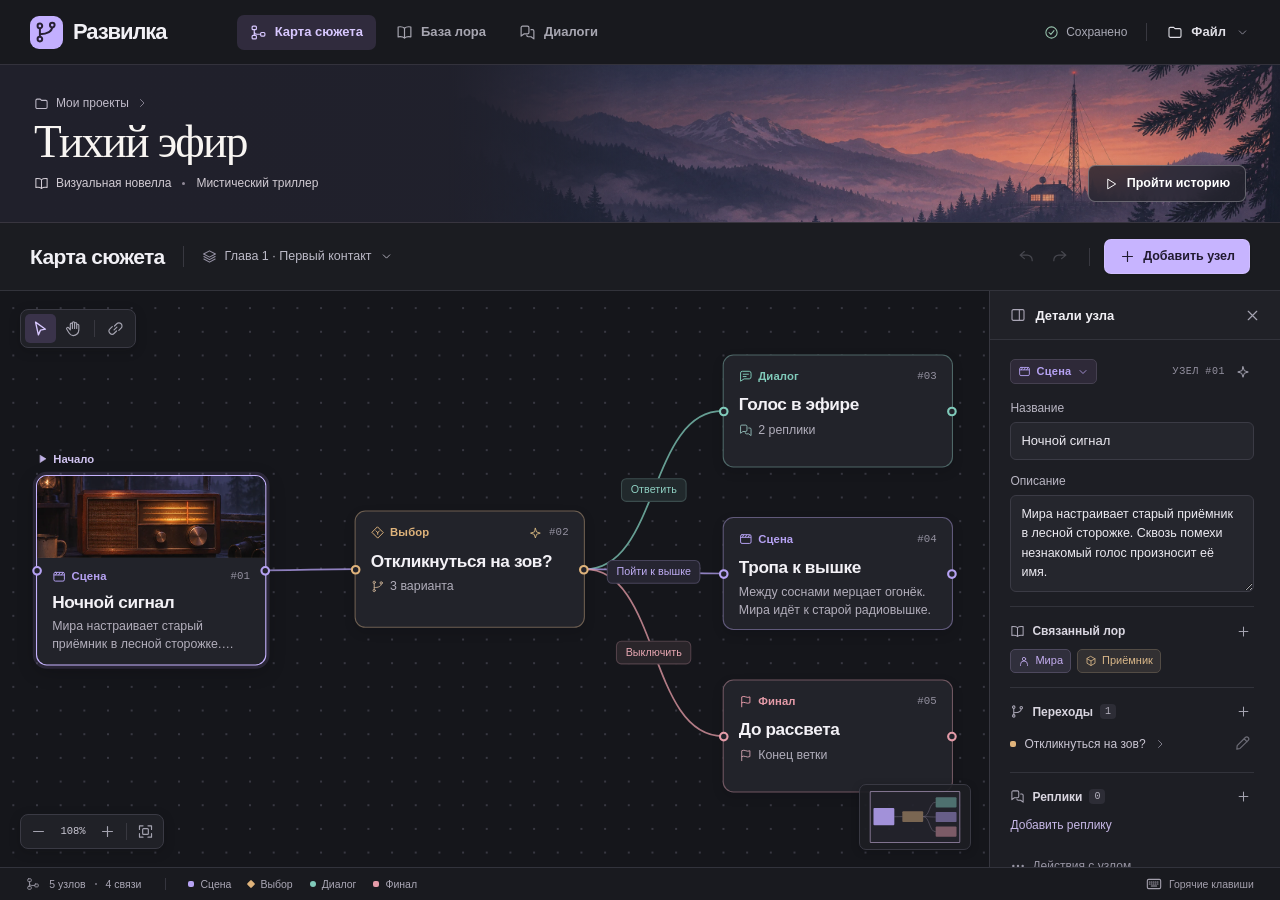
==== Развилка.html @ 1507aa06 "Добавить редактор ветвящихся новелл «Развилка»" ====
<!doctype html>
<html lang="ru">
<head>
  <meta charset="utf-8">
  <meta name="viewport" content="width=device-width, initial-scale=1, viewport-fit=cover">
  <meta name="theme-color" content="#17171d">
  <meta name="description" content="Развилка — рабочее пространство для карты сюжета, лора и диалогов визуальной новеллы.">
  <title>Развилка — карта сюжета</title>
  <link rel="icon" href="[data-uri]" type="image/svg+xml">
  <style>
:root {
  color-scheme: dark;
  --bg:#141519; --panel:#1c1d23; --surface:#222329; --line:#32333b; --line-soft:#2a2b32;
  --text:#f1f0f5; --muted:#a4a3b0; --dim:#858593; --accent:#c7b4ff; --accent-text:#211a30;
  --font:Inter,"Segoe UI Variable Text","Segoe UI",-apple-system,BlinkMacSystemFont,Arial,sans-serif;
  --mono:"SFMono-Regular",Consolas,"Liberation Mono",monospace;
  font-family:var(--font); font-size:14px; color:var(--text); background:var(--bg);
  font-synthesis:none; -webkit-font-smoothing:antialiased;
}
* {box-sizing:border-box}
[hidden] {display:none!important}
html,body {width:100%;height:100%;margin:0;overflow:hidden}
button,input,textarea,select {font:inherit}
button {color:inherit;border:0;background:transparent;cursor:pointer;line-height:1.2}
button:disabled {cursor:default;opacity:.35}
button,a,input,select,textarea,[tabindex] {outline-offset:3px}
:focus-visible {outline:2px solid var(--accent)}
button {touch-action:manipulation}
button:disabled:hover {background:transparent}
button svg,.icon {flex-shrink:0;vertical-align:middle;pointer-events:none}
button {transition:background-color .14s,color .14s,border-color .14s}
::selection {background:#685388;color:white}
::-webkit-scrollbar {width:6px;height:6px}
::-webkit-scrollbar-thumb {border-radius:8px;background:#42414b}
::-webkit-scrollbar-track {background:transparent}
.studio {display:flex;flex-direction:column;height:100vh;height:100dvh;min-height:0}
.topbar {height:65px;flex:0 0 auto;display:flex;align-items:center;gap:clamp(28px,5.5vw,96px);padding:0 clamp(20px,2.35vw,42px);background:#18191e;border-bottom:1px solid #33323c;position:relative;z-index:3}
.brand {padding:0;display:inline-flex;align-items:center;gap:10px;flex-shrink:0;font-size:22px;line-height:1;font-weight:720;letter-spacing:-1.1px}
.brand img {width:33px;height:33px}
.main-nav,.top-tools,.file-button,.nav-item,.project-meta,.project-meta span,.read-button,.projects-link,.work-actions,.history-actions,.view-context,.chapter-switch,.btn,.quiet-button,.text-action,.status-count,.legend,.legend-item,.shortcut-button {display:flex;align-items:center}
.main-nav {gap:7px;align-self:stretch;align-items:center}
.nav-item {gap:8px;font-size:13px;font-weight:550;color:#a7a6b1;border-radius:7px;padding:9px 13px;white-space:nowrap}
.nav-item:hover,.file-button:hover {background:#26262f;color:#f8f6ff}
.nav-item.active {background:#302b3d;color:#d8c8ff}
.top-tools {gap:19px;margin-left:auto}
.tool-divider,.view-divider {width:1px;display:inline-block;background:#383840;flex-shrink:0}
.tool-divider {height:18px}
#save-state {color:#a9a9b5;display:flex;align-items:center;gap:7px;font-size:12px;white-space:nowrap}
#save-state svg {color:#99c5af} #save-state.failed svg {color:#edb081}
.file-button {gap:8px;padding:8px 1px;color:#dfdee5;font-size:13px;font-weight:550}
.file-button>.icon:last-child {margin-left:2px;color:#92919f}
.project-cover {position:relative;isolation:isolate;background:#20212d;height:clamp(135px,17.6vh,186px);flex:0 0 auto;display:flex;align-items:center;justify-content:space-between;padding:0 clamp(22px,2.65vw,48px);overflow:hidden;border-bottom:1px solid #38353f}
.project-cover::before,.project-cover::after {content:"";position:absolute;inset:0;z-index:-1;pointer-events:none}
.project-cover::before {left:auto;width:min(82%,max(65vw,760px));background:url("[data-uri]") right 20%/100% auto no-repeat;mask-image:linear-gradient(90deg,transparent,#000 21%);opacity:.98}
.project-cover::after {background:linear-gradient(90deg,#20202b 0%,#20202bf5 18%,#20202ba1 35%,#20202b14 64%,#1416231c 100%)}
.project-cover.plain::before {background:none}
.project-cover.plain::after {background:radial-gradient(ellipse at 70% 0%,#454054,transparent 66%),linear-gradient(105deg,#232331,#2b2834)}
.cover-inner {min-width:0;margin-bottom:1px}
.projects-link {width:fit-content;gap:7px;color:#c0bbc9;font-size:12px;font-weight:500;padding:0}
.projects-link>span {display:flex}
.projects-link:hover {color:#fff}
.projects-link>span:last-child {color:#9792a3}
.project-cover h1 {margin:8px 0 11px;font-family:"STIX Two Text",Georgia,"Times New Roman",serif;font-size:clamp(38px,3.55vw,56px);font-weight:500;letter-spacing:-1.65px;line-height:1.02;color:#f8f5f2;max-width:70vw;white-space:nowrap;text-overflow:ellipsis;overflow:hidden}
.project-meta {color:#d1cbd3;font-size:12px;gap:11px;font-weight:450}
.project-meta span {gap:7px}
.project-meta i,.status-dot {width:3px;height:3px;border-radius:100%;background:#918a98;flex-shrink:0}
.read-button {gap:9px;align-self:flex-end;margin-bottom:20px;padding:10px 15px;border:1px solid #ffffff4a;border-radius:7px;background:#24232dcc;color:white;backdrop-filter:blur(9px);font-size:12.5px;font-weight:570;box-shadow:0 2px 8px #10101628}
.read-button:hover {background:#34313ee5;border-color:#c8bfce}
.read-button svg {height:14px;width:14px}
.workbench {display:flex;flex-direction:column;flex:1;min-height:0}
.workbar {height:68px;flex:0 0 auto;display:flex;align-items:center;justify-content:space-between;gap:12px;padding:0 clamp(18px,2.35vw,42px);border-bottom:1px solid var(--line);background:#1b1c21}
.view-context {gap:18px;min-width:0}
.view-context h2 {margin:0;white-space:nowrap;font-size:21px;line-height:1.25;letter-spacing:-.66px;font-weight:640}
.view-divider {height:21px}
.chapter-switch {padding:7px 0;gap:8px;color:#bcbac7;font-size:12.5px;font-weight:500;min-width:0}
.chapter-switch>span {white-space:nowrap;overflow:hidden;text-overflow:ellipsis;max-width:34vw}
.chapter-switch>.icon:first-child {color:#9692a5}
.chapter-switch:hover,.text-action:hover,.secondary-link:hover,.quiet-button:hover {color:var(--accent)}
.work-actions {gap:14px}
.history-actions {gap:2px}
.icon-button {display:inline-flex;justify-content:center;align-items:center;width:31px;height:31px;flex:0 0 auto;padding:0;color:var(--muted);border-radius:5px}
.icon-button:not(:disabled):hover {color:var(--text);background:#ffffff0c}
.icon-button:disabled {opacity:.32}
.btn {gap:7px;justify-content:center;min-height:35px;border-radius:7px;padding:8px 14px;font-size:12.5px;font-weight:620;white-space:nowrap}
.btn.primary {color:var(--accent-text);background:var(--accent);border:1px solid #e0d1ff5c;box-shadow:0 1px 2px #1112}
.btn.primary:hover {background:#d7c8ff}
.btn.subtle {border:1px solid #3e3f49;background:#2a2a32;color:#e1dfe8}
.btn.subtle:hover {background:#35353f}
.btn.danger {background:#82464f;color:white}
.workspace {position:relative;flex:1;min-height:0;overflow:hidden}
.map-workspace {display:flex}
.map-pane {position:relative;flex:1;min-width:0;min-height:0;overflow:hidden;background-color:#15161b;background-image:radial-gradient(circle at 1px 1px,#383842 1px,transparent 1.15px);background-size:22px 22px;isolation:isolate;touch-action:none;outline:none;user-select:none}
.map-pane[data-tool=hand],.map-pane[data-tool=hand] .node-card,.map-pane.space-pan,.map-pane.space-pan .node-card {cursor:grab}
.map-pane.dragging,.map-pane.dragging .node-card {cursor:grabbing}
.map-pane[data-tool=link],.map-pane[data-tool=link] .node-card {cursor:crosshair}
.world {position:absolute;left:0;top:0;width:0;height:0;transform-origin:0 0}
.edge-layer {position:absolute;left:0;top:0;width:1px;height:1px;overflow:visible;pointer-events:none}
.node-card {position:absolute;background:#22232a;border:1px solid color-mix(in srgb,var(--node-color) 34%,#34343c);border-radius:10px;box-shadow:0 4px 10px #09090c25;cursor:grab;outline-offset:3px}
.node-card:hover {border-color:color-mix(in srgb,var(--node-color) 70%,#393941)}
.node-card.selected,.node-card.link-source {border-color:var(--accent);box-shadow:0 0 0 3px #bea1ff20,0 5px 18px #08060a3d}
.node-content {padding:13px 14px 11px;min-width:0}
.node-meta,.node-detail,.type-tag,.start-label {display:flex;align-items:center}
.node-meta {justify-content:space-between;gap:7px}
.type-tag {color:var(--node-color);gap:5px;font-size:10px;line-height:1.3;font-weight:650;letter-spacing:.3px;white-space:nowrap}
.node-card .type-tag {font-size:10.5px;letter-spacing:.1px}
.node-number,.inspector-no {color:#93909f;font-family:var(--mono);font-weight:400}
.node-number {font-size:10px;letter-spacing:.1px}
.node-number,.inspector-ident {display:flex;align-items:center;gap:7px}
.important-mark {color:#d8b881;display:inline-flex}
.inspector-ident .icon-button {width:22px;height:22px}
.inspector-ident .icon-button .icon {width:14px;height:14px}
.inspector-ident .icon-button[aria-pressed=true] {color:#e0b578;background:#3b332b}
.moment-check {display:flex;align-items:center;gap:7px;margin:0 0 16px;color:#c8bfcb;font-size:12px}
.moment-check svg {color:#d4ad78}
.moment-check input {margin:0 2px 0 0;width:15px;height:15px;accent-color:var(--accent)}
.node-card h3 {margin:9px 0 5px;font-size:16px;line-height:1.2;font-weight:620;letter-spacing:-.35px;color:#f3f1f6;display:-webkit-box;-webkit-box-orient:vertical;-webkit-line-clamp:2;overflow:hidden;overflow-wrap:anywhere}
.node-detail {gap:5px;margin-top:7px;font-size:11.5px;line-height:1.3;color:#b0adba}
.node-detail .icon {color:color-mix(in srgb,var(--node-color) 55%,#9f9da7)}
.node-summary {font-size:11.5px;line-height:1.45;color:#b2aebb;margin:0;display:-webkit-box;-webkit-line-clamp:2;-webkit-box-orient:vertical;overflow:hidden;overflow-wrap:anywhere}
.node-art {height:76px;background:#34313c url("[data-uri]") center 52%/cover no-repeat;border-radius:9px 9px 0 0;border-bottom:1px solid #ffffff0a}
.illustrated .node-content {padding:11px 14px}
.illustrated h3 {margin:7px 0 4px}
.start-label {position:absolute;left:0;bottom:calc(100% + 10px);color:#d0c3ef;gap:5px;font-size:10.5px;font-weight:550}
.start-label svg {fill:#c2b2e9;stroke-width:1}
.port {display:block;position:absolute;top:50%;padding:0;width:9px;height:9px;border-radius:50%;border:2px solid var(--node-color);background:#23232b;transform:translate(-50%,-50%);z-index:3}
.port::before {content:"";position:absolute;inset:-7px}
.port.in {left:0}.port.out {left:100%}
.port:hover {background:var(--node-color);box-shadow:0 0 0 4px #c6b4fc2b}
.edge-label {position:absolute;transform:translate(-50%,-50%);max-width:110px;padding:4px 8px;color:color-mix(in srgb,var(--node-color) 88%,white);font-size:10px;font-weight:540;letter-spacing:.03px;line-height:1.2;white-space:nowrap;text-overflow:ellipsis;overflow:hidden;background:color-mix(in srgb,var(--node-color) 9%,#18191e);border:1px solid color-mix(in srgb,var(--node-color) 23%,#26262c);border-radius:5px}
.edge-label:hover {border-color:var(--node-color)}
.floating {background:#202127;box-shadow:0 3px 12px #0a0a0d2b;border:1px solid #3a3a44;border-radius:8px}
.canvas-tools,.camera-controls {display:flex;align-items:center;gap:2px;position:absolute;padding:4px}
.canvas-tools {top:18px;left:20px}
.floating .tool-divider {height:17px;margin:0 3px}
.canvas-tools .icon-button {width:31px;height:29px}
.canvas-tools .icon-button.active {color:#d8c8ff;background:#3a334a}
.canvas-tools .icon-button.active svg {stroke-width:1.9}
.camera-controls {bottom:18px;left:20px;padding:3px 4px}
.camera-controls .icon-button {width:27px;height:27px}
.zoom-number {font-family:var(--mono);font-size:10.5px;color:#c9c7d3;min-width:38px;padding:5px 2px}
.show-inspector {position:absolute;right:18px;top:18px;width:35px;height:35px}
.minimap {padding:6px;position:absolute;bottom:17px;right:18px;width:112px;height:66px;border:1px solid #393943;border-radius:7px;background:#1d1e24e8;box-shadow:0 2px 9px #0b0a0e30;cursor:crosshair}
.minimap svg {width:100%;height:100%;display:block;pointer-events:none}
.link-note {position:absolute;top:19px;left:156px;display:flex;align-items:center;gap:7px;border:1px solid #5b506d;border-radius:6px;background:#2d2937;font-size:12px;color:#e4d8ff;padding:6px 8px}
.link-note button {display:flex;padding:2px}
.inspector {width:clamp(282px,22.7vw,355px);flex:0 0 auto;background:#1d1e24;border-left:1px solid #36363f;display:flex;flex-direction:column;min-height:0;z-index:2}
.inspector-head,.section-line,.inspector-id,.section-line h3,.inspector-head>span,.type-edit,.chips,.lore-chip,.jump-node,.transition-row,.secondary-link {display:flex;align-items:center}
.inspector-head {justify-content:space-between;height:49px;flex:0 0 auto;padding:0 15px 0 20px;border-bottom:1px solid var(--line);background:#202127}
.inspector-head>span {gap:9px;font-size:13px;font-weight:620}
.inspector-head>span>.icon {color:#aaa6b6}
.inspector-head .icon-button {width:26px;height:26px}
.inspector-scroll {overflow:auto;flex:1;min-height:0;padding:19px 20px 18px;scrollbar-gutter:stable}
.inspector-id {justify-content:space-between;margin-bottom:17px}
.type-edit {gap:5px;color:#b7a1e9;border:1px solid #454050;border-radius:5px;background:#2e2938;padding:4px 7px}
.type-edit .type-tag {font-size:11px;font-weight:600}
.inspector-no {font-size:10px;letter-spacing:.55px}
.field {display:flex;flex-direction:column;gap:7px;margin:0 0 14px;min-width:0}
.field>span:first-child,.type-field legend {font-size:12px;color:#b9b6c3;font-weight:500}
input:not([type=checkbox]):not([type=radio]),textarea,select {color:#eceaf1;background:#25262d;border:1px solid #3b3b45;border-radius:6px;padding:9px 10px;outline:none;min-width:0;width:100%;font-size:13px;line-height:1.4}
input:not([type=checkbox]):not([type=radio]):focus,textarea:focus,select:focus {border-color:#b19ad9;box-shadow:0 0 0 2px #b6a2f414}
input::placeholder,textarea::placeholder {color:#92909f}
textarea {resize:vertical;min-height:59px}
.inspector textarea {font-size:12.5px;line-height:1.55;padding:9px 10px;min-height:87px;max-height:280px;display:block}
.inspector input {font-weight:500}
.inspector-section {border-top:1px solid var(--line);padding:13px 0 14px}
.section-line {justify-content:space-between;min-height:22px;margin-bottom:7px}
.section-line h3 {margin:0;font-size:12px;gap:7px;color:#d9d6e0;font-weight:590}
.section-line h3>.icon {color:#a9a6b5}
.section-line small {font:10px var(--mono);color:#b4b1be;border-radius:4px;background:#2d2d36;min-width:16px;text-align:center;padding:2px 3px}
.section-line .icon-button {width:22px;height:22px}
.section-line .icon-button svg {width:15px;height:15px}
.chips {gap:6px;flex-wrap:wrap}
.plain-chip {padding:0;max-width:100%}
.lore-chip {display:inline-flex;gap:5px;max-width:100%;font-size:11px;font-weight:520;padding:4px 7px;border:1px solid color-mix(in srgb,var(--kind-color) 24%,#292a30);border-radius:5px;background:color-mix(in srgb,var(--kind-color) 9%,#22232a);color:var(--kind-color);line-height:1.2;overflow-wrap:anywhere}
.kind-person {--kind-color:#c3acef}.kind-location {--kind-color:#8bc4b6}.kind-object {--kind-color:#d8b688}.kind-event {--kind-color:#df9fad}
.plain-chip:hover .lore-chip {border-color:var(--kind-color)}
.jump-node {flex:1;min-width:0;gap:8px;padding:7px 0;text-align:left;font-size:12px;color:#caC6d3}
.jump-node span {overflow:hidden;text-overflow:ellipsis;white-space:nowrap}
.jump-node i {width:6px;height:6px;border-radius:2px;flex-shrink:0}
.jump-node>.icon {color:#92909e}
.transition-row>.icon-button {width:23px;height:25px;opacity:.58}
.transition-row:hover>.icon-button {opacity:1}
.text-action,.secondary-link {gap:6px;padding:3px 0;font-size:12px;color:#c8b9e7}
.secondary-link {margin-top:6px;color:#9794a3}
.inspector-line {display:flex;flex-direction:column;align-items:flex-start;gap:3px;text-align:left;font-size:12px;line-height:1.4;margin:6px 0 10px;padding:0}
.inspector-line b {color:#a6d2c7;font-size:11px}
.inspector-line span {color:#c2becb;display:-webkit-box;-webkit-line-clamp:3;-webkit-box-orient:vertical;overflow:hidden}
.statusbar {display:flex;align-items:center;gap:24px;flex:0 0 auto;height:33px;background:#191a1f;border-top:1px solid #32333c;padding:0 clamp(18px,2.05vw,38px);color:#aaa7b5;font-size:10.5px}
.status-count {gap:7px;white-space:nowrap}
.status-count>.icon {color:#94929e;margin-right:2px}
.status-dot {display:inline-flex;font-size:0;height:2px;width:2px;background:#7b7885;margin:0 2px}
.legend {gap:17px;border-left:1px solid #35353e;padding-left:22px}
.legend-item {gap:6px;white-space:nowrap}
.legend-swatch {width:6px;height:6px;border-radius:2px;background:var(--node-color)}
.swatch-choice {transform:rotate(45deg);border-radius:1px}
.swatch-dialogue {border-radius:50%}
.shortcut-button {gap:7px;margin-left:auto;color:#a39fac;font-size:10.5px;padding:5px 0}
.shortcut-button:hover {color:#dbd6e6}
.popover {position:fixed;z-index:12;min-width:196px;max-width:min(350px,calc(100vw - 16px));max-height:75vh;overflow:auto;padding:5px;border-radius:9px;border:1px solid #484651;background:#27272f;box-shadow:0 10px 32px #07060b5e}
.popover hr {border:0;height:1px;background:#3c3b45;margin:4px}
.menu-item {width:100%;display:flex;align-items:center;gap:10px;padding:9px 10px;border-radius:5px;font-size:12.5px;color:#d8d4e1;text-align:left}
.menu-item>span {flex:1;min-width:0;overflow-wrap:anywhere}
.menu-item .icon {color:#b7afc6}
.menu-item:hover,.menu-item:focus-visible {background:#37333f}
.toast {position:fixed;bottom:47px;left:50%;transform:translate(-50%,8px);z-index:30;border:1px solid #534c61;background:#302b39f5;color:#e8dff8;padding:10px 17px;border-radius:8px;visibility:hidden;opacity:0;transition:transform .16s,opacity .16s;pointer-events:none;font-size:12.5px;max-width:90vw;box-shadow:0 5px 18px #0d091238}
.toast.visible {visibility:visible;opacity:1;transform:translate(-50%,0)}
.empty-map,.empty-collection {text-align:center;display:flex;flex-direction:column;align-items:center;gap:10px}
.empty-map {position:absolute;inset:20% 10% auto;pointer-events:none}
.empty-map .btn {pointer-events:auto;margin-top:6px}
.empty-symbol {display:flex;align-items:center;justify-content:center;width:55px;height:55px;background:#322c3e;border:1px solid #4c415e;border-radius:13px;color:var(--accent)}
.empty-map h3,.empty-collection h3 {font-size:19px;letter-spacing:-.5px;font-weight:600;margin:3px 0 0}
.empty-map p,.empty-collection p {color:var(--muted);font-size:13px;margin:0}
.collection-workspace {overflow:auto;background:#18191e}
.collection {max-width:1490px;margin:auto;padding:25px clamp(22px,2.65vw,48px) 35px}
.collection-toolbar {display:flex;align-items:center;gap:20px;justify-content:space-between;flex-wrap:wrap;margin-bottom:23px}
.search-box {display:flex;align-items:center;gap:8px;padding:0 12px;border:1px solid #3b3a44;background:#212228;border-radius:7px;color:var(--dim);width:280px;max-width:100%}
.search-box input:not([type=checkbox]) {border:0;background:transparent;box-shadow:none;padding:9px 0}
.search-box:focus-within {border-color:var(--accent)}
.filters {display:flex;flex-wrap:wrap;gap:5px}
.filter,.quiet-button {gap:6px;border-radius:5px;color:#bcb7c8;font-size:12px;padding:6px 9px}
.filter.active {background:#352f41;color:#d5c6ef}
.filter:not(.active):hover {background:#25252d}
.lore-grid {display:grid;grid-template-columns:repeat(auto-fit,minmax(min(255px,100%),1fr));gap:17px;align-items:stretch}
.lore-card {display:flex;flex-direction:column;align-items:stretch;max-width:560px;text-align:left;background:#22232a;border:1px solid #3b3a45;border-radius:10px;padding:19px}
.lore-card:hover {border-color:color-mix(in srgb,var(--kind-color) 58%,#45404e);background:#27272e}
.lore-card-top {display:flex;align-items:center;gap:9px;color:var(--kind-color);font-size:11.5px;font-weight:550}
.lore-icon {display:flex;align-items:center;justify-content:center;width:35px;height:35px;border-radius:9px;background:color-mix(in srgb,var(--kind-color) 12%,#22232a)}
.lore-card-top>.icon {margin-left:auto;color:#9993a4}
.lore-card h3 {font-size:20px;margin:19px 0 8px;letter-spacing:-.6px}
.lore-card p {flex:1;font-size:13px;line-height:1.65;color:#c2bdcc;margin:0 0 18px;white-space:pre-line;overflow-wrap:anywhere}
.card-foot {border-top:1px solid #393841;padding-top:12px;display:flex;gap:6px;align-items:center;font-size:11px;color:#a9a4b3}
.dialogue-list {display:grid;grid-template-columns:repeat(auto-fit,minmax(min(375px,100%),1fr));gap:17px;align-items:start}
.dialogue-group {background:#22232a;border:1px solid #3b3a45;border-radius:10px;padding:18px 20px;max-width:850px}
.dialogue-group-top,.dialogue-group-top>div {display:flex;align-items:center;gap:12px}
.dialogue-group-top {justify-content:space-between;border-bottom:1px solid #393841;padding-bottom:13px}
.dialogue-group-top>div {align-items:flex-start;flex-direction:column;gap:6px;min-width:0}
.dialogue-group h3 {font-size:19px;letter-spacing:-.4px;margin:0}
.dialogue-line {width:100%;display:flex;align-items:flex-start;gap:11px;text-align:left;padding:14px 0;border-bottom:1px solid #33333b}
.dialogue-line>.icon {margin-left:auto;color:#92909c}
.speaker-mark {background:#2a3b39;border:1px solid #3d514c;color:#accfc4;font-weight:650;display:flex;align-items:center;justify-content:center;width:28px;height:28px;border-radius:8px;flex-shrink:0}
.line-copy {min-width:0;display:flex;flex-direction:column;gap:4px;font-size:13px;line-height:1.5;overflow-wrap:anywhere;white-space:pre-line}
.line-copy b {color:#a4cfc2;font-size:11.5px}
.dialogue-group>.text-action {margin-top:13px}
.empty-collection {grid-column:1/-1;padding:35px 12px}
.modal {margin:auto;padding:0;background:transparent;border:0;color:var(--text);width:min(458px,calc(100% - 28px));max-width:calc(100vw - 22px);max-height:calc(100dvh - 38px);overflow:auto;border-radius:13px;box-shadow:0 24px 105px #05040890}
.modal::backdrop {background:#0b0b10ac;backdrop-filter:blur(3px)}
.modal-shell {background:#22232a;border:1px solid #44414d;border-radius:13px;overflow:hidden}
.modal-head,.form-footer {display:flex;align-items:center;gap:10px;padding:15px 20px}
.modal-head {justify-content:space-between;border-bottom:1px solid #393840}
.modal-head h2 {font-size:18px;letter-spacing:-.45px;font-weight:640;margin:0}
.modal-body {padding:20px}
.modal-body>.field:last-child {margin-bottom:0}
.modal-body .field {margin-bottom:16px}
.modal-body .field>span:first-child,.type-field legend {font-size:12px}
.modal-body .field input,.modal-body .field select,.modal-body .field textarea {background:#2a2a33;border-color:#44424f}
.modal-body input,.modal-body select {height:38px}
.modal-body textarea {max-height:35vh}
.form-footer {justify-content:flex-end;flex-wrap:wrap;border-top:1px solid #3a3842;background:#24242c}
.form-footer>.icon-button {color:#d1949b}
.footer-spacer {flex:1}
.type-field {border:0;padding:0;margin:0 0 17px;min-width:0}
.type-field legend {padding:0;margin:0 0 7px}
.type-options {display:grid;grid-template-columns:repeat(4,minmax(0,1fr));gap:6px}
.type-option {position:relative;cursor:pointer}
.type-option input {position:absolute;opacity:0;width:1px;height:1px}
.type-option>span {display:flex;flex-direction:column;align-items:center;gap:5px;padding:9px 3px;border-radius:6px;border:1px solid #45424e;background:#292931;color:#b7b1c3;font-size:12px}
.type-option:has(input:checked)>span {color:var(--node-color);background:color-mix(in srgb,var(--node-color) 12%,#27252e);border-color:color-mix(in srgb,var(--node-color) 74%,#393540)}
.type-option:has(input:focus-visible)>span {outline:2px solid var(--accent);outline-offset:2px}
.question-text,.context-copy {margin:0;font-size:14px;line-height:1.55;color:#d6d1de}
.context-copy {margin-bottom:12px;font-size:13px}
.from-node {display:flex;gap:9px;align-items:center;padding:10px 12px;margin-bottom:15px;background:#302b38;color:#ccbedf;border-radius:6px;font-size:12px}
.from-node b {color:#e4dced}
.check-list {display:flex;flex-direction:column;margin-bottom:12px}
.check-list label {display:flex;align-items:center;gap:9px;padding:8px 0;border-bottom:1px solid #36343d}
.modal-body input[type=checkbox] {height:16px;width:16px;accent-color:var(--accent)}
.check-list small {margin-left:auto;color:#a9a4b3;font-size:11px}
.project-list {display:flex;flex-direction:column;gap:8px}
.project-option {border:1px solid #3c3a46;background:#292932;display:flex;align-items:center;gap:12px;border-radius:7px;text-align:left;padding:8px}
.project-option:hover {background:#34313b}
.project-thumb {width:62px;height:45px;flex-shrink:0;display:flex;justify-content:center;align-items:center;color:#c8b6e9;border-radius:5px;background:#3b344b}
.project-thumb.has-art {background:url("[data-uri]") 70% center/cover}
.project-option>span:nth-child(2) {display:flex;flex-direction:column;gap:4px;min-width:0}
.project-option strong {font-size:14px;overflow-wrap:anywhere}
.project-option small {font-size:11px;color:var(--muted)}
.project-option>.icon {margin-left:auto;color:var(--accent)}
.key-list>div {display:flex;align-items:center;justify-content:space-between;gap:12px;padding:7px 0;color:#ccc7d5;font-size:12px}
kbd {font:11px var(--mono);color:#dfd8ed;background:#33313b;border:1px solid #494450;border-radius:4px;padding:3px 6px;white-space:nowrap}
.reader-modal {width:min(510px,calc(100% - 28px))}
.reader-image {height:125px;display:flex;align-items:flex-end;padding:13px 20px;background-color:#393244}
.reader-image.receiver {background:linear-gradient(0deg,#16141b66,transparent 70%),url("[data-uri]") center 48%/cover}
.reader-image.forest {background:linear-gradient(0deg,#16141b66,transparent 70%),url("[data-uri]") center 45%/cover}
.reader-image.abstract {height:64px;background:linear-gradient(110deg,#36303f,#252530)}
.reader-image .type-tag {padding:5px 8px;background:#27252fe8;border-radius:5px;font-size:11px}
.reader-body {padding:19px 22px}
.reader-location {font-size:11px;color:#a6a0b1}
.reader-location span {padding:0 5px}
.reader-body h3 {font:500 30px/1.12 Georgia,"Times New Roman",serif;letter-spacing:-.65px;margin:7px 0 12px}
.reader-description,.reader-lines p {white-space:pre-line;overflow-wrap:anywhere}
.reader-description {font-size:14px;line-height:1.65;color:#ddd7e3;margin:0}
.reader-lines {border-left:2px solid #70998d;background:#2b2d32;padding:10px 14px;margin:13px 0 0}
.reader-lines>div+div {margin-top:9px}
.reader-lines b {font-size:11.5px;color:#a6cabe}
.reader-lines p {margin:2px 0 0;font-size:13px;line-height:1.55}
.reader-choices {margin-top:20px;display:flex;flex-direction:column;gap:7px}
.reader-choices button {text-align:left;display:flex;align-items:center;justify-content:space-between;gap:9px;border:1px solid #514759;background:#332e3c;padding:11px 13px;border-radius:6px;color:#e6daf6;font-size:13px;overflow-wrap:anywhere}
.reader-choices button:hover {background:#41374c;border-color:#786688}
.reader-end {font-size:12px;color:#d9a7af;display:flex;align-items:center;gap:7px}
.reader-controls {display:flex;align-items:center;gap:4px;padding:10px 13px;border-top:1px solid #393741}
.reader-controls>button:last-child {margin-left:auto}
@media(min-width:1600px) {.topbar{height:70px}.workbar{height:74px}.inspector-scroll{padding:22px 25px}.inspector-head{padding:0 23px}}
@media(max-height:760px) and (min-width:701px) {.topbar{height:56px}.project-cover{height:128px}.project-cover h1{font-size:42px;margin:6px 0 8px}.workbar{height:57px}.inspector-scroll{padding-top:14px}.inspector-id{margin-bottom:12px}.inspector-section{padding:9px 0}.inspector-head{height:42px}.field{margin-bottom:11px}.statusbar{height:29px}.canvas-tools{top:13px}.camera-controls{bottom:13px}.minimap{bottom:12px}}
@media(max-width:1100px) {.topbar{gap:28px}.main-nav{gap:3px}.nav-item{padding:8px 10px}.top-tools{gap:13px}.view-context{gap:13px}.inspector{width:268px}.inspector-head{padding-left:16px}.inspector-scroll{padding-left:16px;padding-right:14px}.chapter-name{display:none}}
@media(max-width:999px) {.inspector{position:absolute;right:0;top:0;bottom:0;width:min(320px,92%);box-shadow:-12px 0 35px #1010154f}.project-cover::before{width:100%;background-size:max(90%,710px) auto}.project-cover::after{background:linear-gradient(90deg,#20202bf5 0%,#20202bd9 22%,#20202b2b 62%,transparent)}}
@media(max-width:780px) {.topbar{gap:20px;padding:0 17px}.nav-item{gap:5px;font-size:12px;padding:8px}.nav-item svg{height:15px;width:15px}.top-tools{gap:9px}.top-tools .tool-divider{display:none}#save-state span{display:none}.brand{font-size:20px}.brand img{width:29px;height:29px}.minimap{width:90px;height:54px}.view-context h2{font-size:19px}.legend{gap:10px;padding-left:13px}.statusbar{gap:13px}}
@media(max-width:620px) {
  .topbar{height:83px;padding:0 15px;gap:0;align-items:flex-start}
  .brand{height:45px;gap:7px;font-size:19px}.brand img{width:25px;height:25px}
  .main-nav{position:absolute;left:10px;bottom:5px;gap:5px}.nav-item{padding:6px 10px;font-size:12px}.top-tools{margin-top:8px}
  #save-state span{display:inline;font-size:10px}.file-button{font-size:11px;padding:5px;gap:4px}
  .project-cover{height:111px;padding:0 16px}.project-cover::before{background-size:485px auto;background-position:calc(100% + 55px) 20%}.project-cover::after{background:linear-gradient(90deg,#20202bea 0%,#20202bae 37%,#20202b18 72%)}
  .projects-link{font-size:10px;gap:5px}.project-cover h1{font-size:34px;margin:5px 0 7px;max-width:88vw}.project-meta{font-size:10px;gap:7px}.project-meta .icon{width:12px;height:12px}
  .read-button{margin-bottom:14px;padding:8px 9px;align-self:flex-start;position:absolute;right:14px;top:13px;font-size:0;gap:0}.read-button .icon{width:14px;height:14px}
  .workbar{height:54px;padding:0 12px;gap:6px}.view-context{gap:8px}.view-context h2{font-size:16px;letter-spacing:-.4px}.chapter-switch{font-size:10.5px;gap:2px}.chapter-switch>.icon:first-child,.view-divider{display:none}
  .work-actions{gap:4px}.work-actions>.tool-divider{display:none}.history-actions{gap:0}.history-actions>.icon-button{width:24px;height:26px}.history-actions>.icon-button svg{width:14px;height:14px}
  .btn.add-button{min-height:31px;font-size:11px;gap:3px;padding:6px 8px}.add-button>.icon{width:14px;height:14px}
  .canvas-tools{left:12px;top:12px}.camera-controls{left:12px;bottom:13px}.minimap{right:12px;bottom:13px}.show-inspector{right:12px;top:12px}.link-note{top:51px;left:12px;font-size:11px}
  .node-content,.illustrated .node-content{padding:8px 12px}.node-card h3,.illustrated h3{margin:4px 0;font-size:15px;line-height:1.1;-webkit-line-clamp:1}
  .node-detail{margin-top:4px;font-size:11px}.node-card .node-summary{-webkit-line-clamp:1;font-size:11px}
  .node-card .node-art{height:34px;background-position:center 51%}.node-card .type-tag{font-size:10px}
  .node-card .port.out{left:22px;top:100%}.node-card.top-port .port.in{left:22px;top:0}
  .node-card .start-label{left:auto;right:0;bottom:calc(100% + 6px)}
  .statusbar{height:29px;padding:0 12px;font-size:9.5px;gap:10px}.status-count{gap:5px}.status-count>.icon{display:none}.legend{gap:7px;padding-left:8px}.legend-item{gap:3px}.legend-swatch{height:5px;width:5px}.shortcut-button span{display:none}
  .collection{padding:16px 13px}.collection-toolbar{gap:10px;margin-bottom:16px}.filters{gap:2px}.filter{font-size:11px;padding:5px 7px}.lore-card{padding:16px}.collection .search-box{width:100%}.collection-workspace{overscroll-behavior:contain}
  .editor-section{width:94%}.inspector-head{height:41px}.inspector-scroll{padding:14px 16px}.modal-head,.form-footer{padding:12px 15px}.modal-body{padding:16px}.project-option{padding:7px}
}
@media(max-width:390px) {.history-actions{display:none}.view-context h2{font-size:15px}.legend{gap:5px}.shortcut-button{display:none}}
@media(max-height:510px) {.project-cover{height:75px}.project-cover h1{font-size:28px;margin:3px 0}.projects-link{font-size:10px}.workbar{height:44px}.topbar{height:44px}.read-button{margin-bottom:10px}.minimap{display:none}}
@media(prefers-reduced-motion:reduce) {*,*::before,*::after{transition:none!important;scroll-behavior:auto!important}}

</style>
</head>
<body>
  <div class="studio">
    <header class="topbar">
      <button class="brand" data-action="page" data-page="map" aria-label="Развилка, к карте сюжета"><img src="[data-uri]" alt="" width="32" height="32"><span>Развилка</span></button>
      <nav class="main-nav" aria-label="Разделы проекта" id="main-nav"></nav>
      <div class="top-tools"><span id="save-state" title="Проект сохраняется в этом браузере"></span><span class="tool-divider"></span><button id="file-menu" class="file-button" data-action="file-menu" aria-label="Файл и настройки проекта" aria-haspopup="true"></button></div>
    </header>
    <section id="project-cover" class="project-cover" aria-label="Текущий проект">
      <div class="cover-inner"><button class="projects-link" data-action="projects"><span data-icon="folder"></span>Мои проекты<span data-icon="chevron-right"></span></button><h1 id="project-title"></h1><div id="project-meta" class="project-meta"></div></div>
      <button class="read-button" data-action="play"><span data-icon="play"></span><span>Пройти историю</span></button>
    </section>
    <main class="workbench"><div class="workbar" id="workbar"></div><div id="workspace" class="workspace"></div></main>
    <footer id="statusbar" class="statusbar"></footer>
  </div>
  <div id="menu" class="popover" hidden></div>
  <dialog id="dialog" aria-labelledby="dialog-title"></dialog>
  <div id="toast" class="toast" role="status" aria-live="polite"></div>
  <input type="file" accept="application/json,.json" id="import-file" hidden>
<script>
const iconPaths = {
  map: '<rect x="3" y="3" width="6" height="5" rx="1.4"/><rect x="15" y="12" width="6" height="5" rx="1.4"/><rect x="3" y="16" width="6" height="5" rx="1.4"/><path d="M6 8v8m0-5c0 2 1 3.5 4 3.5h5"/>',
  book: '<path d="M12 6c-2-2-5-2.5-9-1.8v14c4-.7 7-.2 9 1.8 2-2 5-2.5 9-1.8v-14c-4-.7-7-.2-9 1.8Zm0 0v14"/>',
  bubbles: '<path d="M14 12a2 2 0 0 1-2 2H7l-4 3V5a2 2 0 0 1 2-2h7a2 2 0 0 1 2 2z"/><path d="M17 8h2a2 2 0 0 1 2 2v11l-4-3h-4a2 2 0 0 1-2-2"/>',
  cloud: '<path d="M7 17H6a4.4 4.4 0 1 1 0-8.8A6.1 6.1 0 0 1 17.8 7a5 5 0 0 1 1.6 9.3"/><path d="m9 14 2.3 2.3 4.7-5"/>',
  check: '<path d="m5 12 4 4L19 6"/>', 'check-circle':'<circle cx="12" cy="12" r="9"/><path d="m8 12 3 3 5-6"/>',
  folder:'<path d="M3 7a2 2 0 0 1 2-2h5l2 2h7a2 2 0 0 1 2 2v9a2 2 0 0 1-2 2H5a2 2 0 0 1-2-2z"/>',
  'chevron-right':'<path d="m9 5 7 7-7 7"/>','chevron-down':'<path d="m6 9 6 6 6-6"/>',play:'<path d="m7 4 13 8-13 8z"/>',
  scene:'<rect x="3" y="4.5" width="18" height="15" rx="2.5"/><path d="M3.5 9h17m-12-4.2-2.4 4m7.4-4-2.4 4m7.4-4-2.4 4"/>',
  choice:'<path d="m12 2.5 9.5 9.5-9.5 9.5L2.5 12z"/><path d="M12 15v-3m0 0 3-3m-3 3-3-3"/>',
  dialogue:'<path d="M21 13a3 3 0 0 1-3 3H9l-6 4V6a3 3 0 0 1 3-3h12a3 3 0 0 1 3 3z"/><path d="M7.5 8h9m-9 4h5"/>',
  ending:'<path d="M5 21V4c5-3 9 3 14 0v10c-5 3-9-3-14 0"/>',file:'<path d="M5 3h9l5 5v13H5z"/><path d="M14 3v5h5M8.5 12h7m-7 4h5"/>',
  plus:'<path d="M12 5v14M5 12h14"/>',minus:'<path d="M5 12h14"/>', undo:'<path d="m9 5-6 5 6 5m-6-5h10a7 7 0 0 1 7 7v1"/>',redo:'<path d="m15 5 6 5-6 5m6-5H11a7 7 0 0 0-7 7v1"/>',
  pointer:'<path d="m5 3 14 10-7 1.3L9 21z"/>',hand:'<path d="M7.5 13V6a1.5 1.5 0 0 1 3 0v6-8a1.5 1.5 0 0 1 3 0v8-7a1.5 1.5 0 0 1 3 0v7-4.5a1.5 1.5 0 0 1 3 0v6.8a8 8 0 0 1-8 7.7c-2.7 0-4.4-1.4-6-4l-3-5a1.6 1.6 0 0 1 2.7-1.8l2.3 2.8z"/>',
  link:'<path d="m10 14 4-4m-.5 5.5-3.2 3.2a4.3 4.3 0 0 1-6.1-6.1l3.2-3.2m3.2-.9 3.2-3.2a4.3 4.3 0 0 1 6.1 6.1l-3.2 3.2"/>',
  fit:'<path d="M3.5 9V4h5m7 0h5v5m0 6v5h-5m-7 0h-5v-5"/><rect x="8" y="8" width="8" height="8" rx="1.3"/>',
  panel:'<rect x="3" y="4" width="18" height="16" rx="2"/><path d="M14 4v16"/>', sliders:'<path d="M4 6h7m5 0h4M4 12h2m5 0h9M4 18h10m5 0h1"/><circle cx="13.5" cy="6" r="2.2"/><circle cx="8.5" cy="12" r="2.2"/><circle cx="16.5" cy="18" r="2.2"/>',
  x:'<path d="m6 6 12 12M18 6 6 18"/>',more:'<circle cx="5" cy="12" r="1"/><circle cx="12" cy="12" r="1"/><circle cx="19" cy="12" r="1"/>',
  layers:'<path d="m12 3 9.5 5-9.5 5-9.5-5zM3 12l9 5 9-5M3 16l9 5 9-5"/>',
  user:'<circle cx="12" cy="8" r="3.3"/><path d="M5 21v-2a7 7 0 0 1 14 0v2"/>',pin:'<path d="M19 10c0 5-7 11-7 11S5 15 5 10a7 7 0 1 1 14 0z"/><circle cx="12" cy="10" r="2.3"/>',
  box:'<path d="m12 3 8 4.5v9L12 21l-8-4.5v-9zM4 7.5l8 4.5 8-4.5M12 12v9"/>',spark:'<path d="m12 3 2.2 6.8L21 12l-6.8 2.2L12 21l-2.2-6.8L3 12l6.8-2.2z"/>',
  branch:'<circle cx="6" cy="5" r="2"/><circle cx="6" cy="19" r="2"/><circle cx="18" cy="6" r="2"/><path d="M6 7v10m0-3c7 0 12-1.8 12-6"/>',
  arrow:'<path d="M4 12h15m-6-6 6 6-6 6"/>','arrow-left':'<path d="M20 12H5m6-6-6 6 6 6"/>',edit:'<path d="m14.5 5.5 4 4M4 20l4.5-1L20 7.5a2.8 2.8 0 0 0-4-4L4.5 15z"/>',
  trash:'<path d="M3 6h18M9 6V3h6v3M6 6l1 15h10l1-15M10 10v7m4-7v7"/>',download:'<path d="M12 3v12m-5-5 5 5 5-5M4 16v5h16v-5"/>',upload:'<path d="M12 16V4m-5 5 5-5 5 5M4 17v4h16v-4"/>',
  keyboard:'<rect x="2" y="5" width="20" height="14" rx="2"/><path d="M5 9h1m2 0h1m2 0h1m2 0h1m2 0h1M5 12h1m2 0h1m2 0h1m2 0h1m2 0h1M8 15h8"/>',
  search:'<circle cx="10.5" cy="10.5" r="6.5"/><path d="m16 16 5 5"/>', grid:'<rect x="3" y="3" width="7" height="7" rx="1.5"/><rect x="14" y="3" width="7" height="7" rx="1.5"/><rect x="3" y="14" width="7" height="7" rx="1.5"/><rect x="14" y="14" width="7" height="7" rx="1.5"/>',
  tag:'<path d="M3 3h8l10 10-8 8L3 11z"/><circle cx="7.5" cy="7.5" r="1"/>', reset:'<path d="M3 10a9 9 0 1 1 1.8 8M3 4v6h6"/>', home:'<path d="m3 11 9-8 9 8M6 9v12h12V9"/>',
  alert:'<path d="m12 3 10 18H2zM12 9v5m0 3h.01"/>',copy:'<rect x="8" y="8" width="12" height="13" rx="2"/><path d="M16 8V3H3v14h5"/>',dot:'<circle cx="12" cy="12" r="3" fill="currentColor" stroke="none"/>'
};
function icon(name, size = 18) {
  return `<svg class="icon" width="${size}" height="${size}" viewBox="0 0 24 24" fill="none" stroke="currentColor" stroke-width="1.65" stroke-linecap="round" stroke-linejoin="round" aria-hidden="true">${iconPaths[name] || ''}</svg>`;
}

</script>
<script>
const NODE_TYPES = {
  scene: { name: 'Сцена', color: '#b6a2f3', icon: 'scene' },
  choice: { name: 'Выбор', color: '#dfb37b', icon: 'choice' },
  dialogue: { name: 'Диалог', color: '#80caba', icon: 'dialogue' },
  ending: { name: 'Финал', color: '#e49ba8', icon: 'ending' }
};
const LORE_KINDS = {
  person: { name: 'Персонаж', plural: 'Персонажи', icon: 'user' },
  location: { name: 'Локация', plural: 'Локации', icon: 'pin' },
  object: { name: 'Предмет', plural: 'Предметы', icon: 'box' },
  event: { name: 'Событие', plural: 'События', icon: 'spark' }
};
const STORAGE_KEY = 'razvilka.studio.v1';
const uid = () => globalThis.crypto?.randomUUID?.() || 'id-' + Date.now().toString(36) + Math.random().toString(36).slice(2);
const escapeHtml = value => String(value ?? '').replace(/[&<>"']/g, ch => ({'&':'&amp;', '<':'&lt;', '>':'&gt;', '"':'&quot;', "'":'&#39;'}[ch]));
const pad = n => String(n).padStart(2, '0');
function countWords(n, forms) {
  const lastTwo = n % 100, last = n % 10;
  const i = lastTwo >= 11 && lastTwo <= 14 ? 2 : last === 1 ? 0 : last >= 2 && last <= 4 ? 1 : 2;
  return n + ' ' + forms[i];
}
const nodeCount = n => countWords(n, ['узел','узла','узлов']);
const edgeCount = n => countWords(n, ['связь','связи','связей']);
const lineCount = n => countWords(n, ['реплика','реплики','реплик']);
function blankProject(title, genre = '') {
  return { id: uid(), title, genre, artwork: false, chapters: [{ id: uid(), title: 'Начало', start: null }], nodes: [], edges: [], lore: [] };
}
function seedProject() {
  const chapter = 'prologue';
  const base = { chapter, art: '', lore: [], lines: [] };
  return validateProject({
    id: 'quiet-air', title: 'Тихий эфир', genre: 'Мистический триллер', artwork: true,
    chapters: [{ id: chapter, title: 'Первый контакт', start: 'signal' }],
    nodes: [
      { ...base, id:'signal', no:1, type:'scene', title:'Ночной сигнал', x:0, y:112, art:'radio', lore:['mira','receiver'], description:'Мира настраивает старый приёмник в лесной сторожке. Сквозь помехи незнакомый голос произносит её имя.' },
      { ...base, id:'response', no:2, type:'choice', important:true, title:'Откликнуться на зов?', x:296, y:145, description:'Мира держит руку над переключателем. Ещё можно выйти на улицу или просто выключить радио.' },
      { ...base, id:'voice', no:3, type:'dialogue', title:'Голос в эфире', x:638, y:0, lore:['mira','receiver'], description:'Собеседник знает слишком много.', lines:[{id:'first-line',speaker:'Голос',text:'Мира, ты всё ещё видишь свет на вышке?'},{id:'second-line',speaker:'Мира',text:'Кто вы? Откуда вы знаете моё имя?'}] },
      { ...base, id:'tower', no:4, type:'scene', title:'Тропа к вышке', x:638, y:151, description:'Между соснами мерцает огонёк. Мира идёт к старой радиовышке.', lore:['tower-lore','mira'] },
      { ...base, id:'dawn', no:5, type:'ending', title:'До рассвета', x:638, y:302, description:'Приёмник умолкает. До самого утра в сторожке слышен только ветер.', lore:['receiver'] }
    ],
    edges:[{id:'e-signal',from:'signal',to:'response',label:''},{id:'e-voice',from:'response',to:'voice',label:'Ответить'},{id:'e-tower',from:'response',to:'tower',label:'Пойти к вышке'},{id:'e-dawn',from:'response',to:'dawn',label:'Выключить'}],
    lore:[
      {id:'mira',kind:'person',title:'Мира',description:'Звукорежиссёр. Приехала разобрать вещи деда и узнала в ночном эфире интонации давно забытого голоса.'},
      {id:'receiver',kind:'object',title:'Приёмник',description:'Старый коротковолновый приёмник в деревянном корпусе. На шкале частот карандашом отмечено одно деление.'},
      {id:'tower-lore',kind:'location',title:'Радиовышка',description:'Ретранслятор за лесной просекой. Электричество отключили много лет назад, но по ночам на вершине вспыхивает свет.'}
    ]
  });
}
function validateProject(input) {
  if (!input || typeof input.title !== 'string' || !Array.isArray(input.chapters) || !input.chapters.length
      || !Array.isArray(input.nodes) || !Array.isArray(input.edges) || !Array.isArray(input.lore)) throw new Error('Нужен файл проекта Развилки.');
  const unique = list => {
    if (list.some(item => !item || typeof item.id !== 'string' || !item.id) || new Set(list.map(item => item.id)).size !== list.length) throw new Error('В файле повреждены идентификаторы записей.');
  };
  [input.chapters, input.nodes, input.edges, input.lore].forEach(unique);
  const string = value => typeof value === 'string' ? value : '';
  const safe = {
    id: string(input.id) || uid(), title: input.title.trim() || 'Без названия', genre: string(input.genre), artwork: input.artwork === true,
    chapters: input.chapters.map(c => ({ id:c.id, title:string(c.title) || 'Глава', start:string(c.start) || null })),
    lore: input.lore.map(l => ({ id:l.id, kind:Object.hasOwn(LORE_KINDS,l.kind) ? l.kind : 'event', title:string(l.title) || 'Запись', description:string(l.description) }))
  };
  const chapterIds = new Set(safe.chapters.map(c => c.id)), loreIds = new Set(safe.lore.map(l => l.id));
  safe.nodes = input.nodes.map((n,i) => {
    if (!chapterIds.has(n.chapter) || !Object.hasOwn(NODE_TYPES,n.type) || !Number.isFinite(n.x) || !Number.isFinite(n.y)) throw new Error('В файле есть повреждённый узел.');
    const lines = Array.isArray(n.lines) ? n.lines : [];
    unique(lines);
    return { id:n.id, no:Number.isSafeInteger(n.no) && n.no > 0 ? n.no : i+1, chapter:n.chapter, type:n.type,
      title:string(n.title) || 'Без названия', description:string(n.description), x:n.x, y:n.y, art:n.art === 'radio' ? 'radio' : '',
      important:n.important === true,
      mobile:Number.isFinite(n.mobile?.x) && Number.isFinite(n.mobile?.y) ? {x:n.mobile.x,y:n.mobile.y} : null,
      lore:Array.isArray(n.lore) ? [...new Set(n.lore.filter(id => loreIds.has(id)))] : [],
      lines:lines.map(l => ({ id:l.id, speaker:string(l.speaker), text:string(l.text) })) };
  });
  const nodeIds = new Set(safe.nodes.map(n => n.id));
  safe.edges = input.edges.map(e => {
    if (!nodeIds.has(e.from) || !nodeIds.has(e.to)) throw new Error('В файле есть связь с отсутствующим узлом.');
    return { id:e.id, from:e.from, to:e.to, label:string(e.label) };
  });
  safe.chapters.forEach(c => { if (!safe.nodes.some(n => n.id === c.start && n.chapter === c.id)) c.start = safe.nodes.find(n => n.chapter === c.id)?.id || null; });
  return safe;
}
function readStudio() {
  try {
    const raw = localStorage.getItem(STORAGE_KEY);
    if (raw) {
      const data = JSON.parse(raw);
      const projects = data.projects.map(validateProject);
      if (projects.length) return { version:1, projects, active:projects.some(p => p.id === data.active) ? data.active : projects[0].id };
    }
  } catch { /* A locally disabled storage area still permits in-memory editing and export. */ }
  return { version:1, projects:[seedProject()], active:'quiet-air' };
}
let studio = readStudio();
const project = () => studio.projects.find(p => p.id === studio.active);
const nodeById = id => project().nodes.find(n => n.id === id);
const chapterById = id => project().chapters.find(c => c.id === id);
const ui = {
  page:'map', chapter:project().chapters[0].id, selected:project().chapters[0].start,
  inspector:window.innerWidth >= 1000, tool:'pointer', source:null, search:'', kind:'all'
};
const camera = { x:0, y:0, scale:1 };
let past = [], future = [], storageOK = true;
function persist() {
  try { localStorage.setItem(STORAGE_KEY,JSON.stringify(studio)); storageOK = true; }
  catch { storageOK = false; }
  const flag = document.getElementById('save-state');
  if (flag) {
    flag.innerHTML = (storageOK ? icon('check-circle',15) : icon('alert',15)) + '<span>' + (storageOK ? 'Сохранено' : 'Только в памяти') + '</span>';
    flag.classList.toggle('failed',!storageOK);
    flag.title = storageOK ? 'Изменения сохранены в этом браузере' : 'Хранилище недоступно. Скачайте проект в меню «Файл».';
  }
}
function remember(snapshot = JSON.stringify(project())) {
  past.push(snapshot);
  if (past.length > 60) past.shift();
  future = [];
  refreshHistoryButtons();
}
function changeProject(edit) {
  remember();
  edit(project());
  persist();
}
function refreshHistoryButtons() {
  document.querySelectorAll('[data-action="undo"]').forEach(b => { b.disabled = !past.length; });
  document.querySelectorAll('[data-action="redo"]').forEach(b => { b.disabled = !future.length; });
}
const chapterNodes = () => project().nodes.filter(n => n.chapter === ui.chapter);
const chapterEdges = () => {
  const ids = new Set(chapterNodes().map(n => n.id));
  return project().edges.filter(e => ids.has(e.from) && ids.has(e.to));
};

</script>
<script>
const NODE_W = 214;
const NODE_H = { scene:105, choice:109, dialogue:105, ending:105 };
const narrowMap = window.matchMedia('(max-width:620px)');
const desktopShape = n => ({w:NODE_W,h:n.art === 'radio' ? 177 : NODE_H[n.type]});
const shape = n => narrowMap.matches ? {w:220,h:n.art==='radio'?104:76} : desktopShape(n);
const narrowPositions = new Map(), topPorts = new Set();
const pointFor = n => narrowMap.matches ? n.mobile || narrowPositions.get(n.id) || n : n;
function prepareNarrowMap(nodes) {
  narrowPositions.clear(); topPorts.clear();
  if(!narrowMap.matches || !nodes.length)return;
  const edges=chapterEdges(), bySource=new Map(), local=new Map(nodes.map(n=>[n.id,n]));
  for(const edge of edges){if(!bySource.has(edge.from))bySource.set(edge.from,[]);bySource.get(edge.from).push(edge.to);}
  const start=chapterById(ui.chapter).start;
  const stack=[...nodes.map(n=>({id:n.id,depth:0,top:true})).reverse(),{id:start,depth:0,top:true}];
  let y=0;
  while(stack.length){
    const {id,depth,top}=stack.pop(), n=local.get(id);
    if(!n||narrowPositions.has(id))continue;
    narrowPositions.set(id,{x:depth*48,y});
    if(top)topPorts.add(id);
    y+=shape(n).h+33;
    const children=bySource.get(id)||[], fork=children.length>1;
    for(let i=children.length-1;i>=0;i--)stack.push({id:children[i],depth:Math.min(2,depth+Number(fork)),top:!fork});
  }
}
const typedStyle = n => `--node-color:${NODE_TYPES[n.type].color}`;
const idAttr = value => escapeHtml(value);
const mapPane = () => document.getElementById('map-pane');
const stage = () => document.getElementById('world');
const boxFor = n => document.getElementById('card-' + n.id);
let dragging = null, mapResize = null, lastPaneSize = null, spaceDown = false;
function iconButton(action, glyph, label, extra = '') {
  return `<button type="button" class="icon-button" data-action="${action}" title="${escapeHtml(label)}" aria-label="${escapeHtml(label)}" ${extra}>${icon(glyph,17)}</button>`;
}
function typeTag(type) {
  const info = NODE_TYPES[type];
  return `<span class="type-tag" style="--node-color:${info.color}">${icon(info.icon,13)}${info.name}</span>`;
}
function graphBounds(nodes = chapterNodes()) {
  if (!nodes.length) return { x:0, y:0, w:500, h:320 };
  const x = Math.min(...nodes.map(n => pointFor(n).x)), y = Math.min(...nodes.map(n => pointFor(n).y));
  return { x,y,w:Math.max(...nodes.map(n => pointFor(n).x + shape(n).w)) - x,h:Math.max(...nodes.map(n => pointFor(n).y + shape(n).h)) - y };
}
function fitGraph(initial = false) {
  const pane = mapPane(); if (!pane) return;
  const b = graphBounds(), w = pane.clientWidth, h = pane.clientHeight;
  const top = narrowMap.matches ? 60 : 39, bottom = narrowMap.matches ? 43 : 50, side = w > 660 ? 36 : 18;
  camera.scale = Math.max(.2,Math.min(initial ? 1.08 : 1.22,(w-side*2)/b.w,(h-top-bottom)/b.h));
  if(initial && narrowMap.matches)camera.scale=Math.max(.88,camera.scale);
  camera.x = (w - b.w * camera.scale)/2 - b.x*camera.scale;
  camera.y = top + Math.max(0,(h-top-bottom-b.h*camera.scale)/2) - b.y*camera.scale;
  applyCamera();
}
function applyCamera() {
  const world = stage(), pane = mapPane(); if (!world || !pane) return;
  world.style.transform = `translate(${camera.x}px,${camera.y}px) scale(${camera.scale})`;
  pane.style.backgroundPosition = `${camera.x}px ${camera.y}px`;
  const dotSpace = 22 * camera.scale;
  pane.style.backgroundSize = `${dotSpace}px ${dotSpace}px`;
  const zoom = document.getElementById('zoom-value');
  if (zoom) zoom.textContent = Math.round(camera.scale * 100) + '%';
  drawMinimap();
}
function zoomBy(factor, point) {
  const pane = mapPane(); if (!pane) return;
  const pivot = point || { x:pane.clientWidth/2, y:pane.clientHeight/2 };
  const next = Math.max(.17,Math.min(2.3,camera.scale*factor));
  camera.x = pivot.x - (pivot.x-camera.x)*next/camera.scale;
  camera.y = pivot.y - (pivot.y-camera.y)*next/camera.scale;
  camera.scale = next; applyCamera();
}
function revealNode(n) {
  const pane = mapPane(); if (!pane) return;
  const b = shape(n), pos=pointFor(n), x = pos.x*camera.scale+camera.x, y = pos.y*camera.scale+camera.y;
  if (x < 10 || y < 10 || x+b.w*camera.scale > pane.clientWidth-10 || y+b.h*camera.scale > pane.clientHeight-25) {
    camera.x = pane.clientWidth/2 - (pos.x+b.w/2)*camera.scale;
    camera.y = pane.clientHeight/2 - (pos.y+b.h/2)*camera.scale;
    applyCamera();
  }
}
function cardMarkup(n) {
  const selected = n.id === ui.selected, b = shape(n), pos=pointFor(n);
  const outputs = project().edges.filter(e => e.from === n.id).length;
  const footer = n.type === 'choice' ? icon('branch',13) + countWords(outputs,['вариант','варианта','вариантов'])
    : n.type === 'dialogue' && n.lines.length ? icon('bubbles',13) + lineCount(n.lines.length)
    : n.type === 'ending' ? icon('ending',13) + 'Конец ветки' : '';
  const start = chapterById(ui.chapter)?.start === n.id;
  return `<article id="card-${idAttr(n.id)}" class="node-card node-${n.type}${selected ? ' selected' : ''}${n.art ? ' illustrated' : ''}${topPorts.has(n.id)?' top-port':''}" style="left:${pos.x}px;top:${pos.y}px;width:${b.w}px;height:${b.h}px;${typedStyle(n)}" data-node="${idAttr(n.id)}" role="button" tabindex="0" aria-label="${escapeHtml(NODE_TYPES[n.type].name+' '+n.title)}" aria-pressed="${selected}">
    ${start ? '<div class="start-label">'+icon('play',10)+'Начало</div>' : ''}
    ${n.art === 'radio' ? '<div class="node-art" role="img" aria-label="Старый приёмник в лесной сторожке"></div>' : ''}
    <div class="node-content"><div class="node-meta">${typeTag(n.type)}<span class="node-number">${n.important?'<span class="important-mark" title="Ключевой момент" aria-label="Ключевой момент">'+icon('spark',12)+'</span>':''}#${pad(n.no)}</span></div>
    <h3>${escapeHtml(n.title || 'Без названия')}</h3>
    ${footer ? '<div class="node-detail">'+footer+'</div>' : '<p class="node-summary">'+escapeHtml(n.description)+'</p>'}</div>
    <button class="port in" data-action="port-in" data-id="${idAttr(n.id)}" tabindex="-1" aria-label="Вход узла"></button>
    <button class="port out" data-action="port-out" data-id="${idAttr(n.id)}" tabindex="-1" title="Создать переход" aria-label="Создать переход"></button>
  </article>`;
}
function renderMap() {
  const nodes = chapterNodes();
  prepareNarrowMap(nodes);
  document.getElementById('workspace').innerHTML = `<section class="map-pane" id="map-pane" aria-label="Интерактивная карта сюжета" tabindex="0">
    <div id="world" class="world"><svg id="edges" class="edge-layer" aria-hidden="true"></svg><div id="edge-labels"></div><div id="nodes">${nodes.map(cardMarkup).join('')}</div></div>
    <div class="canvas-tools floating" role="toolbar" aria-label="Инструменты карты">
      ${iconButton('tool','pointer','Выделение (V)','data-tool="pointer"') }
      ${iconButton('tool','hand','Перемещение карты (H)','data-tool="hand"')}
      <span class="tool-divider"></span>${iconButton('tool','link','Связать узлы (C)','data-tool="link"')}
    </div>
    <div id="link-note" class="link-note" hidden></div>
    <button id="show-inspector" class="show-inspector floating icon-button" data-action="show-inspector" title="Открыть детали узла" aria-label="Открыть детали узла">${icon('panel')}</button>
    ${!nodes.length ? '<div class="empty-map"><div class="empty-symbol">'+icon('map',30)+'</div><h3>С чего начнётся история?</h3><p>Добавьте первую сцену этой главы.</p><button class="btn primary" data-action="add-node">'+icon('plus',16)+'Добавить узел</button></div>' : ''}
    <div class="camera-controls floating">${iconButton('zoom-out','minus','Уменьшить масштаб')}<button id="zoom-value" class="zoom-number" data-action="actual-size" title="Масштаб 100%">100%</button>${iconButton('zoom-in','plus','Увеличить масштаб')}<span class="tool-divider"></span>${iconButton('fit','fit','Показать всю карту (F)')}</div>
    ${nodes.length ? '<button id="minimap" class="minimap" data-action="minimap" title="Перейти в эту область карты" aria-label="Мини-карта. Перейти в эту область"><svg id="mini-svg" aria-hidden="true"></svg></button>' : ''}
    </section><aside id="inspector" class="inspector" aria-label="Детали узла"></aside>`;
  drawEdges(); renderInspector(); syncMapTools(); applyCamera();
  const pane = mapPane();
  pane.addEventListener('pointerdown',beginMapDrag);
  pane.addEventListener('pointermove',moveMapDrag);
  pane.addEventListener('pointerup',endMapDrag);
  pane.addEventListener('pointercancel',cancelMapDrag);
  pane.addEventListener('wheel',wheelMap,{passive:false});
  pane.addEventListener('dblclick',e => { if (e.target === pane && ui.tool === 'pointer') { const r=pane.getBoundingClientRect(); openNodeForm(null,{x:(e.clientX-r.left-camera.x)/camera.scale,y:(e.clientY-r.top-camera.y)/camera.scale}); } });
  mapResize?.disconnect();
  lastPaneSize = {pane,w:pane.clientWidth,h:pane.clientHeight};
  mapResize = new ResizeObserver(() => {
    if (!pane.isConnected || !lastPaneSize || !pane.clientWidth) return;
    const w=pane.clientWidth, h=pane.clientHeight;
    camera.x+=(w-lastPaneSize.w)/2; camera.y+=(h-lastPaneSize.h)/2;
    lastPaneSize={pane,w,h}; applyCamera();
  });
  mapResize.observe(pane);
}
function wire(n1,n2) {
  const a=shape(n1), b=shape(n2);
  if(narrowMap.matches) {
    const from=pointFor(n1),to=pointFor(n2),x=from.x+22,y=from.y+a.h;
    if(topPorts.has(n2.id)){
      const tx=to.x+22,ty=to.y,mid=(y+ty)/2;
      return {d:`M ${x} ${y} C ${x} ${mid}, ${tx} ${mid}, ${tx} ${ty}`,labelX:(x+tx)/2+45,labelY:mid};
    }
    const tx=to.x,ty=to.y+b.h/2,turn=ty>=y?8:-8,side=tx>=x?8:-8;
    return {d:`M ${x} ${y} V ${ty-turn} Q ${x} ${ty} ${x+side} ${ty} H ${tx}`,labelX:tx+48,labelY:to.y-12};
  }
  const x1=n1.x+a.w, y1=n1.y+a.h/2, x2=n2.x, y2=n2.y+b.h/2;
  if (x2-x1 < 30) {
    const lift=Math.min(n1.y,n2.y)-32;
    return { d:`M ${x1} ${y1} C ${x1+40} ${y1}, ${x1+40} ${lift}, ${x1} ${lift} H ${x2} C ${x2-40} ${lift}, ${x2-40} ${y2}, ${x2} ${y2}`, labelX:(x1+x2)/2, labelY:lift };
  }
  const dx=x2-x1, bend=dx*.54;
  return { d:`M ${x1} ${y1} C ${x1+bend} ${y1}, ${x2-bend} ${y2}, ${x2} ${y2}`, labelX:(x1+x2)/2, labelY:(y1+y2)/2 };
}
function drawEdges() {
  const layer=document.getElementById('edges'), labelLayer=document.getElementById('edge-labels'); if (!layer) return;
  const paths=[], labels=[];
  for (const e of chapterEdges()) {
    const a=nodeById(e.from), b=nodeById(e.to), g=wire(a,b);
    const color=a.type==='choice' ? NODE_TYPES[b.type].color : NODE_TYPES[a.type].color;
    paths.push(`<path d="${g.d}" stroke="${color}" stroke-width="1.6" fill="none" opacity=".76"/>`);
    if (e.label) labels.push(`<button class="edge-label" style="left:${g.labelX}px;top:${g.labelY}px;--node-color:${color}" data-action="edit-edge" data-id="${idAttr(e.id)}" title="Изменить переход">${escapeHtml(e.label)}</button>`);
  }
  layer.innerHTML=paths.join(''); labelLayer.innerHTML=labels.join('');
}
let miniView=null;
function drawMinimap() {
  const svg=document.getElementById('mini-svg'), pane=mapPane(); if (!svg||!pane) return;
  const b=graphBounds(), padX=b.w*.09, padY=b.h*.15;
  const box={x:b.x-padX,y:b.y-padY,w:b.w+2*padX,h:b.h+2*padY};
  const ratio=svg.clientWidth/(svg.clientHeight||1);
  if (box.w/box.h > ratio) { const h=box.w/ratio; box.y-=(h-box.h)/2; box.h=h; }
  else { const w=box.h*ratio; box.x-=(w-box.w)/2; box.w=w; }
  svg.setAttribute('viewBox',[box.x,box.y,box.w,box.h].join(' ')); miniView=box;
  const wires=chapterEdges().map(e=>`<path d="${wire(nodeById(e.from),nodeById(e.to)).d}" stroke="#666170" stroke-width="6" fill="none"/>`);
  const shapes=chapterNodes().map(n=>`<rect x="${pointFor(n).x}" y="${pointFor(n).y}" width="${shape(n).w}" height="${shape(n).h}" rx="10" fill="${NODE_TYPES[n.type].color}" opacity="${n.id===ui.selected ? '.87' : '.47'}"/>`);
  const x=Math.max(box.x+4,-camera.x/camera.scale), y=Math.max(box.y+4,-camera.y/camera.scale);
  const r=Math.min(box.x+box.w-4,(pane.clientWidth-camera.x)/camera.scale), bot=Math.min(box.y+box.h-4,(pane.clientHeight-camera.y)/camera.scale);
  const viewport=r>x&&bot>y ? `<rect x="${x}" y="${y}" width="${r-x}" height="${bot-y}" rx="12" fill="#b7a4e9" fill-opacity=".035" stroke="#81748f" stroke-width="1" vector-effect="non-scaling-stroke"/>` : '';
  svg.innerHTML=wires.join('')+shapes.join('')+viewport;
}
function navigateMinimap(e) {
  const pane=mapPane(), svg=document.getElementById('mini-svg'); if (!pane||!svg||!miniView) return;
  const rect=svg.getBoundingClientRect();
  if (!e.detail || !rect.width) { fitGraph(); return; }
  const x=miniView.x+(e.clientX-rect.left)/rect.width*miniView.w, y=miniView.y+(e.clientY-rect.top)/rect.height*miniView.h;
  camera.x=pane.clientWidth/2-x*camera.scale; camera.y=pane.clientHeight/2-y*camera.scale; applyCamera();
}
function syncMapTools() {
  const pane=mapPane(); if (!pane) return;
  pane.dataset.tool=ui.tool;
  pane.querySelectorAll('[data-tool]').forEach(b => {b.classList.toggle('active',b.dataset.tool===ui.tool); b.setAttribute('aria-pressed',String(b.dataset.tool===ui.tool));});
  const note=document.getElementById('link-note'); note.hidden=ui.tool!=='link';
  note.innerHTML=(ui.source ? 'Выберите узел назначения' : 'Выберите исходный узел')+'<button data-action="cancel-link" aria-label="Отменить">'+icon('x',13)+'</button>';
  pane.querySelectorAll('.node-card').forEach(el=>el.classList.toggle('link-source',el.dataset.node===ui.source));
}
function setMapTool(tool,source=null) { ui.tool=tool; ui.source=source; syncMapTools(); }
function chooseMapNode(id) {
  if (ui.tool==='link') {
    if (!ui.source) { setMapTool('link',id); return; }
    if (ui.source===id) { toast('Выберите другой узел для перехода'); return; }
    const source=ui.source; setMapTool('pointer'); openEdgeForm(source,id); return;
  }
  selectNode(id);
}
function selectNode(id,reveal=false) {
  const n=nodeById(id); if (!n) return;
  const switched=ui.page!=='map'||ui.chapter!==n.chapter;
  ui.page='map'; ui.chapter=n.chapter; ui.selected=id; ui.inspector=true;
  if (switched) { renderAll(true); } else {
    mapPane()?.querySelectorAll('.node-card').forEach(el=>{const active=el.dataset.node===id; el.classList.toggle('selected',active); el.setAttribute('aria-pressed',String(active));});
    renderInspector(); drawMinimap();
  }
  if (reveal) requestAnimationFrame(()=>revealNode(n));
}
function beginMapDrag(e) {
  if (dragging || e.button>1 || e.target.closest('button,.empty-map') || e.isPrimary===false) return;
  const card=e.target.closest('[data-node]'), hand=ui.tool==='hand'||e.button===1||spaceDown;
  if (card && ui.tool==='link' && !hand) { chooseMapNode(card.dataset.node); return; }
  const n=card&&!hand ? nodeById(card.dataset.node) : null;
  const pos=n?pointFor(n):null;
  dragging={id:e.pointerId,sx:e.clientX,sy:e.clientY,cx:camera.x,cy:camera.y,n,nx:pos?.x,ny:pos?.y,oldMobile:n?.mobile,moved:false,snapshot:null};
  e.currentTarget.setPointerCapture(e.pointerId);
  e.preventDefault();
}
function moveMapDrag(e) {
  const d=dragging; if (!d||d.id!==e.pointerId) return;
  const dx=e.clientX-d.sx,dy=e.clientY-d.sy;
  if (!d.moved && Math.hypot(dx,dy)<4) return;
  if (!d.moved && d.n) d.snapshot=JSON.stringify(project());
  d.moved=true; mapPane().classList.add('dragging');
  if (!d.n) {camera.x=d.cx+dx; camera.y=d.cy+dy; applyCamera();return;}
  const pos={x:Math.round(d.nx+dx/camera.scale),y:Math.round(d.ny+dy/camera.scale)};
  if(narrowMap.matches)d.n.mobile=pos;else Object.assign(d.n,pos);
  const card=boxFor(d.n); card.style.left=pos.x+'px'; card.style.top=pos.y+'px'; drawEdges(); drawMinimap();
}
function endMapDrag(e) {
  const d=dragging; if (!d||d.id!==e.pointerId) return;
  dragging=null; mapPane()?.classList.remove('dragging');
  if (d.n && d.moved) { remember(d.snapshot); persist(); }
  if (d.n && !d.moved) chooseMapNode(d.n.id);
}
function cancelMapDrag(e) {
  const d=dragging; if (!d||d.id!==e.pointerId) return;
  if (d.n && d.moved) { if(narrowMap.matches)d.n.mobile=d.oldMobile;else Object.assign(d.n,{x:d.nx,y:d.ny}); const el=boxFor(d.n); el.style.left=d.nx+'px'; el.style.top=d.ny+'px'; drawEdges(); drawMinimap(); }
  dragging=null; mapPane()?.classList.remove('dragging');
}
function wheelMap(e) {
  if (e.target.closest('.floating,.minimap')) return;
  e.preventDefault();
  const r=mapPane().getBoundingClientRect();
  if (e.ctrlKey || e.metaKey || (!e.shiftKey && e.deltaX===0 && (e.deltaMode!==0 || Math.abs(e.deltaY)>=45))) {
    zoomBy(Math.exp(-Math.max(-200,Math.min(200,e.deltaY))*.0025),{x:e.clientX-r.left,y:e.clientY-r.top});
  } else {camera.x-=e.shiftKey ? e.deltaY : e.deltaX; camera.y-=e.shiftKey ? 0 : e.deltaY; applyCamera();}
}
function freeSpot(source,point) {
  const nodes=chapterNodes(), base=point || (source ? {x:source.x+NODE_W+115, y:source.y} : {x:0,y:0});
  let y=base.y;
  while (nodes.some(n=>base.x<n.x+desktopShape(n).w+24&&base.x+NODE_W+24>n.x&&y<n.y+desktopShape(n).h+26&&y+130>n.y)) y+=142;
  return { x:Math.round(base.x),y:Math.round(y) };
}

</script>
<script>
const byId = id => document.getElementById(id);
const esc = escapeHtml;
const views = {map:['Карта сюжета','map'], lore:['База лора','book'], dialogues:['Диалоги','bubbles']};
let timer, confirmCallback, playSession=null, modalContext={}, fieldSnapshot=null;
const dialog=byId('dialog'), menu=byId('menu');
function toast(message) {
  clearTimeout(timer); byId('toast').textContent=message; byId('toast').classList.add('visible');
  timer=setTimeout(()=>byId('toast').classList.remove('visible'),2900);
}
function dismissMenu() { menu.hidden=true; menu.innerHTML=''; }
function showMenu(anchor, markup) {
  if (!menu.hidden && menu.dataset.for===anchor.dataset.action) { dismissMenu(); return; }
  menu.innerHTML=markup; menu.hidden=false; menu.dataset.for=anchor.dataset.action;
  const rect=anchor.getBoundingClientRect();
  menu.style.left=Math.max(8,Math.min(rect.left,innerWidth-menu.offsetWidth-8))+'px';
  menu.style.top=(rect.bottom+menu.offsetHeight+8<innerHeight ? rect.bottom+6 : Math.max(8,rect.top-menu.offsetHeight-6))+'px';
  menu.querySelector('button:not(:disabled)')?.focus({preventScroll:true});
}
function menuItem(action, glyph, label, data='', extra='') {
  return `<button class="menu-item" data-action="${action}" ${data}>${icon(glyph,16)}<span>${esc(label)}</span>${extra}</button>`;
}
function modal(title, body, cls='') {
  dismissMenu(); dialog.className='modal '+cls;
  dialog.innerHTML=`<div class="modal-shell"><div class="modal-head"><h2 id="dialog-title">${esc(title)}</h2>${iconButton('close','x','Закрыть')}</div>${body}</div>`;
  if (!dialog.open) dialog.showModal();
  dialog.querySelector('[data-first]')?.focus({preventScroll:true});
}
function closeModal() { if (dialog.open) dialog.close(); modalContext={}; }
function formFooter(label, left='') {
  return `<div class="form-footer">${left}<div class="footer-spacer"></div><button type="button" class="btn subtle" data-action="close">Отмена</button><button class="btn primary" type="submit">${esc(label)}</button></div>`;
}
function confirmChange(title, text, callback, label='Удалить') {
  confirmCallback=callback;
  modal(title,`<div class="modal-body"><p class="question-text">${esc(text)}</p></div><div class="form-footer"><button class="btn subtle" data-action="close">Отмена</button><button class="btn danger" data-action="confirm">${esc(label)}</button></div>`);
}
function renderAll(fit=false) {
  const p=project();
  if (!chapterById(ui.chapter)) ui.chapter=p.chapters[0].id;
  if (!nodeById(ui.selected) || nodeById(ui.selected).chapter!==ui.chapter) ui.selected=chapterById(ui.chapter).start || chapterNodes()[0]?.id || null;
  document.title=views[ui.page][0]+' · '+p.title+' — Развилка';
  byId('main-nav').innerHTML=Object.entries(views).map(([key,[title,glyph]])=>`<button data-action="page" data-page="${key}" class="nav-item ${key===ui.page?'active':''}" ${key===ui.page?'aria-current="page"':''}>${icon(glyph,17)}<span>${title}</span></button>`).join('');
  byId('project-title').textContent=p.title;
  byId('project-cover').classList.toggle('plain',!p.artwork);
  byId('project-meta').innerHTML=`<span>${icon('book',15)}Визуальная новелла</span>${p.genre?'<i></i><span>'+esc(p.genre)+'</span>':''}`;
  byId('file-menu').innerHTML=icon('folder',16)+'<span>Файл</span>'+icon('chevron-down',13);
  byId('workspace').className='workspace '+(ui.page==='map'?'map-workspace':'collection-workspace');
  const chapter=chapterById(ui.chapter), mainAction={map:['add-node','Добавить узел'],lore:['add-lore','Добавить запись'],dialogues:['add-line','Добавить реплику']}[ui.page];
  const chapterNum=p.chapters.findIndex(c=>c.id===chapter.id)+1;
  byId('workbar').innerHTML=`<div class="view-context"><h2>${views[ui.page][0]}</h2>${ui.page==='map' ? '<span class="view-divider"></span><button data-action="chapters" class="chapter-switch" aria-haspopup="true">'+icon('layers',15)+'<span>Глава '+chapterNum+'<span class="chapter-name"> · '+esc(chapter.title)+'</span></span>'+icon('chevron-down',13)+'</button>' : ''}</div>
    <div class="work-actions"><div class="history-actions">${iconButton('undo','undo','Отменить (Ctrl+Z)') }${iconButton('redo','redo','Повторить (Ctrl+Shift+Z)')}</div><span class="tool-divider"></span><button class="btn primary add-button" data-action="${mainAction[0]}">${icon('plus',17)}${mainAction[1]}</button></div>`;
  if (ui.page==='map') { renderMap(); if (fit) fitGraph(true); }
  else { mapResize?.disconnect(); renderCollection(); }
  renderStatus(); refreshHistoryButtons();
}
function renderStatus() {
  const count=ui.page==='map' ? nodeCount(chapterNodes().length)+'<span class="status-dot">·</span>'+edgeCount(chapterEdges().length)
    : ui.page==='lore' ? countWords(project().lore.length,['запись','записи','записей']) : lineCount(project().nodes.reduce((n,v)=>n+v.lines.length,0));
  const legend=ui.page==='map' ? Object.entries(NODE_TYPES).map(([key,t])=>`<span class="legend-item"><i class="legend-swatch swatch-${key}" style="--node-color:${t.color}"></i>${t.name}</span>`).join('') : '';
  byId('statusbar').innerHTML=`<div class="status-count">${icon(ui.page==='map'?'map':views[ui.page][1],14)}${count}</div><div class="legend">${legend}</div><button class="shortcut-button" data-action="shortcuts">${icon('keyboard',16)}<span>Горячие клавиши</span></button>`;
}
function loreChip(item) { return `<span class="lore-chip kind-${item.kind}">${icon(LORE_KINDS[item.kind].icon,12)}${esc(item.title)}</span>`; }
function renderInspector() {
  const panel=byId('inspector'), n=nodeById(ui.selected); if (!panel) return;
  const show=ui.inspector && !!n;
  panel.hidden=!show; byId('show-inspector').hidden=show||!n;
  if (!show) return;
  const outgoing=project().edges.filter(e=>e.from===n.id);
  const related=n.lore.map(id=>project().lore.find(l=>l.id===id)).filter(Boolean);
  const links=outgoing.map(e=>{
    const target=nodeById(e.to);
    return `<div class="transition-row"><button class="jump-node" data-action="jump" data-id="${idAttr(target.id)}"><i style="background:${NODE_TYPES[target.type].color}"></i><span>${esc(e.label || target.title)}</span>${icon('chevron-right',12)}</button>${iconButton('edit-edge','edit','Изменить переход',`data-id="${idAttr(e.id)}"`)}</div>`;
  }).join('');
  panel.innerHTML=`<div class="inspector-head"><span>${icon('panel',16)}Детали узла</span>${iconButton('hide-inspector','x','Закрыть детали узла')}</div>
    <div class="inspector-scroll"><div class="inspector-id"><button class="type-edit" data-action="node-type" title="Изменить тип узла">${typeTag(n.type)}${icon('chevron-down',12)}</button><span class="inspector-ident"><span class="inspector-no">УЗЕЛ #${pad(n.no)}</span>${iconButton('toggle-important','spark',n.important?'Снять отметку «Ключевой момент»':'Отметить ключевой момент',`aria-pressed="${!!n.important}"`)}</span></div>
    <label class="field"><span>Название</span><input data-edit="title" data-id="${idAttr(n.id)}" value="${esc(n.title)}" maxlength="240" placeholder="Название узла"></label>
    <label class="field"><span>Описание</span><textarea data-edit="description" data-id="${idAttr(n.id)}" rows="4" placeholder="Что происходит в этой точке истории?">${esc(n.description)}</textarea></label>
    <section class="inspector-section"><div class="section-line"><h3>${icon('book',15)}Связанный лор</h3>${iconButton('attach-lore','plus','Привязать запись лора')}</div>
    <div class="chips">${related.length?related.map(l=>`<button class="plain-chip" data-action="edit-lore" data-id="${idAttr(l.id)}">${loreChip(l)}</button>`).join(''):'<button class="text-action" data-action="attach-lore">Привязать запись</button>'}</div></section>
    <section class="inspector-section"><div class="section-line"><h3>${icon('branch',15)}Переходы <small>${outgoing.length}</small></h3>${iconButton('add-edge','plus','Добавить переход')}</div>
      ${links||'<button data-action="add-edge" class="text-action">Добавить переход</button>'}</section>
    <section class="inspector-section"><div class="section-line"><h3>${icon('bubbles',15)}Реплики <small>${n.lines.length}</small></h3>${iconButton('node-line','plus','Добавить реплику к узлу')}</div>
    ${n.lines.map(line=>`<button class="inspector-line" data-action="edit-line" data-node-id="${idAttr(n.id)}" data-id="${idAttr(line.id)}"><b>${esc(line.speaker||'Рассказчик')}</b><span>${esc(line.text)}</span></button>`).join('')||'<button class="text-action" data-action="node-line">Добавить реплику</button>'}</section>
    <button class="secondary-link" data-action="node-options">${icon('more',16)}Действия с узлом</button></div>`;
}
function renderCollection() {
  const workspace=byId('workspace');
  const isLore=ui.page==='lore';
  workspace.innerHTML=`<section class="collection"><div class="collection-toolbar"><label class="search-box">${icon('search',17)}<input id="search" value="${esc(ui.search)}" placeholder="${isLore?'Найти запись':'Найти реплику или персонажа'}" aria-label="Поиск"></label>${isLore?'<div class="filters">'+[['all','Все'],...Object.entries(LORE_KINDS).map(([k,v])=>[k,v.plural])].map(([key,v])=>`<button data-action="filter" data-kind="${key}" class="filter ${ui.kind===key?'active':''}">${v}</button>`).join('')+'</div>':''}</div><div id="collection-content"></div></section>`;
  drawCollectionContent();
}
function drawCollectionContent() {
  const host=byId('collection-content'); if (!host) return;
  const q=ui.search.trim().toLocaleLowerCase('ru');
  const match=(...s)=>s.join(' ').toLocaleLowerCase('ru').includes(q);
  if (ui.page==='lore') {
    const items=project().lore.filter(l=>(ui.kind==='all'||l.kind===ui.kind)&&match(l.title,l.description));
    host.className='lore-grid'; host.innerHTML=items.map(l=>{
      const used=project().nodes.filter(n=>n.lore.includes(l.id)).length;
      return `<button class="lore-card kind-${l.kind}" data-action="edit-lore" data-id="${idAttr(l.id)}"><div class="lore-card-top"><span class="lore-icon">${icon(LORE_KINDS[l.kind].icon,21)}</span><span>${LORE_KINDS[l.kind].name}</span>${icon('edit',14)}</div><h3>${esc(l.title)}</h3><p>${esc(l.description)}</p><div class="card-foot">${icon('link',13)}${nodeCount(used)}</div></button>`;
    }).join('');
    if (!items.length) host.innerHTML=emptyCollection(q||ui.kind!=='all'?'Записи не найдены':'Здесь будет лор истории',q||ui.kind!=='all'?'Измените условия поиска.':'Добавьте персонажа, место, предмет или событие.','book');
  } else {
    const groups=project().nodes.map(n=>({n,lines:n.lines.filter(l=>match(l.text,l.speaker,n.title))})).filter(g=>g.lines.length);
    host.className='dialogue-list';
    host.innerHTML=groups.map(({n,lines})=>`<article class="dialogue-group"><div class="dialogue-group-top"><div>${typeTag(n.type)}<h3>${esc(n.title)}</h3></div><button class="quiet-button" data-action="jump" data-id="${idAttr(n.id)}">${icon('map',14)}На карте</button></div>${lines.map(l=>`<button class="dialogue-line" data-action="edit-line" data-node-id="${idAttr(n.id)}" data-id="${idAttr(l.id)}"><span class="speaker-mark">${esc((l.speaker||'Р')[0].toUpperCase())}</span><span class="line-copy"><b>${esc(l.speaker||'Рассказчик')}</b><span>${esc(l.text)}</span></span>${icon('edit',14)}</button>`).join('')}<button class="text-action" data-action="add-line" data-node-id="${idAttr(n.id)}">${icon('plus',14)}Добавить реплику</button></article>`).join('');
    if (!groups.length) host.innerHTML=emptyCollection(q?'Реплики не найдены':'Диалоги начинаются с реплики',q?'Попробуйте другое имя или слово.':'Добавьте реплику и укажите сцену, в которой она звучит.','bubbles');
  }
}
function emptyCollection(title,subtitle,glyph) { return `<div class="empty-collection"><div class="empty-symbol">${icon(glyph,27)}</div><h3>${title}</h3><p>${subtitle}</p></div>`; }
function goPage(page) { ui.page=page; ui.search=''; ui.kind='all'; setMapTool('pointer'); renderAll(page==='map'); }
function activateProject(id) {
  studio.active=id; past=[]; future=[]; ui.page='map'; ui.chapter=project().chapters[0].id; ui.selected=project().chapters[0].start;
  ui.inspector=innerWidth>=1000; ui.tool='pointer'; ui.source=null; ui.search='';ui.kind='all'; persist(); closeModal(); renderAll(true);
}
function showProjects() {
  modal('Мои проекты',`<div class="modal-body project-list">${studio.projects.map(p=>`<button class="project-option" data-action="activate-project" data-id="${idAttr(p.id)}"><span class="project-thumb ${p.artwork?'has-art':''}">${p.artwork?'':icon('book',22)}</span><span><strong>${esc(p.title)}</strong><small>${countWords(p.chapters.length,['глава','главы','глав'])} · ${nodeCount(p.nodes.length)}</small></span>${p.id===studio.active?icon('check',18):icon('chevron-right',15)}</button>`).join('')}</div><div class="form-footer"><button class="btn subtle" data-action="import">${icon('upload',15)}Из файла</button><button class="btn primary" data-action="new-project">${icon('plus',16)}Новый проект</button></div>`);
}
function openProjectForm(isNew) {
  const p=isNew?{title:'',genre:''}:project();
  modal(isNew?'Новый проект':'Параметры проекта',`<form id="project-form"><div class="modal-body"><label class="field"><span>Название новеллы</span><input data-first name="title" required maxlength="160" placeholder="Название вашей истории" value="${esc(p.title)}"></label><label class="field"><span>Жанр</span><input name="genre" maxlength="100" placeholder="Например, городское фэнтези" value="${esc(p.genre)}"></label></div>${formFooter(isNew?'Создать проект':'Сохранить')}</form>`);
  modalContext={isNew};
}
function nodeOptions(selected='',includeNone=false) {
  return (includeNone?'<option value="">Самостоятельный узел</option>':'')+project().chapters.map((c,i)=>{
    const nodes=project().nodes.filter(n=>n.chapter===c.id);
    return !nodes.length?'':`<optgroup label="Глава ${i+1} · ${esc(c.title)}">${nodes.map(n=>`<option value="${idAttr(n.id)}" ${n.id===selected?'selected':''}>#${pad(n.no)} · ${esc(n.title)}</option>`).join('')}</optgroup>`;
  }).join('');
}
function openNodeForm(source=ui.selected,point=null,initialType='scene') {
  const types=Object.entries(NODE_TYPES).map(([key,t])=>`<label class="type-option" style="--node-color:${t.color}"><input type="radio" name="type" value="${key}" ${key===initialType?'checked':''}><span>${icon(t.icon,19)}${t.name}</span></label>`).join('');
  modal('Новый узел',`<form id="node-form"><div class="modal-body"><fieldset class="type-field"><legend>Тип узла</legend><div class="type-options">${types}</div></fieldset><label class="field"><span>Название</span><input data-first name="title" required maxlength="240" placeholder="Что здесь происходит?"></label><label class="field"><span>Описание</span><textarea name="description" rows="3" placeholder="Коротко о событии или выборе"></textarea></label><label class="moment-check"><input type="checkbox" name="important">${icon('spark',14)}Ключевой момент</label>${project().nodes.length?`<label class="field"><span>Переход из узла</span><select name="source">${nodeOptions(source,true)}</select></label><label id="new-branch-label" class="field" ${source?'':'hidden'}><span>Подпись перехода</span><input name="label" maxlength="140" placeholder="Например, ответить на звонок"></label>`:''}</div>${formFooter('Добавить узел')}</form>`);
  modalContext={point};
}
function openChapterForm(isNew) {
  modal(isNew?'Новая глава':'Название главы',`<form id="chapter-form"><div class="modal-body"><label class="field"><span>Название</span><input name="title" data-first required maxlength="160" value="${isNew?'':esc(chapterById(ui.chapter).title)}" placeholder="Название главы"></label></div>${formFooter(isNew?'Создать главу':'Сохранить')}</form>`);
  modalContext={isNew};
}
function openEdgeForm(source=ui.selected,target='',edge=null) {
  if (!project().nodes.length) {openNodeForm(null);return;}
  const options=project().chapters.map((c,i)=>{
    const nodes=project().nodes.filter(n=>n.chapter===c.id&&n.id!==source);
    return nodes.length?`<optgroup label="Глава ${i+1} · ${esc(c.title)}">${nodes.map(n=>`<option value="${idAttr(n.id)}" ${n.id===target?'selected':''}>#${pad(n.no)} · ${esc(n.title)}</option>`).join('')}</optgroup>`:'';
  }).join('');
  modal(edge?'Редактировать переход':'Новый переход',`<form id="edge-form"><div class="modal-body"><div class="from-node">${icon('branch',18)}<span>Из узла <b>${esc(nodeById(source).title)}</b></span></div>
    <label class="field"><span>Куда ведёт переход</span><select name="target" required><option value="">Выберите узел</option>${options}</select></label><label class="field"><span>Подпись перехода</span><input name="label" maxlength="140" value="${esc(edge?.label)}" placeholder="Например, открыть дверь"></label>
    ${!edge?'<button type="button" data-action="new-connected" data-id="'+idAttr(source)+'" class="text-action">'+icon('plus',14)+'Создать узел для этой ветки</button>':''}</div>${formFooter(edge?'Сохранить':'Связать узлы',edge?iconButton('delete-edge','trash','Удалить переход',`data-id="${idAttr(edge.id)}"`):'')}</form>`);
  modalContext={source,edge:edge?.id};
}
function openLoreForm(id=null,attachTo=null) {
  const item=project().lore.find(l=>l.id===id)||{title:'',description:'',kind:'person'};
  const used=project().nodes.filter(n=>n.lore.includes(id));
  modal(id?'Запись лора':'Новая запись лора',`<form id="lore-form"><div class="modal-body"><label class="field"><span>Категория</span><select name="kind">${Object.entries(LORE_KINDS).map(([k,v])=>`<option value="${k}" ${item.kind===k?'selected':''}>${v.name}</option>`).join('')}</select></label><label class="field"><span>Название</span><input data-first required maxlength="200" name="title" value="${esc(item.title)}" placeholder="Имя или название"></label><label class="field"><span>Описание</span><textarea rows="5" name="description" placeholder="Какие детали важны для истории?">${esc(item.description)}</textarea></label>
    ${used.length?'<div class="field"><span>На карте сюжета</span><div class="chips">'+used.map(n=>`<button type="button" class="quiet-button" data-action="jump" data-id="${idAttr(n.id)}">${icon(NODE_TYPES[n.type].icon,13)}${esc(n.title)}</button>`).join('')+'</div></div>':''}${id?'<button type="submit" class="text-action" name="next" value="scene">'+icon('plus',14)+'Создать сцену с этой записью</button>':''}</div>${formFooter(id?'Сохранить':'Добавить запись',id?iconButton('delete-lore','trash','Удалить запись',`data-id="${idAttr(id)}"`):'')}</form>`);
  modalContext={id,attachTo};
}
function openLorePicker() {
  const n=nodeById(ui.selected); if (!n) return;
  modal('Связанный лор',`<form id="attach-form"><div class="modal-body"><p class="context-copy">Записи для узла «${esc(n.title)}»</p><div class="check-list">${project().lore.map(l=>`<label><input type="checkbox" name="lore" value="${idAttr(l.id)}" ${n.lore.includes(l.id)?'checked':''}><span>${loreChip(l)}</span><small>${LORE_KINDS[l.kind].name}</small></label>`).join('')}</div><button type="button" class="text-action" data-action="new-attached-lore">${icon('plus',14)}Новая запись лора</button></div>${formFooter('Сохранить')}</form>`);
}
function openLineForm(nodeId='',lineId=null) {
  if (!project().nodes.length) { openNodeForm(null,null,'dialogue'); modalContext.thenLine=true; return; }
  const n=nodeById(nodeId)||nodeById(ui.selected)||project().nodes[0], line=n.lines.find(l=>l.id===lineId);
  const speakers=[...new Set([...project().lore.filter(l=>l.kind==='person').map(l=>l.title),...project().nodes.flatMap(v=>v.lines.map(l=>l.speaker))].filter(Boolean))];
  modal(line?'Редактировать реплику':'Новая реплика',`<form id="line-form"><div class="modal-body"><label class="field"><span>Узел на карте</span><select name="node">${nodeOptions(n.id)}</select></label><label class="field"><span>Кто говорит</span><input name="speaker" list="speakers" maxlength="140" value="${esc(line?.speaker)}" placeholder="Имя персонажа"><datalist id="speakers">${speakers.map(s=>`<option value="${esc(s)}"></option>`).join('')}</datalist></label><label class="field"><span>Реплика</span><textarea data-first name="text" required rows="4" placeholder="Слова персонажа">${esc(line?.text)}</textarea></label></div>${formFooter(line?'Сохранить':'Добавить реплику',line?iconButton('delete-line','trash','Удалить реплику',`data-node-id="${idAttr(n.id)}" data-id="${idAttr(line.id)}"`):'')}</form>`);
  modalContext={node:n.id,line:line?.id};
}
function startReading() {
  const first=chapterById(ui.chapter)?.start||chapterNodes()[0]?.id||project().nodes[0]?.id;
  if (!first) { toast('Добавьте первый узел, чтобы пройти историю'); return; }
  playSession={start:first,path:[first]}; renderReading();
}
function renderReading() {
  const n=nodeById(playSession.path.at(-1)), next=project().edges.filter(e=>e.from===n.id), c=chapterById(n.chapter);
  const body=`<div class="reader-image ${n.art==='radio'?'receiver':project().artwork?'forest':'abstract'}"><span>${typeTag(n.type)}</span></div><div class="reader-body"><div class="reader-location">${esc(c.title)} <span> / </span> #${pad(n.no)}</div><h3>${esc(n.title)}</h3>${n.description?'<p class="reader-description">'+esc(n.description)+'</p>':''}
    ${n.lines.length?'<div class="reader-lines">'+n.lines.map(l=>`<div><b>${esc(l.speaker||'Рассказчик')}</b><p>${esc(l.text)}</p></div>`).join('')+'</div>':''}
    <div class="reader-choices">${next.length?next.map(e=>{const dest=nodeById(e.to);return `<button data-action="read-next" data-id="${idAttr(e.id)}"><span>${esc(e.label||dest.title)}</span>${icon('arrow',16)}</button>`;}).join(''):'<div class="reader-end">'+icon('ending',16)+'Конец ветки</div>'}</div></div>
    <div class="reader-controls"><button class="quiet-button" data-action="read-back" ${playSession.path.length<2?'disabled':''}>${icon('arrow-left',15)}Назад</button><button class="quiet-button" data-action="read-restart">${icon('reset',14)}Сначала</button><button class="quiet-button" data-action="jump" data-id="${idAttr(n.id)}">${icon('map',14)}К узлу</button></div>`;
  modal('Прохождение истории',body,'reader-modal');
}
function downloadProject() {
  const p=project(), blob=new Blob([JSON.stringify({format:'razvilka-project',version:1,project:p},null,2)],{type:'application/json'});
  const a=document.createElement('a'), url=URL.createObjectURL(blob);
  a.href=url; a.download=(p.title.replace(/[<>:"/\\|?*\u0000-\u001f]/g,'-').trim()||'Новелла')+'.razvilka.json';
  document.body.append(a); a.click(); a.remove(); setTimeout(()=>URL.revokeObjectURL(url),5000);
  toast('Файл проекта подготовлен');
}
async function importProject(file) {
  if (!file) return;
  try {
    const pkg=JSON.parse(await file.text());
    if (pkg.format!=='razvilka-project'||pkg.version!==1) throw new Error('Выберите файл проекта в формате .razvilka.json.');
    const p=validateProject(pkg.project); p.id=uid();
    if (studio.projects.some(v=>v.title===p.title)) p.title+=' (копия)';
    studio.projects.push(p); activateProject(p.id); toast('Проект открыт');
  } catch (error) { toast(error instanceof SyntaxError?'Не удалось прочитать JSON проекта':error.message); }
  finally { byId('import-file').value=''; }
}
function travelHistory(direction) {
  const take=direction==='undo'?past:future, give=direction==='undo'?future:past;
  if (!take.length) return;
  give.push(JSON.stringify(project()));
  studio.projects[studio.projects.findIndex(p=>p.id===studio.active)]=JSON.parse(take.pop());
  fieldSnapshot=null; persist(); renderAll(); toast(direction==='undo'?'Действие отменено':'Действие повторено');
}
function deleteNode(id) {
  const n=nodeById(id); if (!n) return;
  confirmChange('Удалить узел?',`«${n.title}» и его переходы будут удалены. Действие можно отменить.`,()=>{
    changeProject(p=>{
      p.nodes=p.nodes.filter(v=>v.id!==id); p.edges=p.edges.filter(e=>e.from!==id&&e.to!==id);
      const c=chapterById(n.chapter); if (c.start===id) c.start=p.nodes.find(v=>v.chapter===c.id)?.id||null;
    });
    if (ui.selected===id) ui.selected=chapterById(ui.chapter).start;
    renderAll(); toast('Узел удалён');
  });
}
function showShortcuts() {
  const keys=[['Добавить узел','N'],['Выделение','V'],['Перемещение карты','H'],['Временно перемещать карту','Пробел'],['Связать узлы','C'],['Показать всю карту','F'],['Удалить выбранный узел','Delete'],['Отменить действие','Ctrl / ⌘ + Z'],['Повторить действие','Ctrl / ⌘ + Shift + Z'],['Закрыть окно или выйти из связи','Esc']];
  modal('Горячие клавиши','<div class="modal-body key-list">'+keys.map(([l,k])=>`<div><span>${l}</span><kbd>${k}</kbd></div>`).join('')+'</div>');
}
function setChapter(id) {
  ui.chapter=id;ui.selected=chapterById(id).start||chapterNodes()[0]?.id||null;ui.source=null;ui.tool='pointer';renderAll(true);
}
function handleAction(action,button,e) {
  const id=button.dataset.id, n=nodeById(ui.selected);
  switch(action) {
    case 'page': goPage(button.dataset.page); break;
    case 'file-menu': showMenu(button,menuItem('projects','grid','Мои проекты')+menuItem('project-settings','sliders','Параметры проекта')+'<hr>'+menuItem('export','download','Скачать проект')+menuItem('import','upload','Открыть из файла')+'<hr>'+menuItem('shortcuts','keyboard','Горячие клавиши'));break;
    case 'projects': showProjects();break;
    case 'new-project': openProjectForm(true);break;
    case 'project-settings': openProjectForm(false);break;
    case 'activate-project': activateProject(id);break;
    case 'export': downloadProject();break;
    case 'import': byId('import-file').click();break;
    case 'play': startReading();break;
    case 'read-next': {const edge=project().edges.find(v=>v.id===id);if(edge&&edge.from===playSession.path.at(-1)){playSession.path.push(edge.to);renderReading();}break;}
    case 'read-back': if(playSession.path.length>1)playSession.path.pop();renderReading();break;
    case 'read-restart': playSession.path=[playSession.start];renderReading();break;
    case 'chapters': showMenu(button,project().chapters.map((c,i)=>menuItem('chapter','layers',`Глава ${i+1} · ${c.title}`,`data-id="${idAttr(c.id)}"`,ui.chapter===c.id?icon('check',14):'')).join('')+'<hr>'+menuItem('add-chapter','plus','Добавить главу')+menuItem('rename-chapter','edit','Переименовать главу'));break;
    case 'chapter': setChapter(id);break;
    case 'add-chapter': openChapterForm(true);break;
    case 'rename-chapter': openChapterForm(false);break;
    case 'add-node': openNodeForm();break;
    case 'new-connected': openNodeForm(id);break;
    case 'undo': case 'redo': travelHistory(action);break;
    case 'tool': setMapTool(button.dataset.tool);break;
    case 'cancel-link': setMapTool('pointer');break;
    case 'port-out': if(ui.tool==='link'&&ui.source&&ui.source!==id)chooseMapNode(id);else setMapTool('link',id);break;
    case 'port-in': if(ui.tool==='link')chooseMapNode(id);else selectNode(id);break;
    case 'fit': fitGraph();break;
    case 'zoom-in': zoomBy(1.18);break;
    case 'zoom-out': zoomBy(1/1.18);break;
    case 'actual-size': zoomBy(1/camera.scale);break;
    case 'minimap': navigateMinimap(e);break;
    case 'show-inspector': case 'hide-inspector': ui.inspector=action==='show-inspector';renderInspector();break;
    case 'jump': closeModal();selectNode(id,true);break;
    case 'node-type': showMenu(button,Object.entries(NODE_TYPES).map(([k,t])=>menuItem('set-type',t.icon,t.name,`data-type="${k}"`,n.type===k?icon('check',14):'')).join(''));break;
    case 'toggle-important': changeProject(()=>{n.important=!n.important;});renderAll();toast(n.important?'Ключевой момент отмечен':'Отметка снята');break;
    case 'set-type': changeProject(()=>{n.type=button.dataset.type;});renderAll();break;
    case 'node-options': showMenu(button,menuItem('set-start','play','Начать главу с этого узла')+menuItem('new-connected','plus','Добавить связанную сцену',`data-id="${idAttr(n.id)}"`)+'<hr>'+menuItem('delete-node','trash','Удалить узел',`data-id="${idAttr(n.id)}"`));break;
    case 'set-start': changeProject(()=>{chapterById(n.chapter).start=n.id;});renderAll();toast('Начало главы изменено');break;
    case 'delete-node': deleteNode(id);break;
    case 'add-edge': openEdgeForm();break;
    case 'edit-edge': {const edge=project().edges.find(v=>v.id===id);if(edge)openEdgeForm(edge.from,edge.to,edge);break;}
    case 'delete-edge': changeProject(p=>{p.edges=p.edges.filter(v=>v.id!==id);});closeModal();renderAll();toast('Переход удалён');break;
    case 'filter': ui.kind=button.dataset.kind; renderCollection();break;
    case 'add-lore': openLoreForm();break;
    case 'edit-lore': openLoreForm(id);break;
    case 'attach-lore': openLorePicker();break;
    case 'new-attached-lore': {
      const pending=[...new FormData(byId('attach-form')).getAll('lore')];
      openLoreForm(null,n.id);modalContext.pending=pending;break;
    }
    case 'delete-lore': {
      const item=project().lore.find(l=>l.id===id);
      confirmChange('Удалить запись лора?',`«${item.title}» будет удалена из базы и всех связанных узлов.`,()=>{
        changeProject(p=>{p.lore=p.lore.filter(l=>l.id!==id);p.nodes.forEach(v=>{v.lore=v.lore.filter(key=>key!==id);});});renderAll();toast('Запись удалена');
      });break;
    }
    case 'add-line': openLineForm(button.dataset.nodeId||'');break;
    case 'node-line': openLineForm(n.id);break;
    case 'edit-line': openLineForm(button.dataset.nodeId,id);break;
    case 'delete-line': {
      const owner=nodeById(button.dataset.nodeId);changeProject(()=>{owner.lines=owner.lines.filter(l=>l.id!==id);});closeModal();renderAll();toast('Реплика удалена');break;
    }
    case 'shortcuts': showShortcuts();break;
    case 'confirm': {const cb=confirmCallback;confirmCallback=null;closeModal();cb?.();break;}
    case 'close': closeModal();break;
  }
}
document.addEventListener('click',e=>{
  const button=e.target.closest('[data-action]'); if(!button||button.disabled)return;
  const action=button.dataset.action;
  if (!['file-menu','chapters','node-type','node-options'].includes(action)) dismissMenu();
  handleAction(action,button,e);
});
document.addEventListener('pointerdown',e=>{
  if(!menu.hidden&&!menu.contains(e.target)&&!e.target.closest('[aria-haspopup],.type-edit,[data-action="node-options"]'))dismissMenu();
});
dialog.addEventListener('click',e=>{if(e.target===dialog)closeModal();});
dialog.addEventListener('close',()=>{playSession=null;});
byId('import-file').addEventListener('change',e=>importProject(e.target.files[0]));
document.addEventListener('change',e=>{
  if (e.target.matches('#node-form [name="source"]')) byId('new-branch-label').hidden=!e.target.value;
});
document.addEventListener('focusin',e=>{ if(e.target.matches('[data-edit]'))fieldSnapshot={el:e.target,saved:false}; });
document.addEventListener('focusout',e=>{
  const el=e.target;if(!el.matches('[data-edit="title"]'))return;
  const n=nodeById(el.dataset.id);if(n&&!n.title.trim()){n.title='Без названия';el.value=n.title;const card=boxFor(n);if(card)card.querySelector('h3').textContent=n.title;persist();}
});
document.addEventListener('input',e=>{
  const el=e.target;
  if(el.id==='search'){ui.search=el.value;drawCollectionContent();return;}
  if(!el.dataset.edit)return;
  const n=nodeById(el.dataset.id);if(!n)return;
  if(!fieldSnapshot||fieldSnapshot.el!==el||!fieldSnapshot.saved){remember();fieldSnapshot={el,saved:true};}
  n[el.dataset.edit]=el.value;persist();
  const card=boxFor(n);
  if(card){card.querySelector('h3').textContent=n.title||'Без названия';card.setAttribute('aria-label',NODE_TYPES[n.type].name+' '+n.title);const summary=card.querySelector('.node-summary');if(summary)summary.textContent=n.description;}
});
dialog.addEventListener('submit',e=>{
  e.preventDefault();const form=e.target, data=new FormData(form);
  const value=k=>String(data.get(k)||'').trim(), ctx=modalContext;
  for (const field of form.querySelectorAll('input[required], textarea[required]')) {
    if (!field.value.trim()) { field.setCustomValidity('Заполните это поле');field.reportValidity(); field.addEventListener('input',()=>field.setCustomValidity(''),{once:true});return; }
  }
  switch(form.id) {
    case 'project-form': {
      if(ctx.isNew){const p=blankProject(value('title'),value('genre'));studio.projects.push(p);activateProject(p.id);toast('Новый проект создан');}
      else{changeProject(p=>{p.title=value('title');p.genre=value('genre');});closeModal();renderAll();}break;
    }
    case 'chapter-form': {
      const c=ctx.isNew?{id:uid(),title:value('title'),start:null}:chapterById(ui.chapter);
      changeProject(p=>{if(ctx.isNew)p.chapters.push(c);else c.title=value('title');});closeModal();setChapter(c.id);break;
    }
    case 'node-form': {
      const p=project(),source=nodeById(value('source')), at=freeSpot(source?.chapter===ui.chapter?source:null,ctx.point);
      const n={id:uid(),no:Math.max(0,...p.nodes.map(v=>v.no))+1,type:value('type'),chapter:ui.chapter,title:value('title'),description:value('description'),...at,important:data.has('important'),art:'',lore:ctx.loreId?[ctx.loreId]:[],lines:[]};
      changeProject(()=>{p.nodes.push(n);if(!chapterById(ui.chapter).start)chapterById(ui.chapter).start=n.id;if(source)p.edges.push({id:uid(),from:source.id,to:n.id,label:value('label')});});
      const thenLine=ctx.thenLine;closeModal();ui.page='map';ui.selected=n.id;ui.inspector=innerWidth>=1000;renderAll(chapterNodes().length===1);revealNode(n);toast('Узел добавлен');if(thenLine)openLineForm(n.id);break;
    }
    case 'edge-form': {
      const target=value('target'),label=value('label');
      if(project().edges.some(v=>v.id!==ctx.edge&&v.from===ctx.source&&v.to===target&&v.label===label)){toast('Такой переход уже есть');return;}
      changeProject(p=>{if(ctx.edge){const edge=p.edges.find(v=>v.id===ctx.edge);edge.to=target;edge.label=label;}else p.edges.push({id:uid(),from:ctx.source,to:target,label});});
      closeModal();renderAll();toast('Переход сохранён');break;
    }
    case 'lore-form': {
      const item={id:ctx.id||uid(),kind:value('kind'),title:value('title'),description:value('description')};
      changeProject(p=>{if(ctx.id)Object.assign(p.lore.find(l=>l.id===ctx.id),item);else p.lore.push(item);if(ctx.attachTo){const owner=nodeById(ctx.attachTo);owner.lore=[...new Set([...(ctx.pending||owner.lore),item.id])];}});
      closeModal();renderAll();
      if(e.submitter?.value==='scene'){openNodeForm(null);modalContext.loreId=item.id;}else toast('Запись сохранена');break;
    }
    case 'attach-form': changeProject(()=>{nodeById(ui.selected).lore=data.getAll('lore');});closeModal();renderAll();break;
    case 'line-form': {
      const owner=nodeById(value('node')),line={id:ctx.line||uid(),speaker:value('speaker'),text:value('text')};
      changeProject(()=>{if(ctx.line&&ctx.node===owner.id)Object.assign(owner.lines.find(l=>l.id===ctx.line),line);else{if(ctx.line){const old=nodeById(ctx.node);old.lines=old.lines.filter(l=>l.id!==ctx.line);}owner.lines.push(line);}});
      closeModal();renderAll();toast('Реплика сохранена');break;
    }
  }
});
document.addEventListener('keydown',e=>{
  const editing=e.target.matches('input,textarea,select,[contenteditable="true"]');
  if(e.key==='Escape'){if(!menu.hidden){dismissMenu();return;}if(!dialog.open)setMapTool('pointer');return;}
  if(dialog.open||editing)return;
  if((e.ctrlKey||e.metaKey)&&e.code==='KeyZ'){e.preventDefault();travelHistory(e.shiftKey?'redo':'undo');return;}
  if((e.ctrlKey||e.metaKey)&&e.code==='KeyY'){e.preventDefault();travelHistory('redo');return;}
  if(e.ctrlKey||e.metaKey||e.altKey||ui.page!=='map'||!menu.hidden)return;
  const card=e.target.closest('.node-card');
  if((e.key==='Enter'||e.key===' ')&&card&&e.target===card){e.preventDefault();chooseMapNode(card.dataset.node);return;}
  if(e.key===' '&&e.target.closest('button'))return;
  switch(e.code){
    case 'Space': e.preventDefault();spaceDown=true;mapPane()?.classList.add('space-pan');break;
    case 'KeyV': setMapTool('pointer');break;
    case 'KeyH': setMapTool('hand');break;
    case 'KeyC': setMapTool('link');break;
    case 'KeyN': e.preventDefault();openNodeForm();break;
    case 'KeyF': fitGraph();break;
    case 'Delete': if(ui.selected)deleteNode(ui.selected);break;
    case 'Equal': zoomBy(1.18);break;
    case 'Minus': zoomBy(1/1.18);break;
  }
});
function releaseSpace(){spaceDown=false;mapPane()?.classList.remove('space-pan');}
window.addEventListener('keyup',e=>{if(e.code==='Space')releaseSpace();});
window.addEventListener('blur',releaseSpace);
window.addEventListener('storage',e=>{
  if(e.key!==STORAGE_KEY||!e.newValue)return;
  if(dialog.open||document.activeElement?.matches('[data-edit]')) {toast('Проект изменён в другой вкладке');return;}
  const previous=studio.active;studio=readStudio();
  if(studio.projects.some(p=>p.id===previous))studio.active=previous;
  past=[];future=[];renderAll();
});
document.querySelectorAll('[data-icon]').forEach(el=>{el.innerHTML=icon(el.dataset.icon,el.dataset.icon==='chevron-right'?12:15);});
narrowMap.addEventListener('change',()=>{ui.inspector=!narrowMap.matches&&innerWidth>=1000;if(ui.page==='map')renderAll(true);});
persist();renderAll(true);

</script>
</body>
</html>
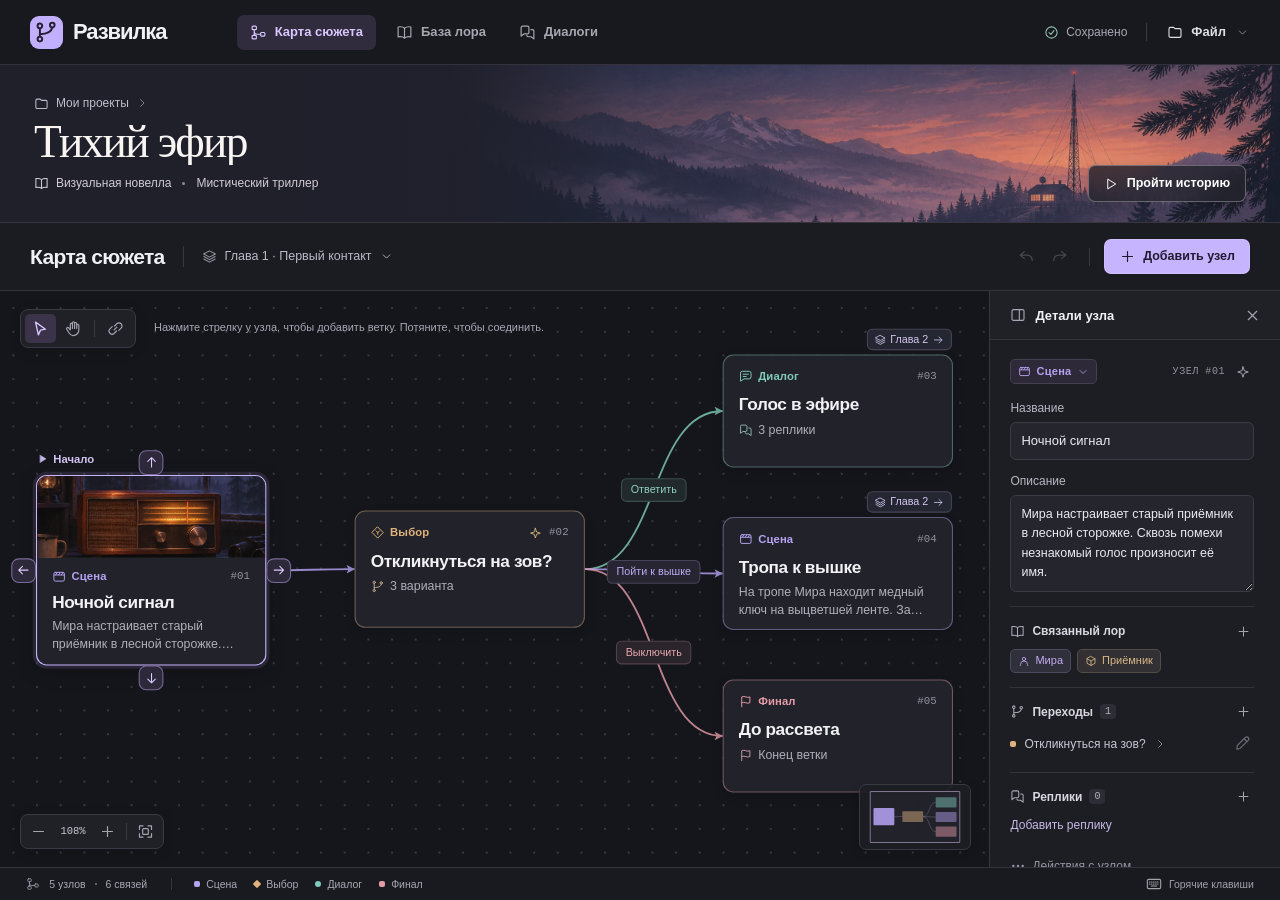
==== commit 473e6ebc: "Добавить создание веток стрелками и последствия выборов между главами" ====
--- a/Развилка.html
+++ b/Развилка.html
@@ -128,6 +128,58 @@
 .port:hover {background:var(--node-color);box-shadow:0 0 0 4px #c6b4fc2b}
 .edge-label {position:absolute;transform:translate(-50%,-50%);max-width:110px;padding:4px 8px;color:color-mix(in srgb,var(--node-color) 88%,white);font-size:10px;font-weight:540;letter-spacing:.03px;line-height:1.2;white-space:nowrap;text-overflow:ellipsis;overflow:hidden;background:color-mix(in srgb,var(--node-color) 9%,#18191e);border:1px solid color-mix(in srgb,var(--node-color) 23%,#26262c);border-radius:5px}
 .edge-label:hover {border-color:var(--node-color)}
+.edge-label .icon {margin-right:4px}
+.wire-hit {stroke:transparent;stroke-width:14;fill:none;pointer-events:stroke;cursor:pointer}
+.wire-line {pointer-events:none}
+.ghost-layer {z-index:4}
+#connector-preview {fill:none;stroke:var(--accent);stroke-width:2.2;stroke-dasharray:7 4;pointer-events:none}
+.node-card.selected,.node-card:hover,.node-card:focus-within {z-index:2}
+.node-handle {position:absolute;z-index:3;display:grid;place-items:center;width:25px;height:25px;padding:0;opacity:0;pointer-events:none;border:1px solid #796995;background:#2e293a;border-radius:7px;color:#ddccff;touch-action:none;cursor:crosshair}
+.handle-right {left:100%;top:50%;transform:translate(1px,-50%)}
+.handle-left {right:100%;top:50%;transform:translate(-1px,-50%)}
+.handle-top {bottom:100%;left:50%;transform:translate(-50%,-1px)}
+.handle-bottom {top:100%;left:50%;transform:translate(-50%,1px)}
+.handle-left svg {transform:rotate(180deg)}.handle-top svg {transform:rotate(-90deg)}.handle-bottom svg {transform:rotate(90deg)}
+.node-handle::before {content:"";position:absolute;inset:-2px}
+.node-handle {width:calc(25px * var(--handle-inverse,1));height:calc(25px * var(--handle-inverse,1))}
+.node-handle svg {width:calc(15px * var(--handle-inverse,1));height:calc(15px * var(--handle-inverse,1))}
+.map-pane[data-tool=pointer] .node-card:is(.selected,:hover,:focus-within) .node-handle {opacity:1;pointer-events:auto}
+.node-handle:hover,.node-handle:focus-visible {color:#211a30;background:var(--accent)}
+.map-pane.connecting .node-handle {opacity:0!important;pointer-events:none!important}
+.node-card.connect-target {outline:3px solid #a2d9c4;outline-offset:3px}
+.connecting,.connecting .node-card {cursor:crosshair}
+.chapter-exit {position:absolute;right:0;bottom:calc(100% + 5px);display:flex;align-items:center;gap:4px;background:#242631;border:1px solid #454354;border-radius:5px;padding:3px 6px;color:#d3c5ee;font-size:10px;white-space:nowrap}
+.chapter-exit:hover {border-color:var(--accent)}
+.node-card:has(.chapter-exit) .start-label {left:0;right:auto}
+.node-card h3:has(.inline-title) {display:block;overflow:visible;margin-top:5px}
+.node-card input.inline-title {width:100%;font:inherit;font-weight:600;color:var(--text);padding:3px 4px;border-radius:4px;border:1px solid var(--accent);background:#302c39}
+.canvas-hint {position:absolute;left:154px;top:29px;max-width:calc(100% - 250px);color:#aaa5b3;font-size:11px;line-height:1.4;pointer-events:none}
+.map-pane[data-tool=link] .canvas-hint,.map-pane.connecting .canvas-hint {display:none}
+.quick-palette {width:237px;max-height:85dvh;padding:8px}
+.palette-heading {font-size:12px;font-weight:600;color:#d9d4e4;padding:4px 4px 8px}
+.palette-types {display:grid;grid-template-columns:1fr 1fr;gap:5px}
+.palette-types button {display:flex;align-items:center;gap:7px;padding:9px 7px;border-radius:5px;border:1px solid #44414d;background:#2e2d36;font-size:12px;text-align:left}
+.palette-types button svg {color:var(--node-color)}
+.palette-types button:hover,.palette-types button:focus-visible {border-color:var(--node-color);background:#39343f}
+.quick-palette .menu-item {font-size:11.5px;padding:8px 5px}
+.rules-editor {margin:16px 0;padding:12px;border:1px solid #49414f;border-radius:8px;background:#25232b}
+.rules-editor .section-line {margin:0}
+.rule-empty,.rule-mode {font-size:12px;color:var(--muted)}
+.rule-empty {margin:6px 0 0}
+.rule-mode,.rule-row-top {display:flex;align-items:center;gap:8px}
+.rule-mode {margin-top:9px}.rule-mode select {flex:1}
+.rule-row {border-top:1px solid #3c3745;margin-top:9px;padding-top:9px}
+.rule-row select,.rule-mode select {height:32px!important;padding:5px 7px;font-size:12px}
+.rule-row-top {margin-bottom:5px}.rule-row-top select {flex:1}
+.jump-node small,.reader-choices button small {display:block;margin-top:4px;font-size:10px;color:#ada2bf}
+.incoming-chapters {border-top:1px dashed #3d3945;margin-top:7px;padding-top:7px}
+.incoming-chapters>span {font-size:11px;color:var(--muted)}
+.incoming-chapters .text-action {font-size:11px;text-align:left}
+.route-check {border-top:1px solid #413945;margin-top:15px;padding-top:10px;font-size:12px;color:#c0b7cb}
+.route-check summary {cursor:pointer}.route-check>div {margin-top:10px}
+.route-check small {display:block;color:var(--muted);margin-top:2px}
+.route-check p {display:flex;align-items:center;gap:5px;margin:4px 0;font-size:11.5px}
+.route-check .met {color:#a7d3bf}.route-check .unmet {color:#d7a3ac}
 .floating {background:#202127;box-shadow:0 3px 12px #0a0a0d2b;border:1px solid #3a3a44;border-radius:8px}
 .canvas-tools,.camera-controls {display:flex;align-items:center;gap:2px;position:absolute;padding:4px}
 .canvas-tools {top:18px;left:20px}
@@ -138,7 +190,7 @@
 .camera-controls {bottom:18px;left:20px;padding:3px 4px}
 .camera-controls .icon-button {width:27px;height:27px}
 .zoom-number {font-family:var(--mono);font-size:10.5px;color:#c9c7d3;min-width:38px;padding:5px 2px}
-.show-inspector {position:absolute;right:18px;top:18px;width:35px;height:35px}
+.show-inspector {position:absolute;right:18px;top:18px;width:auto;height:35px;padding:0 9px;gap:5px;font-size:11px}
 .minimap {padding:6px;position:absolute;bottom:17px;right:18px;width:112px;height:66px;border:1px solid #393943;border-radius:7px;background:#1d1e24e8;box-shadow:0 2px 9px #0b0a0e30;cursor:crosshair}
 .minimap svg {width:100%;height:100%;display:block;pointer-events:none}
 .link-note {position:absolute;top:19px;left:156px;display:flex;align-items:center;gap:7px;border:1px solid #5b506d;border-radius:6px;background:#2d2937;font-size:12px;color:#e4d8ff;padding:6px 8px}
@@ -313,6 +365,7 @@
 @media(max-width:999px) {.inspector{position:absolute;right:0;top:0;bottom:0;width:min(320px,92%);box-shadow:-12px 0 35px #1010154f}.project-cover::before{width:100%;background-size:max(90%,710px) auto}.project-cover::after{background:linear-gradient(90deg,#20202bf5 0%,#20202bd9 22%,#20202b2b 62%,transparent)}}
 @media(max-width:780px) {.topbar{gap:20px;padding:0 17px}.nav-item{gap:5px;font-size:12px;padding:8px}.nav-item svg{height:15px;width:15px}.top-tools{gap:9px}.top-tools .tool-divider{display:none}#save-state span{display:none}.brand{font-size:20px}.brand img{width:29px;height:29px}.minimap{width:90px;height:54px}.view-context h2{font-size:19px}.legend{gap:10px;padding-left:13px}.statusbar{gap:13px}}
 @media(max-width:620px) {
+  .canvas-hint{display:none}.node-handle{width:calc(33px * var(--handle-inverse,1));height:calc(33px * var(--handle-inverse,1))}
   .topbar{height:83px;padding:0 15px;gap:0;align-items:flex-start}
   .brand{height:45px;gap:7px;font-size:19px}.brand img{width:25px;height:25px}
   .main-nav{position:absolute;left:10px;bottom:5px;gap:5px}.nav-item{padding:6px 10px;font-size:12px}.top-tools{margin-top:8px}
@@ -420,7 +473,7 @@
 function blankProject(title, genre = '') {
   return { id: uid(), title, genre, artwork: false, chapters: [{ id: uid(), title: 'Начало', start: null }], nodes: [], edges: [], lore: [] };
 }
-function seedProject() {
+function firstContactExample() {
   const chapter = 'prologue';
   const base = { chapter, art: '', lore: [], lines: [] };
   return validateProject({
@@ -440,6 +493,47 @@
       {id:'tower-lore',kind:'location',title:'Радиовышка',description:'Ретранслятор за лесной просекой. Электричество отключили много лет назад, но по ночам на вершине вспыхивает свет.'}
     ]
   });
+}
+const SIDES = ['right','bottom','left','top'];
+function seedProject() {
+  const p=firstContactExample(), station='station-chapter';
+  p.chapters.push({id:station,title:'За дверью станции',start:'station-door'});
+  const voice=p.nodes.find(n=>n.id==='voice'), tower=p.nodes.find(n=>n.id==='tower');
+  voice.lines.push({id:'callsign-line',speaker:'Голос',text:'Когда дойдёшь до станции, скажи в переговорную трубку «Ласточка». Я открою.'});
+  tower.description='На тропе Мира находит медный ключ на выцветшей ленте. За соснами видна дверь станции.';
+  const node=(id,no,type,title,description,x,y)=>({id,no,type,title,description,x,y,chapter:station,lore:['tower-lore'],lines:[]});
+  p.nodes.push(
+    node('station-door',6,'choice','Дверь станции','За железной дверью слышны шаги. Рядом с замочной скважиной висит переговорная трубка.',0,146),
+    node('open-air',7,'ending','По ту сторону эфира','Мира называет позывной. Дверь открывает женщина с таким же приёмником. Наконец они слышат друг друга без помех.',360,0),
+    node('open-key',8,'ending','Архив смотрителя','Медный ключ подходит. Внутри Мира находит журнал смен и последнюю запись деда.',360,150),
+    node('walk-away',9,'ending','Дорога домой','Мира оставляет станцию за спиной. К утру лесная дорога выводит её к посёлку.',360,300)
+  );
+  p.edges.push(
+    {id:'voice-station',from:'voice',to:'station-door',label:'Дойти до станции'},
+    {id:'trail-station',from:'tower',to:'station-door',label:'Подойти к двери'},
+    {id:'say-callsign',from:'station-door',to:'open-air',label:'Назвать позывной',rules:[{kind:'edge',ref:'e-voice',seen:true}]},
+    {id:'use-key',from:'station-door',to:'open-key',label:'Повернуть ключ',rules:[{kind:'edge',ref:'e-tower',seen:true}]},
+    {id:'leave-station',from:'station-door',to:'walk-away',label:'Уйти домой'}
+  );
+  return validateProject(p);
+}
+function makeNode(p,chapter,type,title,position) {
+  return {id:uid(),no:p.nodes.reduce((max,n)=>Math.max(max,n.no),0)+1,chapter,type,title,description:'',...position,important:false,art:'',lore:[],lines:[]};
+}
+function makeEdge(from,to,label='') { return {id:uid(),from,to,label,rules:[],ruleMode:'all'}; }
+function readingMemory(p,path) {
+  return {visited:new Set(path.map(s=>s.node)),chosen:new Set(path.map(s=>s.via).filter(Boolean)),
+    nodes:new Set(p.nodes.map(n=>n.id)),edges:new Set(p.edges.map(e=>e.id))};
+}
+function ruleMet(rule,memory) {
+  const isNode=rule.kind==='node';
+  if (!(isNode?memory.nodes:memory.edges).has(rule.ref)) return false;
+  return (isNode?memory.visited:memory.chosen).has(rule.ref)===rule.seen;
+}
+function transitionOpen(edge,memory) {
+  const rules=edge.rules||[];
+  if (!rules.length) return true;
+  return edge.ruleMode==='any' ? rules.some(r=>ruleMet(r,memory)) : rules.every(r=>ruleMet(r,memory));
 }
 function validateProject(input) {
   if (!input || typeof input.title !== 'string' || !Array.isArray(input.chapters) || !input.chapters.length
@@ -469,7 +563,19 @@
   const nodeIds = new Set(safe.nodes.map(n => n.id));
   safe.edges = input.edges.map(e => {
     if (!nodeIds.has(e.from) || !nodeIds.has(e.to)) throw new Error('В файле есть связь с отсутствующим узлом.');
-    return { id:e.id, from:e.from, to:e.to, label:string(e.label) };
+    const rules=Array.isArray(e.rules)?e.rules.map(r=>({
+      kind:r?.kind==='node'?'node':'edge',ref:string(r?.ref),seen:r?.seen!==false
+    })):[];
+    const edge={id:e.id,from:e.from,to:e.to,label:string(e.label),rules,ruleMode:e.ruleMode==='any'?'any':'all'};
+    if(e.ports) {
+      const ports={};
+      for(const layout of ['wide','narrow']){
+        const pair=e.ports[layout];
+        if(Array.isArray(pair)&&pair.length===2&&pair.every(side=>SIDES.includes(side)))ports[layout]=pair;
+      }
+      if(Object.keys(ports).length)edge.ports=ports;
+    }
+    return edge;
   });
   safe.chapters.forEach(c => { if (!safe.nodes.some(n => n.id === c.start && n.chapter === c.id)) c.start = safe.nodes.find(n => n.chapter === c.id)?.id || null; });
   return safe;
@@ -480,6 +586,8 @@
     if (raw) {
       const data = JSON.parse(raw);
       const projects = data.projects.map(validateProject);
+      const oldDemo=projects.find(p=>p.id==='quiet-air' && p.chapters.length===1);
+      if(oldDemo && JSON.stringify(oldDemo)===JSON.stringify(firstContactExample())) projects[projects.indexOf(oldDemo)]=seedProject();
       if (projects.length) return { version:1, projects, active:projects.some(p => p.id === data.active) ? data.active : projects[0].id };
     }
   } catch { /* A locally disabled storage area still permits in-memory editing and export. */ }
@@ -587,6 +695,7 @@
   pane.style.backgroundPosition = `${camera.x}px ${camera.y}px`;
   const dotSpace = 22 * camera.scale;
   pane.style.backgroundSize = `${dotSpace}px ${dotSpace}px`;
+  pane.style.setProperty('--handle-inverse',1/camera.scale);
   const zoom = document.getElementById('zoom-value');
   if (zoom) zoom.textContent = Math.round(camera.scale * 100) + '%';
   drawMinimap();
@@ -610,7 +719,9 @@
 }
 function cardMarkup(n) {
   const selected = n.id === ui.selected, b = shape(n), pos=pointFor(n);
-  const outputs = project().edges.filter(e => e.from === n.id).length;
+  const outgoing = project().edges.filter(e=>e.from===n.id), outputs=outgoing.length;
+  const exits=outgoing.map(e=>nodeById(e.to)).filter(target=>target.chapter!==n.chapter);
+  const chapterBadge=exits.length===1?'Глава '+(project().chapters.findIndex(c=>c.id===exits[0].chapter)+1):'В другие главы';
   const footer = n.type === 'choice' ? icon('branch',13) + countWords(outputs,['вариант','варианта','вариантов'])
     : n.type === 'dialogue' && n.lines.length ? icon('bubbles',13) + lineCount(n.lines.length)
     : n.type === 'ending' ? icon('ending',13) + 'Конец ветки' : '';
@@ -621,22 +732,23 @@
     <div class="node-content"><div class="node-meta">${typeTag(n.type)}<span class="node-number">${n.important?'<span class="important-mark" title="Ключевой момент" aria-label="Ключевой момент">'+icon('spark',12)+'</span>':''}#${pad(n.no)}</span></div>
     <h3>${escapeHtml(n.title || 'Без названия')}</h3>
     ${footer ? '<div class="node-detail">'+footer+'</div>' : '<p class="node-summary">'+escapeHtml(n.description)+'</p>'}</div>
-    <button class="port in" data-action="port-in" data-id="${idAttr(n.id)}" tabindex="-1" aria-label="Вход узла"></button>
-    <button class="port out" data-action="port-out" data-id="${idAttr(n.id)}" tabindex="-1" title="Создать переход" aria-label="Создать переход"></button>
+    ${exits.length?`<button class="chapter-exit" data-action="other-chapters" data-id="${idAttr(n.id)}" title="Перейти к продолжению в другой главе">${icon('layers',11)}${chapterBadge}${icon('arrow',11)}</button>`:''}
+    ${handleMarkup(n)}
   </article>`;
 }
 function renderMap() {
   const nodes = chapterNodes();
   prepareNarrowMap(nodes);
   document.getElementById('workspace').innerHTML = `<section class="map-pane" id="map-pane" aria-label="Интерактивная карта сюжета" tabindex="0">
-    <div id="world" class="world"><svg id="edges" class="edge-layer" aria-hidden="true"></svg><div id="edge-labels"></div><div id="nodes">${nodes.map(cardMarkup).join('')}</div></div>
+    <div id="world" class="world"><svg id="edges" class="edge-layer" aria-hidden="true"></svg><div id="edge-labels"></div><div id="nodes">${nodes.map(cardMarkup).join('')}</div><svg class="edge-layer ghost-layer" aria-hidden="true"><path id="connector-preview"/></svg></div>
     <div class="canvas-tools floating" role="toolbar" aria-label="Инструменты карты">
       ${iconButton('tool','pointer','Выделение (V)','data-tool="pointer"') }
       ${iconButton('tool','hand','Перемещение карты (H)','data-tool="hand"')}
       <span class="tool-divider"></span>${iconButton('tool','link','Связать узлы (C)','data-tool="link"')}
     </div>
     <div id="link-note" class="link-note" hidden></div>
-    <button id="show-inspector" class="show-inspector floating icon-button" data-action="show-inspector" title="Открыть детали узла" aria-label="Открыть детали узла">${icon('panel')}</button>
+    ${nodes.length?'<span class="canvas-hint">Нажмите стрелку у узла, чтобы добавить ветку. Потяните, чтобы соединить.</span>':''}
+    <button id="show-inspector" class="show-inspector floating icon-button" data-action="show-inspector" title="Открыть детали узла" aria-label="Открыть детали узла">${icon('panel',16)}<span>Детали</span></button>
     ${!nodes.length ? '<div class="empty-map"><div class="empty-symbol">'+icon('map',30)+'</div><h3>С чего начнётся история?</h3><p>Добавьте первую сцену этой главы.</p><button class="btn primary" data-action="add-node">'+icon('plus',16)+'Добавить узел</button></div>' : ''}
     <div class="camera-controls floating">${iconButton('zoom-out','minus','Уменьшить масштаб')}<button id="zoom-value" class="zoom-number" data-action="actual-size" title="Масштаб 100%">100%</button>${iconButton('zoom-in','plus','Увеличить масштаб')}<span class="tool-divider"></span>${iconButton('fit','fit','Показать всю карту (F)')}</div>
     ${nodes.length ? '<button id="minimap" class="minimap" data-action="minimap" title="Перейти в эту область карты" aria-label="Мини-карта. Перейти в эту область"><svg id="mini-svg" aria-hidden="true"></svg></button>' : ''}
@@ -648,7 +760,13 @@
   pane.addEventListener('pointerup',endMapDrag);
   pane.addEventListener('pointercancel',cancelMapDrag);
   pane.addEventListener('wheel',wheelMap,{passive:false});
-  pane.addEventListener('dblclick',e => { if (e.target === pane && ui.tool === 'pointer') { const r=pane.getBoundingClientRect(); openNodeForm(null,{x:(e.clientX-r.left-camera.x)/camera.scale,y:(e.clientY-r.top-camera.y)/camera.scale}); } });
+  pane.addEventListener('lostpointercapture',e=>{if(e.target===pane&&connectorDrag?.pointer===e.pointerId&&!pane.hasPointerCapture(e.pointerId))cancelConnector();});
+  pane.addEventListener('dblclick',e=>{
+    if(ui.tool!=='pointer'||e.target.closest('button,input,[data-action]'))return;
+    const card=e.target.closest('.node-card');
+    if(card){renameOnCard(nodeById(card.dataset.node));return;}
+    if(e.target===pane)openPalette(null,'right',worldPoint(e.clientX,e.clientY),e.clientX,e.clientY);
+  });
   mapResize?.disconnect();
   lastPaneSize = {pane,w:pane.clientWidth,h:pane.clientHeight};
   mapResize = new ResizeObserver(() => {
@@ -659,7 +777,9 @@
   });
   mapResize.observe(pane);
 }
-function wire(n1,n2) {
+function wire(n1,n2,edge) {
+  const pair=edge?.ports?.[narrowMap.matches?'narrow':'wide'];
+  if(pair)return bezierWire(anchorPoint(n1,pair[0]),anchorPoint(n2,pair[1]),pair[0],pair[1]);
   const a=shape(n1), b=shape(n2);
   if(narrowMap.matches) {
     const from=pointFor(n1),to=pointFor(n2),x=from.x+22,y=from.y+a.h;
@@ -680,12 +800,13 @@
 }
 function drawEdges() {
   const layer=document.getElementById('edges'), labelLayer=document.getElementById('edge-labels'); if (!layer) return;
-  const paths=[], labels=[];
+  const markers=Object.entries(NODE_TYPES).map(([type,t])=>`<marker id="tip-${type}" viewBox="0 0 8 8" refX="7.6" refY="4" markerWidth="8" markerHeight="8" markerUnits="userSpaceOnUse" orient="auto"><path d="M0 0 L8 4 L0 8 L2 4Z" fill="${t.color}"/></marker>`).join('');
+  const paths=[`<defs>${markers}</defs>`], labels=[];
   for (const e of chapterEdges()) {
-    const a=nodeById(e.from), b=nodeById(e.to), g=wire(a,b);
+    const a=nodeById(e.from), b=nodeById(e.to), g=wire(a,b,e);
     const color=a.type==='choice' ? NODE_TYPES[b.type].color : NODE_TYPES[a.type].color;
-    paths.push(`<path d="${g.d}" stroke="${color}" stroke-width="1.6" fill="none" opacity=".76"/>`);
-    if (e.label) labels.push(`<button class="edge-label" style="left:${g.labelX}px;top:${g.labelY}px;--node-color:${color}" data-action="edit-edge" data-id="${idAttr(e.id)}" title="Изменить переход">${escapeHtml(e.label)}</button>`);
+    paths.push(`<path class="wire-line" d="${g.d}" stroke="${color}" stroke-width="1.7" fill="none" opacity=".82" marker-end="url(#tip-${a.type==='choice'?b.type:a.type})"/><path class="wire-hit" d="${g.d}" data-action="edit-edge" data-id="${idAttr(e.id)}"><title>Изменить подпись и условия перехода</title></path>`);
+    if (e.label||e.rules?.length) labels.push(`<button class="edge-label" style="left:${g.labelX}px;top:${g.labelY}px;--node-color:${color}" data-action="edit-edge" data-id="${idAttr(e.id)}" title="Изменить подпись и условия перехода">${e.rules?.length?icon('sliders',11):''}${escapeHtml(e.label||'Условие')}</button>`);
   }
   layer.innerHTML=paths.join(''); labelLayer.innerHTML=labels.join('');
 }
@@ -698,7 +819,7 @@
   if (box.w/box.h > ratio) { const h=box.w/ratio; box.y-=(h-box.h)/2; box.h=h; }
   else { const w=box.h*ratio; box.x-=(w-box.w)/2; box.w=w; }
   svg.setAttribute('viewBox',[box.x,box.y,box.w,box.h].join(' ')); miniView=box;
-  const wires=chapterEdges().map(e=>`<path d="${wire(nodeById(e.from),nodeById(e.to)).d}" stroke="#666170" stroke-width="6" fill="none"/>`);
+  const wires=chapterEdges().map(e=>`<path d="${wire(nodeById(e.from),nodeById(e.to),e).d}" stroke="#666170" stroke-width="6" fill="none"/>`);
   const shapes=chapterNodes().map(n=>`<rect x="${pointFor(n).x}" y="${pointFor(n).y}" width="${shape(n).w}" height="${shape(n).h}" rx="10" fill="${NODE_TYPES[n.type].color}" opacity="${n.id===ui.selected ? '.87' : '.47'}"/>`);
   const x=Math.max(box.x+4,-camera.x/camera.scale), y=Math.max(box.y+4,-camera.y/camera.scale);
   const r=Math.min(box.x+box.w-4,(pane.clientWidth-camera.x)/camera.scale), bot=Math.min(box.y+box.h-4,(pane.clientHeight-camera.y)/camera.scale);
@@ -725,14 +846,14 @@
   if (ui.tool==='link') {
     if (!ui.source) { setMapTool('link',id); return; }
     if (ui.source===id) { toast('Выберите другой узел для перехода'); return; }
-    const source=ui.source; setMapTool('pointer'); openEdgeForm(source,id); return;
+    const source=nodeById(ui.source); setMapTool('pointer'); connectNow(source,nodeById(id)); return;
   }
   selectNode(id);
 }
 function selectNode(id,reveal=false) {
   const n=nodeById(id); if (!n) return;
   const switched=ui.page!=='map'||ui.chapter!==n.chapter;
-  ui.page='map'; ui.chapter=n.chapter; ui.selected=id; ui.inspector=true;
+  ui.page='map'; ui.chapter=n.chapter; ui.selected=id; ui.inspector=innerWidth>=1000;
   if (switched) { renderAll(true); } else {
     mapPane()?.querySelectorAll('.node-card').forEach(el=>{const active=el.dataset.node===id; el.classList.toggle('selected',active); el.setAttribute('aria-pressed',String(active));});
     renderInspector(); drawMinimap();
@@ -740,16 +861,19 @@
   if (reveal) requestAnimationFrame(()=>revealNode(n));
 }
 function beginMapDrag(e) {
-  if (dragging || e.button>1 || e.target.closest('button,.empty-map') || e.isPrimary===false) return;
+  const handle=e.target.closest('.node-handle');
+  if(handle){beginConnector(e,handle);return;}
+  if (dragging || connectorDrag || e.button>1 || e.target.closest('button,input,[data-action],.empty-map') || e.isPrimary===false) return;
   const card=e.target.closest('[data-node]'), hand=ui.tool==='hand'||e.button===1||spaceDown;
   if (card && ui.tool==='link' && !hand) { chooseMapNode(card.dataset.node); return; }
   const n=card&&!hand ? nodeById(card.dataset.node) : null;
   const pos=n?pointFor(n):null;
   dragging={id:e.pointerId,sx:e.clientX,sy:e.clientY,cx:camera.x,cy:camera.y,n,nx:pos?.x,ny:pos?.y,oldMobile:n?.mobile,moved:false,snapshot:null};
-  e.currentTarget.setPointerCapture(e.pointerId);
+  (card||e.currentTarget).setPointerCapture(e.pointerId);
   e.preventDefault();
 }
 function moveMapDrag(e) {
+  if(connectorDrag){moveConnector(e);return;}
   const d=dragging; if (!d||d.id!==e.pointerId) return;
   const dx=e.clientX-d.sx,dy=e.clientY-d.sy;
   if (!d.moved && Math.hypot(dx,dy)<4) return;
@@ -761,12 +885,14 @@
   const card=boxFor(d.n); card.style.left=pos.x+'px'; card.style.top=pos.y+'px'; drawEdges(); drawMinimap();
 }
 function endMapDrag(e) {
+  if(connectorDrag){finishConnector(e);return;}
   const d=dragging; if (!d||d.id!==e.pointerId) return;
   dragging=null; mapPane()?.classList.remove('dragging');
   if (d.n && d.moved) { remember(d.snapshot); persist(); }
   if (d.n && !d.moved) chooseMapNode(d.n.id);
 }
 function cancelMapDrag(e) {
+  if(connectorDrag?.pointer===e.pointerId){cancelConnector();return;}
   const d=dragging; if (!d||d.id!==e.pointerId) return;
   if (d.n && d.moved) { if(narrowMap.matches)d.n.mobile=d.oldMobile;else Object.assign(d.n,{x:d.nx,y:d.ny}); const el=boxFor(d.n); el.style.left=d.nx+'px'; el.style.top=d.ny+'px'; drawEdges(); drawMinimap(); }
   dragging=null; mapPane()?.classList.remove('dragging');
@@ -784,6 +910,271 @@
   let y=base.y;
   while (nodes.some(n=>base.x<n.x+desktopShape(n).w+24&&base.x+NODE_W+24>n.x&&y<n.y+desktopShape(n).h+26&&y+130>n.y)) y+=142;
   return { x:Math.round(base.x),y:Math.round(y) };
+}
+
+</script>
+<script>
+const directions={right:[1,0],bottom:[0,1],left:[-1,0],top:[0,-1]};
+const opposite={right:'left',left:'right',bottom:'top',top:'bottom'};
+const sideNames={right:'справа',bottom:'снизу',left:'слева',top:'сверху'};
+const freshTitles={scene:'Новая сцена',choice:'Новый выбор',dialogue:'Новый диалог',ending:'Новый финал'};
+let pendingInsert=null, connectorDrag=null;
+function handleMarkup(n) {
+  return SIDES.map(side=>{
+    const title=`Добавить узел ${sideNames[side]} или потянуть связь`;
+    return `<button type="button" class="node-handle handle-${side}" data-action="open-palette" data-side="${side}" data-id="${idAttr(n.id)}" aria-label="${title}" title="${title}">${icon('arrow',15)}</button>`;
+  }).join('');
+}
+function anchorPoint(n,side) {
+  const pos=pointFor(n),size=shape(n),[dx,dy]=directions[side];
+  return {x:pos.x+size.w*(1+dx)/2,y:pos.y+size.h*(1+dy)/2};
+}
+function bezierWire(start,end,outSide,inSide) {
+  const bend=Math.max(32,Math.min(145,Math.hypot(end.x-start.x,end.y-start.y)*.44));
+  const u=directions[outSide],v=directions[inSide];
+  const a={x:start.x+bend*u[0],y:start.y+bend*u[1]}, b={x:end.x+bend*v[0],y:end.y+bend*v[1]};
+  return {d:`M ${start.x} ${start.y} C ${a.x} ${a.y}, ${b.x} ${b.y}, ${end.x} ${end.y}`,
+    labelX:(start.x+3*a.x+3*b.x+end.x)/8,labelY:(start.y+3*a.y+3*b.y+end.y)/8};
+}
+function worldPoint(clientX,clientY) {
+  const rect=mapPane().getBoundingClientRect();
+  return {x:(clientX-rect.left-camera.x)/camera.scale,y:(clientY-rect.top-camera.y)/camera.scale};
+}
+function nearestSide(n,point,fallback) {
+  const pos=pointFor(n),size=shape(n),dx=(point.x-pos.x)/size.w-.5,dy=(point.y-pos.y)/size.h-.5;
+  if(Math.max(Math.abs(dx),Math.abs(dy))<.18)return fallback;
+  return Math.abs(dx)>Math.abs(dy)?(dx>0?'right':'left'):(dy>0?'bottom':'top');
+}
+function setEndpoints(edge,fromSide,toSide) {
+  edge.ports={ [narrowMap.matches?'narrow':'wide']:[fromSide,toSide] };
+}
+function connectNow(from,to,fromSide,toSide) {
+  if(!from||!to||from.id===to.id)return;
+  if(project().edges.some(e=>e.from===from.id&&e.to===to.id)){toast('Между этими узлами уже есть переход');return;}
+  const edge=makeEdge(from.id,to.id);
+  if(fromSide)setEndpoints(edge,fromSide,toSide);
+  changeProject(p=>p.edges.push(edge));
+  ui.selected=from.id;ui.source=null;ui.tool='pointer';
+  renderAll();toast('Переход создан. Нажмите на линию, чтобы его изменить.');
+}
+function openPalette(source,side,spot,clientX,clientY) {
+  dismissMenu();pendingInsert={source,side,spot,chapter:ui.chapter};
+  const items=Object.entries(NODE_TYPES).map(([key,t])=>`<button type="button" data-action="quick-type" data-type="${key}" style="--node-color:${t.color}">${icon(t.icon,19)}<span>${t.name}</span></button>`).join('');
+  menu.classList.add('quick-palette');menu.dataset.for='quick-add';
+  menu.innerHTML=`<div class="palette-heading">${source?'Добавить продолжение':'Добавить узел'}</div><div class="palette-types">${items}</div>${source?
+    '<hr>'+menuItem('pick-target','link','Связать с узлом…',`data-id="${idAttr(source)}"`)+menuItem('continue-chapter','layers','Продолжить в новой главе…',`data-id="${idAttr(source)}"`):'<hr>'+menuItem('detailed-node','edit','Заполнить карточку…')}`;
+  menu.hidden=false;
+  menu.style.left=Math.max(8,Math.min(clientX+8,innerWidth-menu.offsetWidth-8))+'px';
+  menu.style.top=Math.max(8,Math.min(clientY+7,innerHeight-menu.offsetHeight-8))+'px';
+  menu.querySelector('button').focus({preventScroll:true});
+}
+function paletteAtHandle(button) {
+  const rect=button.getBoundingClientRect();
+  openPalette(button.dataset.id,button.dataset.side,null,rect.left+rect.width/2,rect.top+rect.height/2);
+}
+function openAddPalette(button) {
+  const pane=mapPane(),rect=button.getBoundingClientRect(),canvas=pane.getBoundingClientRect();
+  openPalette(null,'right',worldPoint(canvas.left+canvas.width/2,canvas.top+canvas.height/2),rect.left,rect.bottom);
+}
+function insertPosition(n,source,side,drop,compact) {
+  const size=compact?shape:desktopShape, position=compact?pointFor:node=>node;
+  const box=size(n), origin=source?position(source):{x:0,y:0}, parent=source?size(source):{w:0,h:0};
+  const [dx,dy]=directions[side], gap=compact?55:92;
+  const base=drop?{x:drop.x-box.w/2,y:drop.y-box.h/2}:{
+    x:origin.x+(parent.w-box.w)/2+dx*((parent.w+box.w)/2+gap),
+    y:origin.y+(parent.h-box.h)/2+dy*((parent.h+box.h)/2+gap)
+  };
+  const occupied=chapterNodes().map(item=>({...position(item),...size(item)}));
+  for(let i=0;;i++){
+    const step=Math.ceil(i/2)*(i%2?1:-1);
+    const x=Math.round(base.x+(dy?step*(box.w+34):0)),y=Math.round(base.y+(dx?step*(box.h+36):0));
+    if(!occupied.some(b=>x<b.x+b.w+12&&x+box.w+12>b.x&&y<b.y+b.h+12&&y+box.h+12>b.y))return {x,y};
+  }
+}
+function addFromPalette(type) {
+  const pending=pendingInsert; pendingInsert=null;
+  if(!pending||pending.chapter!==ui.chapter||!Object.hasOwn(NODE_TYPES,type))return;
+  const p=project(), source=nodeById(pending.source), side=pending.side||'right',compact=narrowMap.matches;
+  const n=makeNode(p,ui.chapter,type,freshTitles[type],{x:0,y:0});
+  Object.assign(n,insertPosition(n,source,side,compact?null:pending.spot,false));
+  if(compact)n.mobile=insertPosition(n,source,side,pending.spot,true);
+  changeProject(()=>{
+    if(compact)for(const current of chapterNodes()){if(!current.mobile){const pos=pointFor(current);current.mobile={x:pos.x,y:pos.y};}}
+    p.nodes.push(n);const c=chapterById(ui.chapter);if(!c.start)c.start=n.id;
+    if(source){const edge=makeEdge(source.id,n.id);setEndpoints(edge,side,opposite[side]);p.edges.push(edge);}
+  });
+  ui.selected=n.id;ui.source=null;ui.tool='pointer';
+  renderAll();revealNode(n);renameOnCard(n);
+}
+function splitTransition(p,edge) {
+  const source=nodeById(edge.from),target=nodeById(edge.to);
+  const n=makeNode(p,source.chapter,'scene',freshTitles.scene,{x:0,y:0});
+  const middle=(position,size)=>{
+    if(source.chapter!==target.chapter)return null;
+    const a=position(source),b=position(target),sa=size(source),sb=size(target);
+    return {x:(a.x+b.x+(sa.w+sb.w)/2)/2,y:(a.y+b.y+(sa.h+sb.h)/2)/2};
+  };
+  Object.assign(n,insertPosition(n,source,'right',middle(v=>v,desktopShape),false));
+  if(narrowMap.matches)n.mobile=insertPosition(n,source,'bottom',middle(pointFor,shape),true);
+  if(source.type==='choice'&&!edge.label)edge.label=target.title;
+  edge.to=n.id;delete edge.ports;
+  p.nodes.push(n);p.edges.push(makeEdge(n.id,target.id));
+  return n;
+}
+function renameOnCard(n) {
+  const heading=boxFor(n)?.querySelector('h3');
+  if(!heading||heading.querySelector('input'))return;
+  const input=document.createElement('input');
+  input.className='inline-title'; input.maxLength=240;input.setAttribute('aria-label','Название узла на карте');input.value=n.title;
+  heading.replaceChildren(input);const original=n.title;
+  let cancelled=false,recorded=false;
+  function saveTitle(value) {
+    if(nodeById(n.id)!==n||n.title===value)return;
+    if(!recorded){remember();recorded=true;}
+    n.title=value;persist();
+    const field=document.querySelector('#inspector [data-edit="title"]');
+    if(field?.dataset.id===n.id)field.value=value;
+  }
+  input.addEventListener('input',()=>{if(input.value.trim())saveTitle(input.value);});
+  input.addEventListener('blur',()=>{
+    saveTitle(cancelled?original:input.value.trim()||original);
+    heading.textContent=n.title;
+    boxFor(n)?.setAttribute('aria-label',NODE_TYPES[n.type].name+' '+n.title);
+  },{once:true});
+  input.addEventListener('keydown',e=>{
+    if(e.key==='Enter'||e.key==='Escape'){e.preventDefault();e.stopPropagation();cancelled=e.key==='Escape';input.blur();boxFor(n)?.focus({preventScroll:true});}
+  });
+  input.focus({preventScroll:true});input.select();
+}
+function beginConnector(e,button) {
+  if(e.button!==0||e.isPrimary===false||connectorDrag)return;
+  e.preventDefault();dismissMenu();
+  const pane=mapPane();
+  connectorDrag={pointer:e.pointerId,source:nodeById(button.dataset.id),side:button.dataset.side,startX:e.clientX,startY:e.clientY,moved:false,pane,button};
+  pane.setPointerCapture(e.pointerId);
+}
+function connectorHit(e,d) {
+  const el=document.elementFromPoint(e.clientX,e.clientY);
+  if(!el||!d.pane.contains(el)||el.closest('.floating,.minimap,.link-note,.empty-map'))return null;
+  const card=el.closest('.node-card');
+  return {target:card?nodeById(card.dataset.node):null,point:worldPoint(e.clientX,e.clientY)};
+}
+function moveConnector(e) {
+  const d=connectorDrag;if(!d||d.pointer!==e.pointerId)return;
+  if(!d.moved&&Math.hypot(e.clientX-d.startX,e.clientY-d.startY)<5)return;
+  d.moved=true;d.pane.classList.add('connecting');
+  const hit=connectorHit(e,d),target=hit?.target!==d.source?hit?.target:null;
+  d.pane.querySelector('.connect-target')?.classList.remove('connect-target');
+  const point=hit?.point||worldPoint(e.clientX,e.clientY),endSide=target?nearestSide(target,point,opposite[d.side]):opposite[d.side];
+  if(target)boxFor(target).classList.add('connect-target');
+  const curve=bezierWire(anchorPoint(d.source,d.side),target?anchorPoint(target,endSide):point,d.side,endSide);
+  byId('connector-preview').setAttribute('d',curve.d);
+}
+function cancelConnector() {
+  const d=connectorDrag;if(!d)return;
+  connectorDrag=null;
+  d.pane.classList.remove('connecting');d.pane.querySelector('.connect-target')?.classList.remove('connect-target');
+  byId('connector-preview')?.removeAttribute('d');
+  if(d.pane.hasPointerCapture(d.pointer))d.pane.releasePointerCapture(d.pointer);
+}
+function finishConnector(e) {
+  const d=connectorDrag;if(!d||d.pointer!==e.pointerId)return;
+  const hit=connectorHit(e,d);cancelConnector();
+  if(!d.moved){paletteAtHandle(d.button);return;}
+  if(!hit||hit.target===d.source)return;
+  if(hit.target)connectNow(d.source,hit.target,d.side,nearestSide(hit.target,hit.point,opposite[d.side]));
+  else openPalette(d.source.id,d.side,hit.point,e.clientX,e.clientY);
+}
+function showChapterExits(button,id) {
+  const from=nodeById(id),exits=project().edges.filter(e=>e.from===id&&nodeById(e.to).chapter!==from.chapter);
+  if(exits.length===1){selectNode(exits[0].to,true);return;}
+  showMenu(button,exits.map(e=>{const n=nodeById(e.to);return menuItem('jump','layers',chapterName(n.chapter)+' · '+n.title,`data-id="${idAttr(n.id)}"`);}).join(''));
+}
+
+</script>
+<script>
+function chapterName(id) {
+  const index=project().chapters.findIndex(c=>c.id===id);
+  return index<0?'':`Глава ${index+1} · ${project().chapters[index].title}`;
+}
+function ruleCaption(rule) {
+  if(rule.kind==='node') {
+    const n=nodeById(rule.ref);
+    return n?`Узел «${n.title}» ${rule.seen?'посещён':'пропущен'}`:'Узел условия удалён';
+  }
+  const edge=project().edges.find(e=>e.id===rule.ref);
+  if(!edge)return 'Переход условия удалён';
+  const label=edge.label||nodeById(edge.to).title;
+  return `В узле «${nodeById(edge.from).title}» ${rule.seen?'выбран':'пропущен'} переход «${label}»`;
+}
+function ruleOptions(kind,selected,editingEdge) {
+  const p=project(), byChapter=new Map(p.chapters.map(c=>[c.id,[]])), nodes=new Map(p.nodes.map(n=>[n.id,n]));
+  if(kind==='node'){
+    for(const n of p.nodes)byChapter.get(n.chapter).push([n.id,n.title]);
+  }else{
+    for(const edge of p.edges){
+      if(edge.id===editingEdge)continue;
+      const source=nodes.get(edge.from),dest=nodes.get(edge.to);
+      byChapter.get(source.chapter).push([edge.id,`${source.title} → ${edge.label||dest.title}`]);
+    }
+  }
+  const groups=p.chapters.map(c=>{
+    const items=byChapter.get(c.id);
+    if(!items.length)return '';
+    return `<optgroup label="${esc(chapterName(c.id))}">${items.map(([id,title])=>`<option value="${idAttr(id)}" ${selected===id?'selected':''}>${esc(title)}</option>`).join('')}</optgroup>`;
+  }).join('');
+  return '<option value="">Выберите событие</option>'+groups;
+}
+function ruleRow(rule={kind:'edge',seen:true,ref:''},editingEdge) {
+  const tests=[['edge-yes','Выбран переход'],['edge-no','Пропущен переход'],['node-yes','Посещён узел'],['node-no','Пропущен узел']];
+  const test=rule.kind+'-'+(rule.seen?'yes':'no');
+  return `<div class="rule-row"><div class="rule-row-top"><select class="rule-test" aria-label="Что проверить">${tests.map(([id,label])=>`<option value="${id}" ${test===id?'selected':''}>${label}</option>`).join('')}</select>${iconButton('remove-rule','x','Убрать условие')}</div><select class="rule-ref" required aria-label="Событие для условия">${ruleOptions(rule.kind,rule.ref,editingEdge)}</select></div>`;
+}
+function rulesEditor(edge) {
+  const rules=edge?.rules||[];
+  return `<section class="rules-editor"><div class="section-line"><h3>${icon('branch',15)}Условия перехода</h3><button type="button" class="text-action" data-action="add-rule">${icon('plus',14)}Условие</button></div>
+    <p class="rule-empty" ${rules.length?'hidden':''}>Переход доступен при любом прохождении.</p><label class="rule-mode" ${rules.length<2?'hidden':''}>Учитывать<select name="ruleMode" aria-label="Сочетание условий"><option value="all">Все условия</option><option value="any" ${edge?.ruleMode==='any'?'selected':''}>Любое из условий</option></select></label>
+    <div class="rule-rows">${rules.map(r=>ruleRow(r,edge.id)).join('')}</div></section>`;
+}
+function refreshRuleControls(form) {
+  const count=form.querySelectorAll('.rule-row').length;
+  form.querySelector('.rule-empty').hidden=count>0;
+  form.querySelector('.rule-mode').hidden=count<2;
+}
+function readRules(form) {
+  return [...form.querySelectorAll('.rule-row')].map(row=>{
+    const [kind,state]=row.querySelector('.rule-test').value.split('-');
+    return {kind,ref:row.querySelector('.rule-ref').value,seen:state==='yes'};
+  });
+}
+function startReading() {
+  const start=project().chapters.find(c=>c.start)?.start;
+  if (!start) { toast('Добавьте первый узел, чтобы пройти историю'); return; }
+  playSession={start,path:[{node:start,via:null}]}; renderReading();
+}
+function followEdge(id) {
+  if(!playSession)return;
+  const edge=project().edges.find(e=>e.id===id);
+  if(!edge||edge.from!==playSession.path.at(-1).node||!transitionOpen(edge,readingMemory(project(),playSession.path)))return;
+  playSession.path.push({node:edge.to,via:edge.id});
+  renderReading();
+}
+function renderReading() {
+  const n=nodeById(playSession.path.at(-1).node), outgoing=project().edges.filter(e=>e.from===n.id);
+  const memory=readingMemory(project(),playSession.path), eligible=outgoing.filter(e=>transitionOpen(e,memory));
+  const conditional=outgoing.filter(e=>e.rules?.length);
+  const explanation=conditional.length?`<details class="route-check"><summary>Проверить условия</summary>${conditional.map(e=>`<div><b>${esc(e.label||nodeById(e.to).title)}</b><small>${e.ruleMode==='any'?'Достаточно одного условия':'Нужны все условия'}</small>${e.rules.map(rule=>`<p class="${ruleMet(rule,memory)?'met':'unmet'}">${icon(ruleMet(rule,memory)?'check':'x',13)}${esc(ruleCaption(rule))}</p>`).join('')}</div>`).join('')}</details>`:'';
+  const end=outgoing.length?'На этом маршруте нет доступного перехода':'Конец ветки';
+  const choices=eligible.map(e=>{
+    const dest=nodeById(e.to);
+    return `<button data-action="read-next" data-id="${idAttr(e.id)}"><span>${esc(e.label||dest.title)}${n.chapter!==dest.chapter?'<small>'+esc(chapterName(dest.chapter))+'</small>':''}</span>${icon('arrow',16)}</button>`;
+  }).join('');
+  const body=`<div class="reader-image ${n.art==='radio'?'receiver':project().artwork?'forest':'abstract'}"><span>${typeTag(n.type)}</span></div>
+    <div class="reader-body"><div class="reader-location">${esc(chapterName(n.chapter))} <span> / </span> #${pad(n.no)}</div><h3>${esc(n.title)}</h3>${n.description?'<p class="reader-description">'+esc(n.description)+'</p>':''}
+    ${n.lines.length?'<div class="reader-lines">'+n.lines.map(l=>`<div><b>${esc(l.speaker||'Рассказчик')}</b><p>${esc(l.text)}</p></div>`).join('')+'</div>':''}
+    <div class="reader-choices">${choices||'<div class="reader-end">'+icon('ending',16)+end+'</div>'}</div>${explanation}</div>
+    <div class="reader-controls"><button class="quiet-button" data-action="read-back" ${playSession.path.length<2?'disabled':''}>${icon('arrow-left',15)}Назад</button><button class="quiet-button" data-action="read-restart">${icon('reset',14)}Сначала</button><button class="quiet-button" data-action="jump" data-id="${idAttr(n.id)}">${icon('map',14)}К узлу</button></div>`;
+  modal('Прохождение истории',body,'reader-modal');
 }
 
 </script>
@@ -797,7 +1188,7 @@
   clearTimeout(timer); byId('toast').textContent=message; byId('toast').classList.add('visible');
   timer=setTimeout(()=>byId('toast').classList.remove('visible'),2900);
 }
-function dismissMenu() { menu.hidden=true; menu.innerHTML=''; }
+function dismissMenu() { menu.hidden=true; menu.innerHTML=''; menu.classList.remove('quick-palette'); }
 function showMenu(anchor, markup) {
   if (!menu.hidden && menu.dataset.for===anchor.dataset.action) { dismissMenu(); return; }
   menu.innerHTML=markup; menu.hidden=false; menu.dataset.for=anchor.dataset.action;
@@ -824,6 +1215,7 @@
   modal(title,`<div class="modal-body"><p class="question-text">${esc(text)}</p></div><div class="form-footer"><button class="btn subtle" data-action="close">Отмена</button><button class="btn danger" data-action="confirm">${esc(label)}</button></div>`);
 }
 function renderAll(fit=false) {
+  cancelConnector(); dismissMenu();
   const p=project();
   if (!chapterById(ui.chapter)) ui.chapter=p.chapters[0].id;
   if (!nodeById(ui.selected) || nodeById(ui.selected).chapter!==ui.chapter) ui.selected=chapterById(ui.chapter).start || chapterNodes()[0]?.id || null;
@@ -843,7 +1235,8 @@
   renderStatus(); refreshHistoryButtons();
 }
 function renderStatus() {
-  const count=ui.page==='map' ? nodeCount(chapterNodes().length)+'<span class="status-dot">·</span>'+edgeCount(chapterEdges().length)
+  const here=new Set(chapterNodes().map(n=>n.id));
+  const count=ui.page==='map' ? nodeCount(here.size)+'<span class="status-dot">·</span>'+edgeCount(project().edges.filter(e=>here.has(e.from)).length)
     : ui.page==='lore' ? countWords(project().lore.length,['запись','записи','записей']) : lineCount(project().nodes.reduce((n,v)=>n+v.lines.length,0));
   const legend=ui.page==='map' ? Object.entries(NODE_TYPES).map(([key,t])=>`<span class="legend-item"><i class="legend-swatch swatch-${key}" style="--node-color:${t.color}"></i>${t.name}</span>`).join('') : '';
   byId('statusbar').innerHTML=`<div class="status-count">${icon(ui.page==='map'?'map':views[ui.page][1],14)}${count}</div><div class="legend">${legend}</div><button class="shortcut-button" data-action="shortcuts">${icon('keyboard',16)}<span>Горячие клавиши</span></button>`;
@@ -855,10 +1248,11 @@
   panel.hidden=!show; byId('show-inspector').hidden=show||!n;
   if (!show) return;
   const outgoing=project().edges.filter(e=>e.from===n.id);
+  const arrivals=project().edges.filter(e=>e.to===n.id&&nodeById(e.from).chapter!==n.chapter);
   const related=n.lore.map(id=>project().lore.find(l=>l.id===id)).filter(Boolean);
   const links=outgoing.map(e=>{
     const target=nodeById(e.to);
-    return `<div class="transition-row"><button class="jump-node" data-action="jump" data-id="${idAttr(target.id)}"><i style="background:${NODE_TYPES[target.type].color}"></i><span>${esc(e.label || target.title)}</span>${icon('chevron-right',12)}</button>${iconButton('edit-edge','edit','Изменить переход',`data-id="${idAttr(e.id)}"`)}</div>`;
+    return `<div class="transition-row"><button class="jump-node" data-action="jump" data-id="${idAttr(target.id)}"><i style="background:${NODE_TYPES[target.type].color}"></i><span>${esc(e.label || target.title)}${target.chapter!==n.chapter?'<small>'+esc(chapterName(target.chapter))+'</small>':''}${e.rules?.length?'<small>'+esc(countWords(e.rules.length,['условие','условия','условий']))+'</small>':''}</span>${icon('chevron-right',12)}</button>${iconButton('edit-edge','edit','Изменить переход',`data-id="${idAttr(e.id)}"`)}</div>`;
   }).join('');
   panel.innerHTML=`<div class="inspector-head"><span>${icon('panel',16)}Детали узла</span>${iconButton('hide-inspector','x','Закрыть детали узла')}</div>
     <div class="inspector-scroll"><div class="inspector-id"><button class="type-edit" data-action="node-type" title="Изменить тип узла">${typeTag(n.type)}${icon('chevron-down',12)}</button><span class="inspector-ident"><span class="inspector-no">УЗЕЛ #${pad(n.no)}</span>${iconButton('toggle-important','spark',n.important?'Снять отметку «Ключевой момент»':'Отметить ключевой момент',`aria-pressed="${!!n.important}"`)}</span></div>
@@ -867,7 +1261,8 @@
     <section class="inspector-section"><div class="section-line"><h3>${icon('book',15)}Связанный лор</h3>${iconButton('attach-lore','plus','Привязать запись лора')}</div>
     <div class="chips">${related.length?related.map(l=>`<button class="plain-chip" data-action="edit-lore" data-id="${idAttr(l.id)}">${loreChip(l)}</button>`).join(''):'<button class="text-action" data-action="attach-lore">Привязать запись</button>'}</div></section>
     <section class="inspector-section"><div class="section-line"><h3>${icon('branch',15)}Переходы <small>${outgoing.length}</small></h3>${iconButton('add-edge','plus','Добавить переход')}</div>
-      ${links||'<button data-action="add-edge" class="text-action">Добавить переход</button>'}</section>
+      ${links||'<button data-action="add-edge" class="text-action">Добавить переход</button>'}
+      ${arrivals.length?'<div class="incoming-chapters"><span>Сюда ведут</span>'+arrivals.map(e=>{const origin=nodeById(e.from);return `<button class="text-action" data-action="jump" data-id="${idAttr(origin.id)}">${icon('arrow-left',13)}${esc(chapterName(origin.chapter)+' · '+origin.title)}</button>`;}).join('')+'</div>':''}</section>
     <section class="inspector-section"><div class="section-line"><h3>${icon('bubbles',15)}Реплики <small>${n.lines.length}</small></h3>${iconButton('node-line','plus','Добавить реплику к узлу')}</div>
     ${n.lines.map(line=>`<button class="inspector-line" data-action="edit-line" data-node-id="${idAttr(n.id)}" data-id="${idAttr(line.id)}"><b>${esc(line.speaker||'Рассказчик')}</b><span>${esc(line.text)}</span></button>`).join('')||'<button class="text-action" data-action="node-line">Добавить реплику</button>'}</section>
     <button class="secondary-link" data-action="node-options">${icon('more',16)}Действия с узлом</button></div>`;
@@ -902,8 +1297,14 @@
   studio.active=id; past=[]; future=[]; ui.page='map'; ui.chapter=project().chapters[0].id; ui.selected=project().chapters[0].start;
   ui.inspector=innerWidth>=1000; ui.tool='pointer'; ui.source=null; ui.search='';ui.kind='all'; persist(); closeModal(); renderAll(true);
 }
+function openExampleRoutes() {
+  const fresh=seedProject(),template=JSON.stringify(fresh);
+  const example=studio.projects.find(p=>p.artwork&&JSON.stringify({...p,id:fresh.id,title:fresh.title})===template);
+  if(example){activateProject(example.id);return;}
+  fresh.id=uid();fresh.title='Тихий эфир · пример';studio.projects.push(fresh);activateProject(fresh.id);
+}
 function showProjects() {
-  modal('Мои проекты',`<div class="modal-body project-list">${studio.projects.map(p=>`<button class="project-option" data-action="activate-project" data-id="${idAttr(p.id)}"><span class="project-thumb ${p.artwork?'has-art':''}">${p.artwork?'':icon('book',22)}</span><span><strong>${esc(p.title)}</strong><small>${countWords(p.chapters.length,['глава','главы','глав'])} · ${nodeCount(p.nodes.length)}</small></span>${p.id===studio.active?icon('check',18):icon('chevron-right',15)}</button>`).join('')}</div><div class="form-footer"><button class="btn subtle" data-action="import">${icon('upload',15)}Из файла</button><button class="btn primary" data-action="new-project">${icon('plus',16)}Новый проект</button></div>`);
+  modal('Мои проекты',`<div class="modal-body project-list">${studio.projects.map(p=>`<button class="project-option" data-action="activate-project" data-id="${idAttr(p.id)}"><span class="project-thumb ${p.artwork?'has-art':''}">${p.artwork?'':icon('book',22)}</span><span><strong>${esc(p.title)}</strong><small>${countWords(p.chapters.length,['глава','главы','глав'])} · ${nodeCount(p.nodes.length)}</small></span>${p.id===studio.active?icon('check',18):icon('chevron-right',15)}</button>`).join('')}<button class="text-action" data-action="example-routes">${icon('branch',15)}Пример с последствиями</button></div><div class="form-footer"><button class="btn subtle" data-action="import">${icon('upload',15)}Из файла</button><button class="btn primary" data-action="new-project">${icon('plus',16)}Новый проект</button></div>`);
 }
 function openProjectForm(isNew) {
   const p=isNew?{title:'',genre:''}:project();
@@ -921,8 +1322,9 @@
   modal('Новый узел',`<form id="node-form"><div class="modal-body"><fieldset class="type-field"><legend>Тип узла</legend><div class="type-options">${types}</div></fieldset><label class="field"><span>Название</span><input data-first name="title" required maxlength="240" placeholder="Что здесь происходит?"></label><label class="field"><span>Описание</span><textarea name="description" rows="3" placeholder="Коротко о событии или выборе"></textarea></label><label class="moment-check"><input type="checkbox" name="important">${icon('spark',14)}Ключевой момент</label>${project().nodes.length?`<label class="field"><span>Переход из узла</span><select name="source">${nodeOptions(source,true)}</select></label><label id="new-branch-label" class="field" ${source?'':'hidden'}><span>Подпись перехода</span><input name="label" maxlength="140" placeholder="Например, ответить на звонок"></label>`:''}</div>${formFooter('Добавить узел')}</form>`);
   modalContext={point};
 }
-function openChapterForm(isNew) {
-  modal(isNew?'Новая глава':'Название главы',`<form id="chapter-form"><div class="modal-body"><label class="field"><span>Название</span><input name="title" data-first required maxlength="160" value="${isNew?'':esc(chapterById(ui.chapter).title)}" placeholder="Название главы"></label></div>${formFooter(isNew?'Создать главу':'Сохранить')}</form>`);
+function openChapterForm(isNew,source='') {
+  const entry=isNew&&project().nodes.length?`<label class="field"><span>Продолжить после узла</span><select name="source"><option value="">Начать отдельную главу</option>${nodeOptions(source)}</select></label><label class="field" id="chapter-entry" ${source?'':'hidden'}><span>Первая сцена новой главы</span><input name="entryTitle" maxlength="240" placeholder="По названию главы"></label>`:'';
+  modal(isNew?'Новая глава':'Название главы',`<form id="chapter-form"><div class="modal-body"><label class="field"><span>Название</span><input name="title" data-first required maxlength="160" value="${isNew?'':esc(chapterById(ui.chapter).title)}" placeholder="Название главы"></label>${entry}</div>${formFooter(isNew?'Создать главу':'Сохранить')}</form>`);
   modalContext={isNew};
 }
 function openEdgeForm(source=ui.selected,target='',edge=null) {
@@ -933,7 +1335,7 @@
   }).join('');
   modal(edge?'Редактировать переход':'Новый переход',`<form id="edge-form"><div class="modal-body"><div class="from-node">${icon('branch',18)}<span>Из узла <b>${esc(nodeById(source).title)}</b></span></div>
     <label class="field"><span>Куда ведёт переход</span><select name="target" required><option value="">Выберите узел</option>${options}</select></label><label class="field"><span>Подпись перехода</span><input name="label" maxlength="140" value="${esc(edge?.label)}" placeholder="Например, открыть дверь"></label>
-    ${!edge?'<button type="button" data-action="new-connected" data-id="'+idAttr(source)+'" class="text-action">'+icon('plus',14)+'Создать узел для этой ветки</button>':''}</div>${formFooter(edge?'Сохранить':'Связать узлы',edge?iconButton('delete-edge','trash','Удалить переход',`data-id="${idAttr(edge.id)}"`):'')}</form>`);
+    ${rulesEditor(edge)}${!edge?'<button type="button" data-action="new-connected" data-id="'+idAttr(source)+'" class="text-action">'+icon('plus',14)+'Создать узел для этой ветки</button>':'<button type="button" class="text-action" data-action="split-edge">'+icon('plus',14)+'Вставить сцену в этот переход</button>'}</div>${formFooter(edge?'Сохранить':'Связать узлы',edge?iconButton('delete-edge','trash','Удалить переход',`data-id="${idAttr(edge.id)}"`):'')}</form>`);
   modalContext={source,edge:edge?.id};
 }
 function openLoreForm(id=null,attachTo=null) {
@@ -954,21 +1356,8 @@
   modal(line?'Редактировать реплику':'Новая реплика',`<form id="line-form"><div class="modal-body"><label class="field"><span>Узел на карте</span><select name="node">${nodeOptions(n.id)}</select></label><label class="field"><span>Кто говорит</span><input name="speaker" list="speakers" maxlength="140" value="${esc(line?.speaker)}" placeholder="Имя персонажа"><datalist id="speakers">${speakers.map(s=>`<option value="${esc(s)}"></option>`).join('')}</datalist></label><label class="field"><span>Реплика</span><textarea data-first name="text" required rows="4" placeholder="Слова персонажа">${esc(line?.text)}</textarea></label></div>${formFooter(line?'Сохранить':'Добавить реплику',line?iconButton('delete-line','trash','Удалить реплику',`data-node-id="${idAttr(n.id)}" data-id="${idAttr(line.id)}"`):'')}</form>`);
   modalContext={node:n.id,line:line?.id};
 }
-function startReading() {
-  const first=chapterById(ui.chapter)?.start||chapterNodes()[0]?.id||project().nodes[0]?.id;
-  if (!first) { toast('Добавьте первый узел, чтобы пройти историю'); return; }
-  playSession={start:first,path:[first]}; renderReading();
-}
-function renderReading() {
-  const n=nodeById(playSession.path.at(-1)), next=project().edges.filter(e=>e.from===n.id), c=chapterById(n.chapter);
-  const body=`<div class="reader-image ${n.art==='radio'?'receiver':project().artwork?'forest':'abstract'}"><span>${typeTag(n.type)}</span></div><div class="reader-body"><div class="reader-location">${esc(c.title)} <span> / </span> #${pad(n.no)}</div><h3>${esc(n.title)}</h3>${n.description?'<p class="reader-description">'+esc(n.description)+'</p>':''}
-    ${n.lines.length?'<div class="reader-lines">'+n.lines.map(l=>`<div><b>${esc(l.speaker||'Рассказчик')}</b><p>${esc(l.text)}</p></div>`).join('')+'</div>':''}
-    <div class="reader-choices">${next.length?next.map(e=>{const dest=nodeById(e.to);return `<button data-action="read-next" data-id="${idAttr(e.id)}"><span>${esc(e.label||dest.title)}</span>${icon('arrow',16)}</button>`;}).join(''):'<div class="reader-end">'+icon('ending',16)+'Конец ветки</div>'}</div></div>
-    <div class="reader-controls"><button class="quiet-button" data-action="read-back" ${playSession.path.length<2?'disabled':''}>${icon('arrow-left',15)}Назад</button><button class="quiet-button" data-action="read-restart">${icon('reset',14)}Сначала</button><button class="quiet-button" data-action="jump" data-id="${idAttr(n.id)}">${icon('map',14)}К узлу</button></div>`;
-  modal('Прохождение истории',body,'reader-modal');
-}
 function downloadProject() {
-  const p=project(), blob=new Blob([JSON.stringify({format:'razvilka-project',version:1,project:p},null,2)],{type:'application/json'});
+  const p=project(), blob=new Blob([JSON.stringify({format:'razvilka-project',version:2,project:p},null,2)],{type:'application/json'});
   const a=document.createElement('a'), url=URL.createObjectURL(blob);
   a.href=url; a.download=(p.title.replace(/[<>:"/\\|?*\u0000-\u001f]/g,'-').trim()||'Новелла')+'.razvilka.json';
   document.body.append(a); a.click(); a.remove(); setTimeout(()=>URL.revokeObjectURL(url),5000);
@@ -978,7 +1367,7 @@
   if (!file) return;
   try {
     const pkg=JSON.parse(await file.text());
-    if (pkg.format!=='razvilka-project'||pkg.version!==1) throw new Error('Выберите файл проекта в формате .razvilka.json.');
+    if (pkg.format!=='razvilka-project'||![1,2].includes(pkg.version)) throw new Error('Выберите файл проекта в формате .razvilka.json.');
     const p=validateProject(pkg.project); p.id=uid();
     if (studio.projects.some(v=>v.title===p.title)) p.title+=' (копия)';
     studio.projects.push(p); activateProject(p.id); toast('Проект открыт');
@@ -1022,19 +1411,28 @@
     case 'export': downloadProject();break;
     case 'import': byId('import-file').click();break;
     case 'play': startReading();break;
-    case 'read-next': {const edge=project().edges.find(v=>v.id===id);if(edge&&edge.from===playSession.path.at(-1)){playSession.path.push(edge.to);renderReading();}break;}
+    case 'read-next': followEdge(id);break;
     case 'read-back': if(playSession.path.length>1)playSession.path.pop();renderReading();break;
-    case 'read-restart': playSession.path=[playSession.start];renderReading();break;
+    case 'read-restart': playSession.path=[{node:playSession.start,via:null}];renderReading();break;
     case 'chapters': showMenu(button,project().chapters.map((c,i)=>menuItem('chapter','layers',`Глава ${i+1} · ${c.title}`,`data-id="${idAttr(c.id)}"`,ui.chapter===c.id?icon('check',14):'')).join('')+'<hr>'+menuItem('add-chapter','plus','Добавить главу')+menuItem('rename-chapter','edit','Переименовать главу'));break;
     case 'chapter': setChapter(id);break;
     case 'add-chapter': openChapterForm(true);break;
+    case 'continue-chapter': openChapterForm(true,id);break;
     case 'rename-chapter': openChapterForm(false);break;
-    case 'add-node': openNodeForm();break;
+    case 'add-node': openAddPalette(button);break;
+    case 'detailed-node': openNodeForm(null,pendingInsert?.spot);break;
     case 'new-connected': openNodeForm(id);break;
     case 'undo': case 'redo': travelHistory(action);break;
     case 'tool': setMapTool(button.dataset.tool);break;
     case 'cancel-link': setMapTool('pointer');break;
-    case 'port-out': if(ui.tool==='link'&&ui.source&&ui.source!==id)chooseMapNode(id);else setMapTool('link',id);break;
+    case 'open-palette': if(e.detail===0)paletteAtHandle(button);break;
+    case 'quick-type': addFromPalette(button.dataset.type);break;
+    case 'pick-target': openEdgeForm(id);break;
+    case 'split-edge': {const form=byId('edge-form');if(form.reportValidity()){modalContext.split=true;form.requestSubmit();}break;}
+    case 'other-chapters': showChapterExits(button,id);break;
+    case 'example-routes': openExampleRoutes();break;
+    case 'add-rule': {const form=byId('edge-form');form.querySelector('.rule-rows').insertAdjacentHTML('beforeend',ruleRow(undefined,modalContext.edge));refreshRuleControls(form);form.querySelector('.rule-row:last-child .rule-ref').focus();break;}
+    case 'remove-rule': {const form=byId('edge-form');button.closest('.rule-row').remove();refreshRuleControls(form);break;}
     case 'port-in': if(ui.tool==='link')chooseMapNode(id);else selectNode(id);break;
     case 'fit': fitGraph();break;
     case 'zoom-in': zoomBy(1.18);break;
@@ -1080,7 +1478,7 @@
 document.addEventListener('click',e=>{
   const button=e.target.closest('[data-action]'); if(!button||button.disabled)return;
   const action=button.dataset.action;
-  if (!['file-menu','chapters','node-type','node-options'].includes(action)) dismissMenu();
+  if (!['file-menu','chapters','node-type','node-options','other-chapters','open-palette'].includes(action)) dismissMenu();
   handleAction(action,button,e);
 });
 document.addEventListener('pointerdown',e=>{
@@ -1090,6 +1488,12 @@
 dialog.addEventListener('close',()=>{playSession=null;});
 byId('import-file').addEventListener('change',e=>importProject(e.target.files[0]));
 document.addEventListener('change',e=>{
+  if(e.target.matches('.rule-test')) {
+    const kind=e.target.value.split('-')[0], ref=e.target.closest('.rule-row').querySelector('.rule-ref');
+    const previous=ref.value;
+    ref.innerHTML=ruleOptions(kind,previous,modalContext.edge);
+  }
+  if(e.target.matches('#chapter-form [name="source"]'))byId('chapter-entry').hidden=!e.target.value;
   if (e.target.matches('#node-form [name="source"]')) byId('new-branch-label').hidden=!e.target.value;
 });
 document.addEventListener('focusin',e=>{ if(e.target.matches('[data-edit]'))fieldSnapshot={el:e.target,saved:false}; });
@@ -1120,19 +1524,35 @@
     }
     case 'chapter-form': {
       const c=ctx.isNew?{id:uid(),title:value('title'),start:null}:chapterById(ui.chapter);
-      changeProject(p=>{if(ctx.isNew)p.chapters.push(c);else c.title=value('title');});closeModal();setChapter(c.id);break;
+      changeProject(p=>{
+        if(!ctx.isNew){c.title=value('title');return;}
+        p.chapters.push(c);
+        const source=value('source');
+        if(source){
+          const entry=makeNode(p,c.id,'scene',value('entryTitle')||c.title,{x:0,y:0});
+          p.nodes.push(entry); c.start=entry.id; p.edges.push(makeEdge(source,entry.id));
+        }
+      });closeModal();setChapter(c.id);break;
     }
     case 'node-form': {
       const p=project(),source=nodeById(value('source')), at=freeSpot(source?.chapter===ui.chapter?source:null,ctx.point);
-      const n={id:uid(),no:Math.max(0,...p.nodes.map(v=>v.no))+1,type:value('type'),chapter:ui.chapter,title:value('title'),description:value('description'),...at,important:data.has('important'),art:'',lore:ctx.loreId?[ctx.loreId]:[],lines:[]};
-      changeProject(()=>{p.nodes.push(n);if(!chapterById(ui.chapter).start)chapterById(ui.chapter).start=n.id;if(source)p.edges.push({id:uid(),from:source.id,to:n.id,label:value('label')});});
+      const n={...makeNode(p,ui.chapter,value('type'),value('title'),at),description:value('description'),important:data.has('important'),lore:ctx.loreId?[ctx.loreId]:[]};
+      changeProject(()=>{p.nodes.push(n);if(!chapterById(ui.chapter).start)chapterById(ui.chapter).start=n.id;if(source)p.edges.push(makeEdge(source.id,n.id,value('label')));});
       const thenLine=ctx.thenLine;closeModal();ui.page='map';ui.selected=n.id;ui.inspector=innerWidth>=1000;renderAll(chapterNodes().length===1);revealNode(n);toast('Узел добавлен');if(thenLine)openLineForm(n.id);break;
     }
     case 'edge-form': {
-      const target=value('target'),label=value('label');
-      if(project().edges.some(v=>v.id!==ctx.edge&&v.from===ctx.source&&v.to===target&&v.label===label)){toast('Такой переход уже есть');return;}
-      changeProject(p=>{if(ctx.edge){const edge=p.edges.find(v=>v.id===ctx.edge);edge.to=target;edge.label=label;}else p.edges.push({id:uid(),from:ctx.source,to:target,label});});
-      closeModal();renderAll();toast('Переход сохранён');break;
+      const split=ctx.split===true;ctx.split=false;let inserted=null;
+      const target=value('target'),label=value('label'),rules=readRules(form),ruleMode=value('ruleMode')==='any'?'any':'all';
+      if(project().edges.some(v=>v.id!==ctx.edge&&v.from===ctx.source&&v.to===target&&v.label===label&&(v.ruleMode||'all')===ruleMode&&JSON.stringify(v.rules||[])===JSON.stringify(rules))){toast('Такой переход уже есть');return;}
+      changeProject(p=>{
+        const edge=ctx.edge?p.edges.find(v=>v.id===ctx.edge):makeEdge(ctx.source,target);
+        if(edge.to!==target)delete edge.ports;
+        Object.assign(edge,{to:target,label,rules,ruleMode});
+        if(!ctx.edge)p.edges.push(edge);
+        if(split)inserted=splitTransition(p,edge);
+      });
+      closeModal();if(inserted)ui.selected=inserted.id;renderAll();
+      if(inserted){revealNode(inserted);renameOnCard(inserted);}else toast('Переход сохранён');break;
     }
     case 'lore-form': {
       const item={id:ctx.id||uid(),kind:value('kind'),title:value('title'),description:value('description')};
@@ -1150,7 +1570,7 @@
 });
 document.addEventListener('keydown',e=>{
   const editing=e.target.matches('input,textarea,select,[contenteditable="true"]');
-  if(e.key==='Escape'){if(!menu.hidden){dismissMenu();return;}if(!dialog.open)setMapTool('pointer');return;}
+  if(e.key==='Escape'){if(connectorDrag){cancelConnector();return;}if(!menu.hidden){dismissMenu();return;}if(!dialog.open)setMapTool('pointer');return;}
   if(dialog.open||editing)return;
   if((e.ctrlKey||e.metaKey)&&e.code==='KeyZ'){e.preventDefault();travelHistory(e.shiftKey?'redo':'undo');return;}
   if((e.ctrlKey||e.metaKey)&&e.code==='KeyY'){e.preventDefault();travelHistory('redo');return;}
@@ -1163,7 +1583,7 @@
     case 'KeyV': setMapTool('pointer');break;
     case 'KeyH': setMapTool('hand');break;
     case 'KeyC': setMapTool('link');break;
-    case 'KeyN': e.preventDefault();openNodeForm();break;
+    case 'KeyN': e.preventDefault();openAddPalette(document.querySelector('.add-button'));break;
     case 'KeyF': fitGraph();break;
     case 'Delete': if(ui.selected)deleteNode(ui.selected);break;
     case 'Equal': zoomBy(1.18);break;
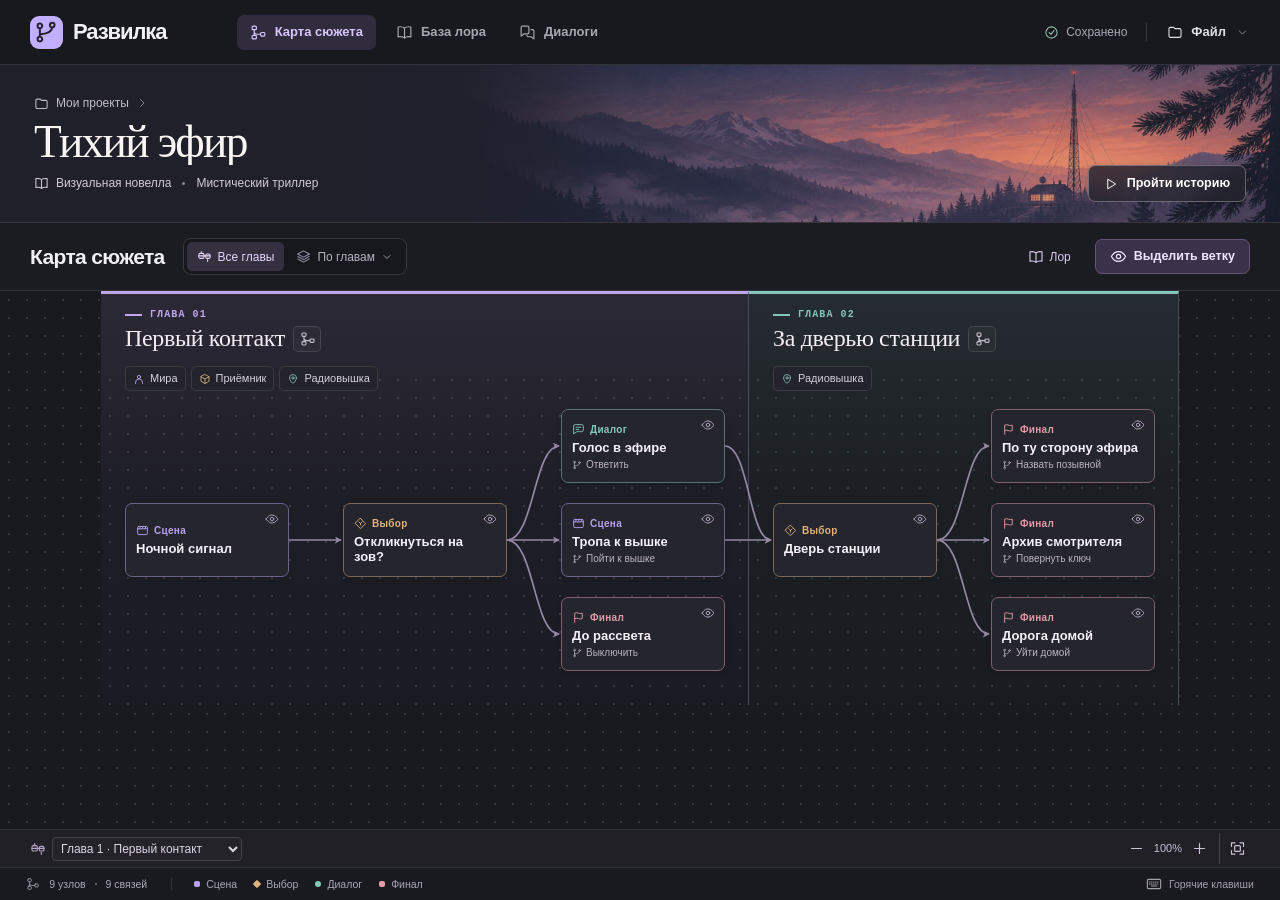
==== commit f25d6d40: "Add chapter timeline, project lore and playable route highlighting" ====
--- a/Развилка.html
+++ b/Развилка.html
@@ -1,1609 +1,2161 @@
-<!doctype html>
-<html lang="ru">
-<head>
-  <meta charset="utf-8">
-  <meta name="viewport" content="width=device-width, initial-scale=1, viewport-fit=cover">
-  <meta name="theme-color" content="#17171d">
-  <meta name="description" content="Развилка — рабочее пространство для карты сюжета, лора и диалогов визуальной новеллы.">
-  <title>Развилка — карта сюжета</title>
-  <link rel="icon" href="[data-uri]" type="image/svg+xml">
-  <style>
-:root {
-  color-scheme: dark;
-  --bg:#141519; --panel:#1c1d23; --surface:#222329; --line:#32333b; --line-soft:#2a2b32;
-  --text:#f1f0f5; --muted:#a4a3b0; --dim:#858593; --accent:#c7b4ff; --accent-text:#211a30;
-  --font:Inter,"Segoe UI Variable Text","Segoe UI",-apple-system,BlinkMacSystemFont,Arial,sans-serif;
-  --mono:"SFMono-Regular",Consolas,"Liberation Mono",monospace;
-  font-family:var(--font); font-size:14px; color:var(--text); background:var(--bg);
-  font-synthesis:none; -webkit-font-smoothing:antialiased;
-}
-* {box-sizing:border-box}
-[hidden] {display:none!important}
-html,body {width:100%;height:100%;margin:0;overflow:hidden}
-button,input,textarea,select {font:inherit}
-button {color:inherit;border:0;background:transparent;cursor:pointer;line-height:1.2}
-button:disabled {cursor:default;opacity:.35}
-button,a,input,select,textarea,[tabindex] {outline-offset:3px}
-:focus-visible {outline:2px solid var(--accent)}
-button {touch-action:manipulation}
-button:disabled:hover {background:transparent}
-button svg,.icon {flex-shrink:0;vertical-align:middle;pointer-events:none}
-button {transition:background-color .14s,color .14s,border-color .14s}
-::selection {background:#685388;color:white}
-::-webkit-scrollbar {width:6px;height:6px}
-::-webkit-scrollbar-thumb {border-radius:8px;background:#42414b}
-::-webkit-scrollbar-track {background:transparent}
-.studio {display:flex;flex-direction:column;height:100vh;height:100dvh;min-height:0}
-.topbar {height:65px;flex:0 0 auto;display:flex;align-items:center;gap:clamp(28px,5.5vw,96px);padding:0 clamp(20px,2.35vw,42px);background:#18191e;border-bottom:1px solid #33323c;position:relative;z-index:3}
-.brand {padding:0;display:inline-flex;align-items:center;gap:10px;flex-shrink:0;font-size:22px;line-height:1;font-weight:720;letter-spacing:-1.1px}
-.brand img {width:33px;height:33px}
-.main-nav,.top-tools,.file-button,.nav-item,.project-meta,.project-meta span,.read-button,.projects-link,.work-actions,.history-actions,.view-context,.chapter-switch,.btn,.quiet-button,.text-action,.status-count,.legend,.legend-item,.shortcut-button {display:flex;align-items:center}
-.main-nav {gap:7px;align-self:stretch;align-items:center}
-.nav-item {gap:8px;font-size:13px;font-weight:550;color:#a7a6b1;border-radius:7px;padding:9px 13px;white-space:nowrap}
-.nav-item:hover,.file-button:hover {background:#26262f;color:#f8f6ff}
-.nav-item.active {background:#302b3d;color:#d8c8ff}
-.top-tools {gap:19px;margin-left:auto}
-.tool-divider,.view-divider {width:1px;display:inline-block;background:#383840;flex-shrink:0}
-.tool-divider {height:18px}
-#save-state {color:#a9a9b5;display:flex;align-items:center;gap:7px;font-size:12px;white-space:nowrap}
-#save-state svg {color:#99c5af} #save-state.failed svg {color:#edb081}
-.file-button {gap:8px;padding:8px 1px;color:#dfdee5;font-size:13px;font-weight:550}
-.file-button>.icon:last-child {margin-left:2px;color:#92919f}
-.project-cover {position:relative;isolation:isolate;background:#20212d;height:clamp(135px,17.6vh,186px);flex:0 0 auto;display:flex;align-items:center;justify-content:space-between;padding:0 clamp(22px,2.65vw,48px);overflow:hidden;border-bottom:1px solid #38353f}
-.project-cover::before,.project-cover::after {content:"";position:absolute;inset:0;z-index:-1;pointer-events:none}
-.project-cover::before {left:auto;width:min(82%,max(65vw,760px));background:url("[data-uri]") right 20%/100% auto no-repeat;mask-image:linear-gradient(90deg,transparent,#000 21%);opacity:.98}
-.project-cover::after {background:linear-gradient(90deg,#20202b 0%,#20202bf5 18%,#20202ba1 35%,#20202b14 64%,#1416231c 100%)}
-.project-cover.plain::before {background:none}
-.project-cover.plain::after {background:radial-gradient(ellipse at 70% 0%,#454054,transparent 66%),linear-gradient(105deg,#232331,#2b2834)}
-.cover-inner {min-width:0;margin-bottom:1px}
-.projects-link {width:fit-content;gap:7px;color:#c0bbc9;font-size:12px;font-weight:500;padding:0}
-.projects-link>span {display:flex}
-.projects-link:hover {color:#fff}
-.projects-link>span:last-child {color:#9792a3}
-.project-cover h1 {margin:8px 0 11px;font-family:"STIX Two Text",Georgia,"Times New Roman",serif;font-size:clamp(38px,3.55vw,56px);font-weight:500;letter-spacing:-1.65px;line-height:1.02;color:#f8f5f2;max-width:70vw;white-space:nowrap;text-overflow:ellipsis;overflow:hidden}
-.project-meta {color:#d1cbd3;font-size:12px;gap:11px;font-weight:450}
-.project-meta span {gap:7px}
-.project-meta i,.status-dot {width:3px;height:3px;border-radius:100%;background:#918a98;flex-shrink:0}
-.read-button {gap:9px;align-self:flex-end;margin-bottom:20px;padding:10px 15px;border:1px solid #ffffff4a;border-radius:7px;background:#24232dcc;color:white;backdrop-filter:blur(9px);font-size:12.5px;font-weight:570;box-shadow:0 2px 8px #10101628}
-.read-button:hover {background:#34313ee5;border-color:#c8bfce}
-.read-button svg {height:14px;width:14px}
-.workbench {display:flex;flex-direction:column;flex:1;min-height:0}
-.workbar {height:68px;flex:0 0 auto;display:flex;align-items:center;justify-content:space-between;gap:12px;padding:0 clamp(18px,2.35vw,42px);border-bottom:1px solid var(--line);background:#1b1c21}
-.view-context {gap:18px;min-width:0}
-.view-context h2 {margin:0;white-space:nowrap;font-size:21px;line-height:1.25;letter-spacing:-.66px;font-weight:640}
-.view-divider {height:21px}
-.chapter-switch {padding:7px 0;gap:8px;color:#bcbac7;font-size:12.5px;font-weight:500;min-width:0}
-.chapter-switch>span {white-space:nowrap;overflow:hidden;text-overflow:ellipsis;max-width:34vw}
-.chapter-switch>.icon:first-child {color:#9692a5}
-.chapter-switch:hover,.text-action:hover,.secondary-link:hover,.quiet-button:hover {color:var(--accent)}
-.work-actions {gap:14px}
-.history-actions {gap:2px}
-.icon-button {display:inline-flex;justify-content:center;align-items:center;width:31px;height:31px;flex:0 0 auto;padding:0;color:var(--muted);border-radius:5px}
-.icon-button:not(:disabled):hover {color:var(--text);background:#ffffff0c}
-.icon-button:disabled {opacity:.32}
-.btn {gap:7px;justify-content:center;min-height:35px;border-radius:7px;padding:8px 14px;font-size:12.5px;font-weight:620;white-space:nowrap}
-.btn.primary {color:var(--accent-text);background:var(--accent);border:1px solid #e0d1ff5c;box-shadow:0 1px 2px #1112}
-.btn.primary:hover {background:#d7c8ff}
-.btn.subtle {border:1px solid #3e3f49;background:#2a2a32;color:#e1dfe8}
-.btn.subtle:hover {background:#35353f}
-.btn.danger {background:#82464f;color:white}
-.workspace {position:relative;flex:1;min-height:0;overflow:hidden}
-.map-workspace {display:flex}
-.map-pane {position:relative;flex:1;min-width:0;min-height:0;overflow:hidden;background-color:#15161b;background-image:radial-gradient(circle at 1px 1px,#383842 1px,transparent 1.15px);background-size:22px 22px;isolation:isolate;touch-action:none;outline:none;user-select:none}
-.map-pane[data-tool=hand],.map-pane[data-tool=hand] .node-card,.map-pane.space-pan,.map-pane.space-pan .node-card {cursor:grab}
-.map-pane.dragging,.map-pane.dragging .node-card {cursor:grabbing}
-.map-pane[data-tool=link],.map-pane[data-tool=link] .node-card {cursor:crosshair}
-.world {position:absolute;left:0;top:0;width:0;height:0;transform-origin:0 0}
-.edge-layer {position:absolute;left:0;top:0;width:1px;height:1px;overflow:visible;pointer-events:none}
-.node-card {position:absolute;background:#22232a;border:1px solid color-mix(in srgb,var(--node-color) 34%,#34343c);border-radius:10px;box-shadow:0 4px 10px #09090c25;cursor:grab;outline-offset:3px}
-.node-card:hover {border-color:color-mix(in srgb,var(--node-color) 70%,#393941)}
-.node-card.selected,.node-card.link-source {border-color:var(--accent);box-shadow:0 0 0 3px #bea1ff20,0 5px 18px #08060a3d}
-.node-content {padding:13px 14px 11px;min-width:0}
-.node-meta,.node-detail,.type-tag,.start-label {display:flex;align-items:center}
-.node-meta {justify-content:space-between;gap:7px}
-.type-tag {color:var(--node-color);gap:5px;font-size:10px;line-height:1.3;font-weight:650;letter-spacing:.3px;white-space:nowrap}
-.node-card .type-tag {font-size:10.5px;letter-spacing:.1px}
-.node-number,.inspector-no {color:#93909f;font-family:var(--mono);font-weight:400}
-.node-number {font-size:10px;letter-spacing:.1px}
-.node-number,.inspector-ident {display:flex;align-items:center;gap:7px}
-.important-mark {color:#d8b881;display:inline-flex}
-.inspector-ident .icon-button {width:22px;height:22px}
-.inspector-ident .icon-button .icon {width:14px;height:14px}
-.inspector-ident .icon-button[aria-pressed=true] {color:#e0b578;background:#3b332b}
-.moment-check {display:flex;align-items:center;gap:7px;margin:0 0 16px;color:#c8bfcb;font-size:12px}
-.moment-check svg {color:#d4ad78}
-.moment-check input {margin:0 2px 0 0;width:15px;height:15px;accent-color:var(--accent)}
-.node-card h3 {margin:9px 0 5px;font-size:16px;line-height:1.2;font-weight:620;letter-spacing:-.35px;color:#f3f1f6;display:-webkit-box;-webkit-box-orient:vertical;-webkit-line-clamp:2;overflow:hidden;overflow-wrap:anywhere}
-.node-detail {gap:5px;margin-top:7px;font-size:11.5px;line-height:1.3;color:#b0adba}
-.node-detail .icon {color:color-mix(in srgb,var(--node-color) 55%,#9f9da7)}
-.node-summary {font-size:11.5px;line-height:1.45;color:#b2aebb;margin:0;display:-webkit-box;-webkit-line-clamp:2;-webkit-box-orient:vertical;overflow:hidden;overflow-wrap:anywhere}
-.node-art {height:76px;background:#34313c url("[data-uri]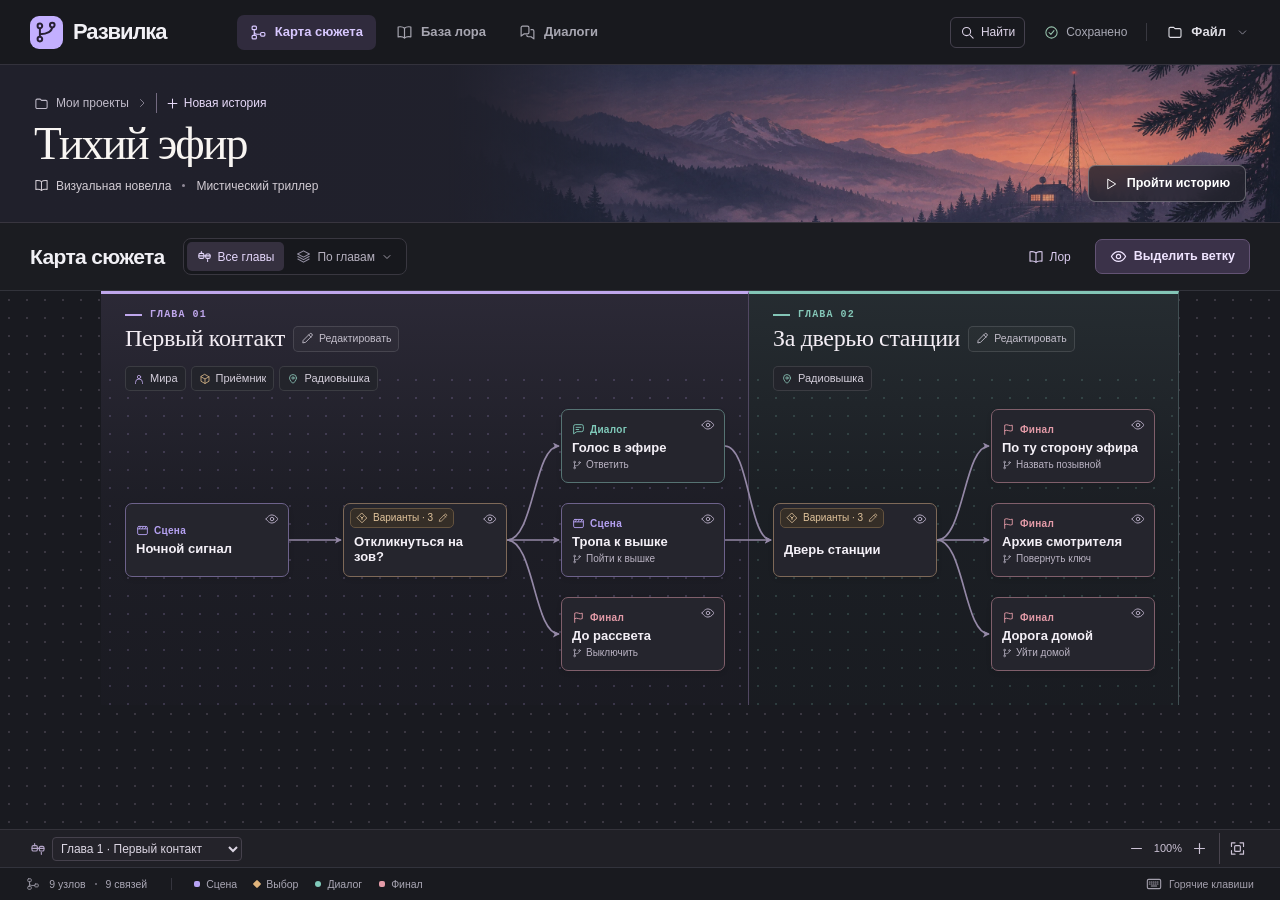
==== commit ffc6fa35: "Simplify writing choices and finding scenes across chapters" ====
--- a/Развилка.html
+++ b/Развилка.html
@@ -2,7 +2,7 @@
 <html lang="ru">
 <head>
   <meta charset="utf-8">
-  <meta name="viewport" content="width=device-width, initial-scale=1, viewport-fit=cover">
+  <meta name="viewport" content="width=device-width, initial-scale=1, viewport-fit=cover, interactive-widget=resizes-content">
   <meta name="theme-color" content="#17171d">
   <meta name="description" content="Развилка — рабочее пространство для карты сюжета, лора и диалогов визуальной новеллы.">
   <title>Развилка — карта сюжета</title>
@@ -467,6 +467,77 @@
 .timeline-lore-list button {display:flex;gap:9px;align-items:center;padding:8px;border-bottom:1px solid #3a3741;text-align:left}
 .timeline-lore-list button>span:nth-child(2) {flex:1;min-width:0;overflow:hidden;white-space:nowrap;text-overflow:ellipsis;color:#beb7c5;font-size:12px}
 .reader-controls {flex-wrap:wrap}
+.project-search,.project-search span:first-child,.first-actions,.scene-next-actions,.card-variants,.writer-from-scene,.timeline-variants {display:inline-flex;align-items:center}
+.project-search {gap:6px;padding:7px 9px;border:1px solid #45414e;border-radius:6px;color:#ded5e9;font-size:12px}
+.project-search:hover,.writer-from-scene:hover {background:#37313f;color:#fff}
+.project-links,.start-own {display:flex;align-items:center;gap:8px}
+.start-own {gap:4px;padding:2px 8px;border-left:1px solid #736a80;color:#e6d9f8;font-size:12px}
+.start-own:hover {color:white;text-decoration:underline}
+@media(max-width:620px){.start-own{font-size:10.5px;padding:1px 6px}.start-own .icon{width:12px;height:12px}}
+.first-actions {justify-content:center;flex-wrap:wrap;gap:8px}
+.card-variants,.timeline-variants,.scene-next-actions button {gap:5px;padding:3px 6px;border:1px solid #64533f;border-radius:5px;background:#352e27;color:#e1c49c;font-size:11px}
+.card-variants:hover,.timeline-variants:hover,.scene-next-actions button:hover {background:#4a3b2b;color:#ffe6bf}
+.scene-next-actions {display:none;gap:5px;margin-top:3px}
+.scene-next-actions button {display:flex;align-items:center}
+.scene-next-actions button:first-child {color:#d9c9ef;border-color:#53495e;background:#302c37}
+.node-card.selected .scene-next-actions,.node-card:focus-within .scene-next-actions {display:flex}
+.node-card:is(.selected,:focus-within) .node-content:has(.scene-next-actions) :is(.node-detail,.node-summary) {display:none}
+.map-pane[data-tool=link] :is(.scene-next-actions,.card-variants) {pointer-events:none}
+.writer-from-scene {justify-content:center;width:100%;gap:7px;margin:-1px 0 12px;padding:8px 9px;background:#302b38;color:#e1d1f4;border:1px solid #51465e;border-radius:6px;font-size:12px}
+.band-head .band-open {display:inline-flex;gap:5px;align-items:center;width:auto;padding:4px 7px;font-size:10.5px;white-space:nowrap}
+.timeline-card.with-variants .timeline-scene {padding-top:26px;justify-content:center}
+.timeline-variants {position:absolute;left:6px;top:4px;font-size:10px;padding:3px 5px}
+.writer-modal {width:min(530px,calc(100% - 24px))}
+.writer-location {display:flex;align-items:center;gap:7px;color:#b9b0c6;font-size:12px;line-height:1.4;margin:0 0 15px;overflow-wrap:anywhere}
+.writer-question input {font-size:16px;height:42px}
+.choice-body h3 {font-size:14px;font-weight:620;letter-spacing:-.15px;margin:19px 0 10px}
+.choice-rows {display:grid;gap:9px}
+.choice-row {min-width:0;background:#28272e;border:1px solid #434049;border-radius:8px;padding:10px 12px}
+.choice-row-top {display:flex;align-items:flex-end;gap:5px}
+.choice-row-top>label {flex:1;min-width:0;display:grid;gap:5px}
+.choice-number {font-size:11px;color:#d9bd95;font-weight:600}
+.choice-row input.choice-label {height:37px;font-size:14px;background:#201f26;color:var(--text);border:1px solid #49444f;border-radius:5px;padding:7px 9px;width:100%}
+.choice-row :is(input,select):focus-visible {outline:2px solid var(--accent);outline-offset:1px}
+.choice-row .remove-option {width:25px;height:36px}
+.choice-target {margin-top:5px}
+.choice-target summary {list-style:none;display:flex;align-items:center;gap:5px;width:fit-content;max-width:100%;min-height:25px;padding:2px;color:#c8bad7;font-size:12px;cursor:pointer}
+.choice-target summary:hover {color:#efe4ff}
+.choice-target summary::-webkit-details-marker {display:none}
+.choice-target[open] summary>.icon:last-child {transform:rotate(180deg)}
+.target-summary {overflow:hidden;text-overflow:ellipsis;white-space:nowrap}
+.choice-rule-count {display:flex;align-items:center;gap:2px;color:#cfb993}
+.choice-target-fields {border-top:1px solid #413c47;margin:5px 0 1px;padding-top:10px}
+.choice-target-fields label.field {margin:0 0 8px}
+.choice-target-fields label:last-child {margin-bottom:0}
+.choice-target-fields input,.choice-target-fields select {width:100%}
+.add-option {display:flex;align-items:center;justify-content:center;gap:7px;width:100%;padding:9px 12px;border:1px dashed #64576e;border-radius:6px;font-size:12.5px;color:#ddcbed;margin-top:10px}
+.add-option:hover {background:#342d3d;border-color:#ad94c2}
+.choice-body .writer-error {color:#efaba9;font-size:12.5px;margin:10px 0 0}
+.choice-row.is-removed :is(.choice-row-top,.choice-target) {display:none}
+.removed-option {display:flex;align-items:center;justify-content:space-between;gap:7px;color:var(--muted);font-size:12px}
+.finder-modal {width:min(535px,calc(100% - 24px))}
+.writer-search>.search-box {width:100%;background:#24232b}
+.writer-search>.search-box input {min-width:0;width:100%;height:38px;color:var(--text);outline:0}
+.writer-results {display:grid;max-height:min(43dvh,360px);overflow-y:auto;margin-top:7px;scrollbar-gutter:stable}
+.outcome-picker .writer-results {max-height:160px}
+.writer-result {display:flex;align-items:center;gap:9px;min-width:0;text-align:left;padding:8px;border-bottom:1px solid #39353f;border-radius:4px;color:#c7b9d5}
+.writer-result:hover,.writer-result:focus-visible {background:#38323f}
+.writer-result>span {flex:1;min-width:0;display:grid;gap:3px}
+.writer-result strong,.writer-result small {overflow:hidden;text-overflow:ellipsis;white-space:nowrap}
+.writer-result strong {font-size:13px;color:#f0ebf5}.writer-result small,.no-matches {font-size:11.5px;color:#b8afc2}
+.no-matches {margin:9px}
+.writer-modal .modal-shell {display:flex;flex-direction:column;max-height:calc(100dvh - 40px)}
+.writer-modal #choice-form {display:flex;flex-direction:column;min-height:0}
+.choice-body {overflow:auto;min-height:0}
+.writer-modal .modal-head,.writer-modal .form-footer {flex:0 0 auto}
+@media(max-width:780px) {.project-search {padding:6px}.project-search>span:last-child {display:none}}
+@media(max-width:620px) {
+  .writer-modal .modal-shell {max-height:calc(100dvh - 28px)}
+  .choice-row {padding:8px 10px}.choice-row input.choice-label,.writer-question input,.writer-search input {font-size:16px}
+  .project-search {width:30px;height:28px;justify-content:center}
+  .card-variants {padding:2px 5px}.node-choice .node-detail:has(.card-variants){margin-top:2px}
+  .scene-next-actions {margin-top:1px}.scene-next-actions button {padding:2px 5px}
+}
 .map-pane .chapter-on-path {border-color:#8bd6b8;box-shadow:0 0 0 1px #8bd6b8}
 .map-pane .chapter-off-path:not(:hover):not(:focus-within):not(.selected) {opacity:.48}
 .chapter-route-note {position:absolute;z-index:2;left:20px;bottom:57px;display:flex;align-items:center;gap:1px;padding:2px 4px;border-color:#4f705f;background:#25362e}
@@ -501,10 +572,10 @@
     <header class="topbar">
       <button class="brand" data-action="page" data-page="map" aria-label="Развилка, к карте сюжета"><img src="[data-uri]" alt="" width="32" height="32"><span>Развилка</span></button>
       <nav class="main-nav" aria-label="Разделы проекта" id="main-nav"></nav>
-      <div class="top-tools"><span id="save-state" title="Проект сохраняется в этом браузере"></span><span class="tool-divider"></span><button id="file-menu" class="file-button" data-action="file-menu" aria-label="Файл и настройки проекта" aria-haspopup="true"></button></div>
+      <div class="top-tools"><button class="project-search" data-action="find-project" title="Найти в проекте (Ctrl / ⌘ + K)" aria-label="Найти в проекте"><span data-icon="search"></span><span>Найти</span></button><span id="save-state" title="Проект сохраняется в этом браузере"></span><span class="tool-divider"></span><button id="file-menu" class="file-button" data-action="file-menu" aria-label="Файл и настройки проекта" aria-haspopup="true"></button></div>
     </header>
     <section id="project-cover" class="project-cover" aria-label="Текущий проект">
-      <div class="cover-inner"><button class="projects-link" data-action="projects"><span data-icon="folder"></span>Мои проекты<span data-icon="chevron-right"></span></button><h1 id="project-title"></h1><div id="project-meta" class="project-meta"></div></div>
+      <div class="cover-inner"><div class="project-links"><button class="projects-link" data-action="projects"><span data-icon="folder"></span>Мои проекты<span data-icon="chevron-right"></span></button><button class="start-own" data-action="new-project" id="start-own" hidden><span data-icon="plus"></span>Новая история</button></div><h1 id="project-title"></h1><div id="project-meta" class="project-meta"></div></div>
       <button class="read-button" data-action="play"><span data-icon="play"></span><span>Пройти историю</span></button>
     </section>
     <main class="workbench"><div class="workbar" id="workbar"></div><div id="workspace" class="workspace"></div></main>
@@ -752,9 +823,9 @@
 function prepareNarrowMap(nodes) {
   narrowPositions.clear(); topPorts.clear();
   if(!narrowMap.matches || !nodes.length)return;
-  const edges=chapterEdges(), bySource=new Map(), local=new Map(nodes.map(n=>[n.id,n]));
-  for(const edge of edges){if(!bySource.has(edge.from))bySource.set(edge.from,[]);bySource.get(edge.from).push(edge.to);}
-  const start=chapterById(ui.chapter).start;
+  const bySource=new Map(), local=new Map(nodes.map(n=>[n.id,n]));
+  for(const edge of project().edges){if(!local.has(edge.from)||!local.has(edge.to))continue;if(!bySource.has(edge.from))bySource.set(edge.from,[]);bySource.get(edge.from).push(edge.to);}
+  const start=chapterById(nodes[0].chapter).start;
   const stack=[...nodes.map(n=>({id:n.id,depth:0,top:true})).reverse(),{id:start,depth:0,top:true}];
   let y=0;
   while(stack.length){
@@ -785,9 +856,9 @@
   const x = Math.min(...nodes.map(n => pointFor(n).x)), y = Math.min(...nodes.map(n => pointFor(n).y));
   return { x,y,w:Math.max(...nodes.map(n => pointFor(n).x + shape(n).w)) - x,h:Math.max(...nodes.map(n => pointFor(n).y + shape(n).h)) - y };
 }
-function fitGraph(initial = false) {
+function fitGraph(initial = false,nodes = chapterNodes()) {
   const pane = mapPane(); if (!pane) return;
-  const b = graphBounds(), w = pane.clientWidth, h = pane.clientHeight;
+  const b = graphBounds(nodes), w = pane.clientWidth, h = pane.clientHeight;
   const top = narrowMap.matches ? 60 : 39, bottom = narrowMap.matches ? 43 : 50, side = w > 660 ? 36 : 18;
   camera.scale = Math.max(.2,Math.min(initial ? 1.08 : 1.22,(w-side*2)/b.w,(h-top-bottom)/b.h));
   if(initial && narrowMap.matches)camera.scale=Math.max(.88,camera.scale);
@@ -814,8 +885,13 @@
   camera.y = pivot.y - (pivot.y-camera.y)*next/camera.scale;
   camera.scale = next; applyCamera();
 }
-function revealNode(n) {
+function revealNode(n,readable=false) {
   const pane = mapPane(); if (!pane) return;
+  if(readable && camera.scale<.75){
+    const pos=pointFor(n), b=shape(n);
+    camera.scale=.94;camera.x=pane.clientWidth/2-(pos.x+b.w/2)*camera.scale;camera.y=pane.clientHeight/2-(pos.y+b.h/2)*camera.scale;
+    applyCamera();return;
+  }
   const b = shape(n), pos=pointFor(n), x = pos.x*camera.scale+camera.x, y = pos.y*camera.scale+camera.y;
   if (x < 10 || y < 10 || x+b.w*camera.scale > pane.clientWidth-10 || y+b.h*camera.scale > pane.clientHeight-25) {
     camera.x = pane.clientWidth/2 - (pos.x+b.w/2)*camera.scale;
@@ -828,17 +904,18 @@
   const outgoing = project().edges.filter(e=>e.from===n.id), outputs=outgoing.length;
   const exits=outgoing.map(e=>nodeById(e.to)).filter(target=>target.chapter!==n.chapter);
   const chapterBadge=exits.length===1?'Глава '+(project().chapters.findIndex(c=>c.id===exits[0].chapter)+1):'В другие главы';
-  const footer = n.type === 'choice' ? icon('branch',13) + countWords(outputs,['вариант','варианта','вариантов'])
+  const footer = n.type === 'choice' ? `<button class="card-variants" data-action="edit-choice" data-id="${idAttr(n.id)}" title="Написать или изменить варианты выбора">${icon('branch',13)}Варианты${outputs?' · '+outputs:''}${icon('edit',11)}</button>`
     : n.type === 'dialogue' && n.lines.length ? icon('bubbles',13) + lineCount(n.lines.length)
     : n.type === 'ending' ? icon('ending',13) + 'Конец ветки' : '';
   const start = chapterById(ui.chapter)?.start === n.id;
   const route=overview.memory?(overview.memory.visited.has(n.id)?' chapter-on-path':' chapter-off-path'):'';
+  const next=(n.type==='scene'||n.type==='dialogue')?`<div class="scene-next-actions"><button data-action="next-scene" data-id="${idAttr(n.id)}" aria-label="Добавить следующую сцену">${icon('plus',12)}Сцена</button><button data-action="new-choice" data-id="${idAttr(n.id)}" aria-label="Добавить выбор после сцены">${icon('branch',12)}Выбор</button></div>`:'';
   return `<article id="card-${idAttr(n.id)}" class="node-card node-${n.type}${selected ? ' selected' : ''}${n.art ? ' illustrated' : ''}${topPorts.has(n.id)?' top-port':''}${route}" style="left:${pos.x}px;top:${pos.y}px;width:${b.w}px;height:${b.h}px;${typedStyle(n)}" data-node="${idAttr(n.id)}" role="button" tabindex="0" aria-label="${escapeHtml(NODE_TYPES[n.type].name+' '+n.title)}" aria-pressed="${selected}">
     ${start ? '<div class="start-label">'+icon('play',10)+'Начало</div>' : ''}
     ${n.art === 'radio' ? '<div class="node-art" role="img" aria-label="Старый приёмник в лесной сторожке"></div>' : ''}
     <div class="node-content"><div class="node-meta">${typeTag(n.type)}<span class="node-number">${n.important?'<span class="important-mark" title="Ключевой момент" aria-label="Ключевой момент">'+icon('spark',12)+'</span>':''}#${pad(n.no)}</span></div>
     <h3>${escapeHtml(n.title || 'Без названия')}</h3>
-    ${footer ? '<div class="node-detail">'+footer+'</div>' : '<p class="node-summary">'+escapeHtml(n.description)+'</p>'}</div>
+    ${footer ? '<div class="node-detail">'+footer+'</div>' : '<p class="node-summary">'+escapeHtml(n.description)+'</p>'}${next}</div>
     ${exits.length?`<button class="chapter-exit" data-action="other-chapters" data-id="${idAttr(n.id)}" title="Перейти к продолжению в другой главе">${icon('layers',11)}${chapterBadge}${icon('arrow',11)}</button>`:''}
     ${handleMarkup(n)}
   </article>`;
@@ -856,7 +933,7 @@
     <div id="link-note" class="link-note" hidden></div>
     ${nodes.length?'<span class="canvas-hint">Нажмите стрелку у узла, чтобы добавить ветку. Потяните, чтобы соединить.</span>':''}
     <button id="show-inspector" class="show-inspector floating icon-button" data-action="show-inspector" title="Открыть детали узла" aria-label="Открыть детали узла">${icon('panel',16)}<span>Детали</span></button>
-    ${!nodes.length ? '<div class="empty-map"><div class="empty-symbol">'+icon('map',30)+'</div><h3>С чего начнётся история?</h3><p>Добавьте первую сцену этой главы.</p><button class="btn primary" data-action="add-node">'+icon('plus',16)+'Добавить узел</button></div>' : ''}
+    ${!nodes.length ? '<div class="empty-map"><div class="empty-symbol">'+icon('map',30)+'</div><h3>С чего начнётся глава?</h3><div class="first-actions"><button class="btn primary" data-action="first-scene">'+icon('scene',16)+'Написать сцену</button><button class="btn subtle" data-action="new-choice">'+icon('choice',16)+'Начать с выбора</button></div></div>' : ''}
     <div class="camera-controls floating">${iconButton('zoom-out','minus','Уменьшить масштаб')}<button id="zoom-value" class="zoom-number" data-action="actual-size" title="Масштаб 100%">100%</button>${iconButton('zoom-in','plus','Увеличить масштаб')}<span class="tool-divider"></span>${iconButton('fit','fit','Показать всю карту (F)')}</div>
     ${overview.path?`<div class="chapter-route-note floating"><button data-action="all-chapters">${icon('eye',14)}Ветка на шкале</button>${iconButton('clear-chapter-route','x','Снять выделение ветки')}</div>`:''}
     ${nodes.length ? '<button id="minimap" class="minimap" data-action="minimap" title="Перейти в эту область карты" aria-label="Мини-карта. Перейти в эту область"><svg id="mini-svg" aria-hidden="true"></svg></button>' : ''}
@@ -968,7 +1045,7 @@
     mapPane()?.querySelectorAll('.node-card').forEach(el=>{const active=el.dataset.node===id; el.classList.toggle('selected',active); el.setAttribute('aria-pressed',String(active));});
     renderInspector(); drawMinimap();
   }
-  if (reveal) requestAnimationFrame(()=>revealNode(n));
+  if (reveal) requestAnimationFrame(()=>revealNode(n,true));
 }
 function beginMapDrag(e) {
   const handle=e.target.closest('.node-handle');
@@ -1089,28 +1166,42 @@
 function insertPosition(n,source,side,drop,compact) {
   const size=compact?shape:desktopShape, position=compact?pointFor:node=>node;
   const box=size(n), origin=source?position(source):{x:0,y:0}, parent=source?size(source):{w:0,h:0};
-  const [dx,dy]=directions[side], gap=compact?55:92;
+  const stacked=compact&&!side&&source, [dx,dy]=directions[side||'right'], gap=compact?55:92;
   const base=drop?{x:drop.x-box.w/2,y:drop.y-box.h/2}:{
-    x:origin.x+(parent.w-box.w)/2+dx*((parent.w+box.w)/2+gap),
-    y:origin.y+(parent.h-box.h)/2+dy*((parent.h+box.h)/2+gap)
+    x:stacked?origin.x+(source.type==='choice'?30:0):origin.x+(parent.w-box.w)/2+dx*((parent.w+box.w)/2+gap),
+    y:stacked?origin.y+parent.h+gap:origin.y+(parent.h-box.h)/2+dy*((parent.h+box.h)/2+gap)
   };
-  const occupied=chapterNodes().map(item=>({...position(item),...size(item)}));
+  const occupied=project().nodes.filter(item=>item.chapter===n.chapter).map(item=>({...position(item),...size(item)}));
   for(let i=0;;i++){
-    const step=Math.ceil(i/2)*(i%2?1:-1);
+    const step=stacked?i:Math.ceil(i/2)*(i%2?1:-1);
     const x=Math.round(base.x+(dy?step*(box.w+34):0)),y=Math.round(base.y+(dx?step*(box.h+36):0));
     if(!occupied.some(b=>x<b.x+b.w+12&&x+box.w+12>b.x&&y<b.y+b.h+12&&y+box.h+12>b.y))return {x,y};
   }
+}
+function appendPlacedNode(p,chapter,type,title,source,side,spot) {
+  const n=makeNode(p,chapter,type,title,{x:0,y:0});
+  Object.assign(n,insertPosition(n,source,side||'right',narrowMap.matches?null:spot,false));
+  if(narrowMap.matches){
+    n.mobile=insertPosition(n,source,side,spot,true);
+    for(const current of p.nodes){
+      if(current.chapter!==chapter||current.mobile)continue;
+      const {x,y}=pointFor(current);
+      current.mobile={x,y};
+    }
+  }
+  p.nodes.push(n);
+  const c=chapterById(chapter);
+  if(!c.start)c.start=n.id;
+  return n;
 }
 function addFromPalette(type) {
   const pending=pendingInsert; pendingInsert=null;
   if(!pending||pending.chapter!==ui.chapter||!Object.hasOwn(NODE_TYPES,type))return;
-  const p=project(), source=nodeById(pending.source), side=pending.side||'right',compact=narrowMap.matches;
-  const n=makeNode(p,ui.chapter,type,freshTitles[type],{x:0,y:0});
-  Object.assign(n,insertPosition(n,source,side,compact?null:pending.spot,false));
-  if(compact)n.mobile=insertPosition(n,source,side,pending.spot,true);
-  changeProject(()=>{
-    if(compact)for(const current of chapterNodes()){if(!current.mobile){const pos=pointFor(current);current.mobile={x:pos.x,y:pos.y};}}
-    p.nodes.push(n);const c=chapterById(ui.chapter);if(!c.start)c.start=n.id;
+  if(type==='choice'){openChoiceWriter({source:pending.source,chapter:pending.chapter,side:pending.side,spot:pending.spot});return;}
+  const source=nodeById(pending.source), side=pending.side||'right';
+  let n;
+  changeProject(p=>{
+    n=appendPlacedNode(p,ui.chapter,type,freshTitles[type],source,side,pending.spot);
     if(source){const edge=makeEdge(source.id,n.id);setEndpoints(edge,side,opposite[side]);p.edges.push(edge);}
   });
   ui.selected=n.id;ui.source=null;ui.tool='pointer';
@@ -1495,7 +1586,7 @@
   const {chapter,i,x,width,color,lore}=band;
   const chip=l=>`<button class="band-chip kind-${l.kind}" data-action="edit-lore" data-id="${idAttr(l.id)}" title="${esc(LORE_KINDS[l.kind].name+' · '+l.title)}">${icon(LORE_KINDS[l.kind].icon,12)}<span>${esc(l.title)}</span></button>`;
   return `<section class="timeline-band" data-band="${idAttr(chapter.id)}" aria-label="${esc(chapterName(chapter.id))}" style="left:${x}px;width:${width}px;--band-color:${color}">
-    <header class="band-head"><span class="band-number">Глава ${pad(i+1)}</span><div><h3>${esc(chapter.title)}</h3><button class="band-open" data-action="chapter" data-id="${idAttr(chapter.id)}" aria-label="Открыть карту главы ${i+1}" title="Открыть карту главы">${icon('map',16)}</button></div></header>
+    <header class="band-head"><span class="band-number">Глава ${pad(i+1)}</span><div><h3 title="${esc(chapter.title)}">${esc(chapter.title)}</h3><button class="band-open" data-action="chapter" data-id="${idAttr(chapter.id)}" aria-label="Редактировать главу ${i+1}" title="Открыть карту главы">${icon('edit',13)}Редактировать</button></div></header>
     ${overview.showLore && lore.length?`<div class="band-lore" aria-label="Лор главы ${i+1}">${lore.map(chip).join('')}</div>`:''}
     ${band.nodes.length?'':`<button class="empty-band" data-action="timeline-first" data-id="${idAttr(chapter.id)}">${icon('plus',15)}Добавить первую сцену</button>`}
   </section>`;
@@ -1505,8 +1596,10 @@
   const incoming=index.incoming.get(n.id), label=incoming.length===1?incoming[0].label:'';
   const onPath=memory?.visited.has(n.id);
   const caption=label?`<small title="${esc(label)}">${icon('branch',10)}${esc(label)}</small>`:'';
-  return `<article class="timeline-card${memory?(onPath?' on-path':' off-path'):''}${tip===n.id?' path-tip':''}" data-scene="${idAttr(n.id)}" style="left:${point.x}px;top:${point.y}px;${typedStyle(n)}">
-    <button class="timeline-scene" data-action="jump" data-id="${idAttr(n.id)}" title="${esc('Открыть сцену «'+n.title+'» в главе')}">${typeTag(n.type)}<strong>${esc(n.title)}</strong>${caption}</button>
+  const choice=n.type==='choice';
+  return `<article class="timeline-card${choice?' with-variants':''}${memory?(onPath?' on-path':' off-path'):''}${tip===n.id?' path-tip':''}" data-scene="${idAttr(n.id)}" style="left:${point.x}px;top:${point.y}px;${typedStyle(n)}">
+    <button class="timeline-scene" data-action="jump" data-id="${idAttr(n.id)}" title="${esc('Открыть сцену «'+n.title+'» в главе')}">${choice?'':typeTag(n.type)}<strong>${esc(n.title)}</strong>${caption}</button>
+    ${choice?`<button class="timeline-variants" data-action="edit-choice" data-id="${idAttr(n.id)}" aria-label="${esc('Редактировать варианты «'+n.title+'»')}">${icon('choice',12)}Варианты · ${index.outgoing.get(n.id).length}${icon('edit',10)}</button>`:''}
     <button class="scene-eye" data-action="trace-to" data-id="${idAttr(n.id)}" aria-label="${esc('Показать путь к сцене «'+n.title+'»')}" title="Показать путь к этой сцене">${icon(onPath?'check':'eye',14)}</button></article>`;
 }
 
@@ -1698,6 +1791,198 @@
 
 </script>
 <script>
+const foldText = text => String(text || '').toLocaleLowerCase('ru').replace(/ё/g,'е');
+let refreshAfterWriting=false;
+
+function writingIndex(p) {
+  const chapters=new Map(p.chapters.map((c,i)=>[c.id,{number:i+1,name:`Глава ${i+1} · ${c.title}`}]));
+  const labels=new Map();
+  for(const e of p.edges) {
+    if(!e.label)continue;
+    if(!labels.has(e.from))labels.set(e.from,[]);
+    labels.get(e.from).push(e.label);
+  }
+  const item=(kind,record,meta,glyph,body,chapter=null)=>({
+    kind,id:record.id,title:record.title,meta,glyph,chapter,name:foldText(record.title),
+    words:foldText([record.title,meta,...body].join(' '))
+  });
+  return [
+    ...p.nodes.map(n=>item('node',n,chapters.get(n.chapter).name+' · '+NODE_TYPES[n.type].name+' #'+pad(n.no),
+      NODE_TYPES[n.type].icon,[n.description,...(labels.get(n.id)||[]),...n.lines.map(l=>l.speaker+' '+l.text)],chapters.get(n.chapter).number)),
+    ...p.lore.map(l=>item('lore',l,'База лора · '+LORE_KINDS[l.kind].name,LORE_KINDS[l.kind].icon,[l.description]))
+  ];
+}
+
+function writerSearch(purpose) {
+  const global=purpose==='project', label=global?'Название, реплика или текст варианта':'Найти сцену в любой главе';
+  return `<div class="writer-search" data-purpose="${purpose}"><label class="search-box">${icon('search',17)}<input type="search" placeholder="${label}" aria-label="${label}" autocomplete="off" ${global?'data-first':''}></label><div class="writer-results" aria-label="Результаты поиска"></div></div>`;
+}
+
+function drawWriterResults(host) {
+  const input=foldText(host.querySelector('input').value.trim());
+  const scope=input.match(/(?:^|\s)(?:глава|гл\.?)\s*(\d+)(?=\s|$)/u);
+  const query=scope?input.replace(scope[0],' ').trim():input;
+  const words=query.split(/\s+/).filter(Boolean);
+  const target=host.dataset.purpose==='target';
+  const hits=modalContext.entries.filter(item=>(!target||item.kind==='node') && (!scope||item.chapter===Number(scope[1])) && words.every(w=>item.words.includes(w)));
+  if(query)hits.sort((a,b)=>Number(b.name.startsWith(query))-Number(a.name.startsWith(query)) || Number(b.name.includes(query))-Number(a.name.includes(query)));
+  const limit=Number(host.dataset.limit)||30;
+  const rows=hits.slice(0,limit).map(item=>{
+    const action=target?'choose-destination':item.kind==='node'?'jump':'edit-lore';
+    return `<button type="button" class="writer-result" data-action="${action}" data-id="${idAttr(item.id)}">${icon(item.glyph,16)}<span><strong>${esc(item.title)}</strong><small>${esc(item.meta)}</small></span>${icon('chevron-right',14)}</button>`;
+  }).join('');
+  host.querySelector('.writer-results').innerHTML=(rows||'<p class="no-matches" role="status">Совпадений нет</p>')+
+    (hits.length>limit?'<button type="button" class="text-action" data-action="more-matches">Показать ещё</button>':'');
+}
+
+function openProjectSearch() {
+  modal('Найти в проекте','<div class="modal-body">'+writerSearch('project')+'</div>','finder-modal');
+  modalContext={entries:writingIndex(project())};
+  drawWriterResults(dialog.querySelector('.writer-search'));
+}
+
+const outcomeNames={scene:'Новая сцена',ending:'Новый финал',dialogue:'Новый диалог',choice:'Новый выбор',existing:'Готовая сцена'};
+
+function choiceRow(edge,index) {
+  const dest=edge?nodeById(edge.to):null, mode=dest?'existing':'scene';
+  const description=dest?chapterName(dest.chapter)+' → '+dest.title:outcomeNames.scene;
+  const locked=edge?.rules?.length?`<span class="choice-rule-count" title="Условия перехода">${icon('sliders',12)}${edge.rules.length}</span>`:'';
+  return `<section class="choice-row" data-edge="${idAttr(edge?.id||'')}" data-destination="${idAttr(dest?.id||'')}" data-original-target="${idAttr(dest?.id||'')}">
+    <div class="choice-row-top"><label><span class="choice-number">Вариант ${index+1}</span><input class="choice-label" maxlength="140" aria-label="Текст варианта ${index+1}" value="${esc(edge?.label)}" placeholder="${esc(dest?.title||(index===0?'Например, передать письмо':index===1?'Например, сжечь письмо':'Что выберет читатель?'))}"></label>
+    <button type="button" class="icon-button remove-option" data-action="remove-option" aria-label="Убрать вариант ${index+1}" title="Убрать вариант">${icon('x',14)}</button></div>
+    <details class="choice-target"><summary>${icon('arrow',13)}<span class="target-summary">${esc(description)}</span>${locked}${icon('chevron-down',12)}</summary>
+    <div class="choice-target-fields"><label class="field"><span>Куда ведёт вариант</span><select class="outcome-mode">${Object.entries(outcomeNames).map(([key,label])=>`<option value="${key}" ${key===mode?'selected':''}>${label}</option>`).join('')}</select></label>
+    <label class="field outcome-title" ${dest?'hidden':''}><span>Название новой карточки</span><input maxlength="240" placeholder="Как в тексте варианта"></label>
+    <div class="outcome-picker" ${dest?'':'hidden'}></div></div></details>
+    <div class="removed-option" hidden><span></span><button type="button" class="text-action" data-action="restore-option">Вернуть</button></div></section>`;
+}
+
+function openChoiceWriter({id=null,source=null,chapter=ui.chapter,side=null,spot=null}={}) {
+  const n=id?nodeById(id):null, parent=source?nodeById(source):null;
+  const edges=n?project().edges.filter(e=>e.from===id):[];
+  const rows=edges.map(choiceRow);
+  while(rows.length<2)rows.push(choiceRow(null,rows.length));
+  const context=parent?'После сцены «'+parent.title+'»':chapterName(n?.chapter||chapter);
+  const body=`<form id="choice-form"><div class="modal-body choice-body"><div class="writer-location">${icon(parent?'branch':'layers',14)}${esc(context)}</div>
+    <label class="field writer-question"><span>Момент выбора</span><input data-first name="question" required maxlength="240" value="${esc(n?.title)}" placeholder="Что сделать с письмом?"></label>
+    <h3>Варианты для читателя</h3><div class="choice-rows">${rows.join('')}</div>
+    <button type="button" class="add-option" data-action="add-option">${icon('plus',15)}Ещё вариант</button>
+    <p class="writer-error" role="alert" hidden></p></div>${formFooter(n?'Сохранить':'Создать выбор')}</form>`;
+  modal(n?'Варианты выбора':'Новый выбор',body,'writer-modal');
+  modalContext={id,source,chapter:n?.chapter||chapter,side,spot,entries:writingIndex(project()),projectId:project().id};
+  // Each picker only renders its search results when the author opens it.
+  dialog.querySelectorAll('.choice-target').forEach(bindChoiceTarget);
+  if(n)dialog.querySelector('.choice-label')?.focus({preventScroll:true});
+}
+
+function refreshChoiceTarget(row) {
+  const mode=row.querySelector('.outcome-mode').value, existing=mode==='existing';
+  row.querySelector('.outcome-title').hidden=existing;
+  const picker=row.querySelector('.outcome-picker');
+  picker.hidden=!existing;
+  if(existing&&!picker.firstElementChild&&row.querySelector('details').open){
+    picker.innerHTML=writerSearch('target');
+    drawWriterResults(picker.firstElementChild);
+  }
+  const dest=existing?nodeById(row.dataset.destination):null;
+  const newName=row.querySelector('.outcome-title input').value.trim();
+  row.querySelector('.target-summary').textContent=existing?(dest?chapterName(dest.chapter)+' → '+dest.title:'Выбрать готовую сцену'):outcomeNames[mode]+(newName?' · '+newName:'');
+}
+
+function bindChoiceTarget(details) {
+  details.addEventListener('toggle',()=>{if(details.open&&dialog.open&&details.isConnected&&modalContext.entries)refreshChoiceTarget(details.closest('.choice-row'));});
+}
+
+function numberChoiceRows() {
+  const rows=dialog.querySelectorAll('.choice-row:not(.is-removed)');
+  rows.forEach((row,i)=>{
+    row.querySelector('.choice-number').textContent='Вариант '+(i+1);
+    row.querySelector('.choice-label').setAttribute('aria-label','Текст варианта '+(i+1));
+    row.querySelector('.remove-option').setAttribute('aria-label','Убрать вариант '+(i+1));
+  });
+}
+
+function addChoiceRow() {
+  const list=dialog.querySelector('.choice-rows');
+  list.insertAdjacentHTML('beforeend',choiceRow(null,list.children.length));
+  const row=list.lastElementChild;
+  bindChoiceTarget(row.querySelector('details'));
+  numberChoiceRows();row.querySelector('.choice-label').focus();
+}
+
+function toggleChoiceRow(row,remove) {
+  if(remove&&!row.dataset.edge){row.remove();numberChoiceRows();dialog.querySelector('.add-option').focus();return;}
+  row.classList.toggle('is-removed',remove);
+  const note=row.querySelector('.removed-option');
+  note.hidden=!remove;
+  if(remove){
+    const used=project().edges.filter(e=>e.rules?.some(r=>r.kind==='edge'&&r.ref===row.dataset.edge)).length;
+    note.querySelector('span').textContent='Вариант будет убран'+(used?' · от него зависит '+countWords(used,['переход','перехода','переходов']):'');
+    note.querySelector('button').focus();
+  }else row.querySelector('.choice-label').focus();
+  numberChoiceRows();
+}
+
+function saveWrittenChoice(form,ctx) {
+  const error=form.querySelector('.writer-error');
+  function fail(message){error.textContent=message;error.hidden=false;}
+  const p=project(), parent=nodeById(ctx.source);
+  let choice=nodeById(ctx.id);
+  if(p.id!==ctx.projectId || !chapterById(ctx.chapter) || (ctx.id&&choice?.type!=='choice') || (ctx.source&&!parent)){
+    fail('Исходная сцена изменилась. Откройте её на карте.');return;
+  }
+  const question=form.elements.question, typedTitle=question.value.trim();
+  const title=choice&&typedTitle===question.defaultValue.trim()?choice.title:typedTitle;
+  const edits=[], removed=new Set();
+  for(const row of form.querySelectorAll('.choice-row')){
+    const edge=row.dataset.edge?p.edges.find(e=>e.id===row.dataset.edge&&e.from===ctx.id):null;
+    if(row.classList.contains('is-removed')){if(edge)removed.add(edge.id);continue;}
+    const field=row.querySelector('.choice-label'), typedLabel=field.value.trim();
+    const kind=row.querySelector('.outcome-mode').value, sameTarget=kind==='existing'&&row.dataset.destination===row.dataset.originalTarget;
+    const sameLabel=typedLabel===field.defaultValue.trim();
+    if(row.dataset.edge&&sameTarget&&sameLabel)continue;
+    if(row.dataset.edge&&!edge){fail('Этот вариант удалён в другой вкладке. Скопируйте его текст в новый вариант.');return;}
+    const label=edge&&sameLabel?edge.label:typedLabel;
+    const name=row.querySelector('.outcome-title input').value.trim();
+    const dest=kind==='existing'?nodeById(edge&&sameTarget?edge.to:row.dataset.destination):null;
+    if(kind==='existing'&&!dest){
+      row.querySelector('details').open=true;refreshChoiceTarget(row);
+      fail('Выберите сцену для этого варианта.');row.querySelector('.writer-search input')?.focus();return;
+    }
+    if(!edge&&!label&&!name&&!dest)continue;
+    if(!edge || edge.label!==label || edge.to!==dest?.id)edits.push({edge,kind,label,name,dest});
+  }
+  if(choice&&choice.title===title&&!edits.length&&!removed.size){closeModal();return;}
+  const created=!choice, localNodes=[];
+  if(narrowMap.matches)prepareNarrowMap(p.nodes.filter(n=>n.chapter===ctx.chapter));
+  changeProject(()=>{
+    if(!choice){
+      choice=appendPlacedNode(p,ctx.chapter,'choice',title,parent,ctx.side,ctx.spot);
+      if(parent){const incoming=makeEdge(parent.id,choice.id);if(ctx.side)setEndpoints(incoming,ctx.side,opposite[ctx.side]);p.edges.push(incoming);}
+    }else choice.title=title;
+    if(removed.size)p.edges=p.edges.filter(e=>!removed.has(e.id));
+    for(const edit of edits){
+      const dest=edit.dest||appendPlacedNode(p,ctx.chapter,edit.kind,edit.name||edit.label||freshTitles[edit.kind],choice);
+      if(!edit.dest)localNodes.push(dest);
+      if(edit.edge){
+        if(edit.edge.to!==dest.id)delete edit.edge.ports;
+        edit.edge.to=dest.id;edit.edge.label=edit.label;
+      }else p.edges.push(makeEdge(choice.id,dest.id,edit.label));
+    }
+  });
+  refreshAfterWriting=false;closeModal();
+  if(ui.page==='timeline'&&!created){renderAll();}
+  else {
+    ui.page='map';ui.selected=choice.id;ui.chapter=ctx.chapter;ui.source=null;ui.tool='pointer';
+    renderAll();
+    if(created)fitGraph(true,[...(parent?[parent]:[]),choice,...localNodes]);
+    revealNode(choice);
+  }
+  toast(created?'Выбор добавлен на карту':'Варианты сохранены');
+}
+
+</script>
+<script>
 const byId = id => document.getElementById(id);
 const esc = escapeHtml;
 const views = {map:['Карта сюжета','map'], lore:['База лора','book'], dialogues:['Диалоги','bubbles']};
@@ -1749,6 +2034,7 @@
   document.title=(allChapters?'Все главы':views[navPage][0])+' · '+p.title+' — Развилка';
   byId('main-nav').innerHTML=Object.entries(views).map(([key,[title,glyph]])=>`<button data-action="page" data-page="${key}" class="nav-item ${key===navPage?'active':''}" ${key===navPage?'aria-current="page"':''}>${icon(glyph,17)}<span>${title}</span></button>`).join('');
   byId('project-title').textContent=p.title;
+  byId('start-own').hidden=!(p.id==='quiet-air'&&studio.projects.length===1);
   byId('project-cover').classList.toggle('plain',!p.artwork);
   byId('project-meta').innerHTML=`<span>${icon('book',15)}Визуальная новелла</span>${p.genre?'<i></i><span>'+esc(p.genre)+'</span>':''}`;
   byId('file-menu').innerHTML=icon('folder',16)+'<span>Файл</span>'+icon('chevron-down',13);
@@ -1789,6 +2075,7 @@
   panel.innerHTML=`<div class="inspector-head"><span>${icon('panel',16)}Детали узла</span>${iconButton('hide-inspector','x','Закрыть детали узла')}</div>
     <div class="inspector-scroll"><div class="inspector-id"><button class="type-edit" data-action="node-type" title="Изменить тип узла">${typeTag(n.type)}${icon('chevron-down',12)}</button><span class="inspector-ident"><span class="inspector-no">УЗЕЛ #${pad(n.no)}</span>${iconButton('toggle-important','spark',n.important?'Снять отметку «Ключевой момент»':'Отметить ключевой момент',`aria-pressed="${!!n.important}"`)}</span></div>
     <label class="field"><span>Название</span><input data-edit="title" data-id="${idAttr(n.id)}" value="${esc(n.title)}" maxlength="240" placeholder="Название узла"></label>
+    ${n.type!=='ending'?`<button class="writer-from-scene" data-action="${n.type==='choice'?'edit-choice':'new-choice'}" data-id="${idAttr(n.id)}">${icon('branch',15)}${n.type==='choice'?'Редактировать варианты':'Добавить выбор после сцены'}</button>`:''}
     <label class="field"><span>Описание</span><textarea data-edit="description" data-id="${idAttr(n.id)}" rows="4" placeholder="Что происходит в этой точке истории?">${esc(n.description)}</textarea></label>
     <section class="inspector-section"><div class="section-line"><h3>${icon('book',15)}Связанный лор</h3>${iconButton('attach-lore','plus','Привязать запись лора')}</div>
     <div class="chips">${related.length?related.map(l=>`<button class="plain-chip" data-action="edit-lore" data-id="${idAttr(l.id)}">${loreChip(l)}</button>`).join(''):'<button class="text-action" data-action="attach-lore">Привязать запись</button>'}</div></section>
@@ -1825,11 +2112,38 @@
   }
 }
 function emptyCollection(title,subtitle,glyph) { return `<div class="empty-collection"><div class="empty-symbol">${icon(glyph,27)}</div><h3>${title}</h3><p>${subtitle}</p></div>`; }
-function goPage(page) { ui.page=page==='map'?lastDiagram:page; ui.search=''; ui.kind='all'; setMapTool('pointer'); renderAll(ui.page==='map'); }
+function goPage(page) { ui.page=page==='map'?lastDiagram:page; ui.search=''; ui.kind='all'; setMapTool('pointer'); renderAll(); }
+function placeKey(){return 'razvilka.place.'+project().id+(narrowMap.matches?'.narrow':'.wide');}
+function rememberPlace() {
+  const pane=mapPane(), w=pane?.clientWidth||lastPaneSize?.w, h=pane?.clientHeight||lastPaneSize?.h;
+  const map=w&&h?{x:(w/2-camera.x)/camera.scale,y:(h/2-camera.y)/camera.scale,scale:camera.scale}:null;
+  const place={diagram:lastDiagram,chapter:ui.chapter,selected:ui.selected,map,inspector:ui.inspector,
+    left:overview.left,top:overview.top,zoom:overview.zoom,lore:overview.showLore,path:overview.path};
+  try {sessionStorage.setItem(placeKey(),JSON.stringify(place));} catch { /* The editor also works without tab storage. */ }
+}
+function resumePlace() {
+  let place;
+  try {place=JSON.parse(sessionStorage.getItem(placeKey()));} catch { /* An unavailable view starts at the chapter entrance. */ }
+  if(!place||!chapterById(place.chapter)){renderAll(true);return;}
+  ui.chapter=place.chapter;
+  ui.selected=nodeById(place.selected)?.chapter===ui.chapter?place.selected:chapterById(ui.chapter).start;
+  ui.page=place.diagram==='timeline'?'timeline':'map';
+  if(typeof place.inspector==='boolean')ui.inspector=place.inspector;
+  if(overview.projectId!==project().id)resetOverview();
+  if(Number.isFinite(place.zoom)&&place.zoom>0)overview.zoom=place.zoom;
+  if(Number.isFinite(place.left))overview.left=place.left;
+  if(Number.isFinite(place.top))overview.top=place.top;
+  if(typeof place.lore==='boolean')overview.showLore=place.lore;
+  if(Array.isArray(place.path)&&place.path.every(s=>typeof s?.node==='string'&&(s.via===null||typeof s.via==='string')))overview.path=place.path;
+  const m=place.map, restore=ui.page==='map'&&m&&Number.isFinite(m.x)&&Number.isFinite(m.y)&&m.scale>=.17&&m.scale<=2.3;
+  renderAll(!restore);
+  if(restore){const pane=mapPane();camera.scale=m.scale;camera.x=pane.clientWidth/2-m.x*m.scale;camera.y=pane.clientHeight/2-m.y*m.scale;applyCamera();}
+}
 function activateProject(id) {
+  rememberPlace();
   studio.active=id; past=[]; future=[]; ui.page=project().chapters.length>1?'timeline':'map'; ui.chapter=project().chapters[0].id; ui.selected=project().chapters[0].start;
   resetOverview();
-  ui.inspector=innerWidth>=1000; ui.tool='pointer'; ui.source=null; ui.search='';ui.kind='all'; persist(); closeModal(); renderAll(true);
+  ui.inspector=innerWidth>=1000; ui.tool='pointer'; ui.source=null; ui.search='';ui.kind='all'; persist(); closeModal(); resumePlace();
 }
 function openExampleRoutes() {
   const fresh=seedProject(),template=JSON.stringify(fresh);
@@ -1927,7 +2241,7 @@
   });
 }
 function showShortcuts() {
-  const keys=[['Добавить узел','N'],['Выделение','V'],['Перемещение карты','H'],['Временно перемещать карту','Пробел'],['Связать узлы','C'],['Показать всю карту','F'],['Удалить выбранный узел','Delete'],['Отменить действие','Ctrl / ⌘ + Z'],['Повторить действие','Ctrl / ⌘ + Shift + Z'],['Закрыть окно или выйти из связи','Esc']];
+  const keys=[['Найти в проекте','Ctrl / ⌘ + K'],['Добавить узел','N'],['Выделение','V'],['Перемещение карты','H'],['Временно перемещать карту','Пробел'],['Связать узлы','C'],['Показать всю карту','F'],['Удалить выбранный узел','Delete'],['Отменить действие','Ctrl / ⌘ + Z'],['Повторить действие','Ctrl / ⌘ + Shift + Z'],['Закрыть окно или выйти из связи','Esc']];
   modal('Горячие клавиши','<div class="modal-body key-list">'+keys.map(([l,k])=>`<div><span>${l}</span><kbd>${k}</kbd></div>`).join('')+'</div>');
 }
 function setChapter(id) {
@@ -1940,7 +2254,25 @@
     case 'all-chapters': goPage('timeline');break;
     case 'timeline-lore': overview.showLore=!overview.showLore;renderAll();break;
     case 'loose-lore': openLooseLore();break;
-    case 'timeline-first': setChapter(id);openAddPalette(document.querySelector('.add-button'));break;
+    case 'timeline-first': case 'first-scene':
+      if(action==='timeline-first')setChapter(id);
+      pendingInsert={chapter:ui.chapter,side:'right'};addFromPalette('scene');break;
+    case 'next-scene': pendingInsert={chapter:ui.chapter,source:id,side:narrowMap.matches?'bottom':'right'};addFromPalette('scene');break;
+    case 'find-project': openProjectSearch();break;
+    case 'new-choice': openChoiceWriter({source:id});break;
+    case 'edit-choice': openChoiceWriter({id});break;
+    case 'add-option': addChoiceRow();break;
+    case 'remove-option': case 'restore-option': toggleChoiceRow(button.closest('.choice-row'),action==='remove-option');break;
+    case 'more-matches': {
+      const host=button.closest('.writer-search');
+      const prev=Number(host.dataset.limit)||30;
+      host.dataset.limit=prev+30;drawWriterResults(host);
+      host.querySelectorAll('.writer-result')[prev]?.focus();break;
+    }
+    case 'choose-destination': {
+      const row=button.closest('.choice-row'), details=row.querySelector('details');
+      row.dataset.destination=id;refreshChoiceTarget(row);details.open=false;details.querySelector('summary').focus();break;
+    }
     case 'trace-toggle': startTimelinePath();break;
     case 'clear-chapter-route': overview.path=null;renderAll();break;
     case 'trace-to': case 'trace-edge': traceTimeline(id,action==='trace-edge');break;
@@ -1953,7 +2285,7 @@
     case 'timeline-out': zoomTimeline(overview.zoom/1.2);break;
     case 'timeline-actual': zoomTimeline(1);break;
     case 'timeline-fit': zoomTimeline(1,true);break;
-    case 'file-menu': showMenu(button,menuItem('projects','grid','Мои проекты')+menuItem('project-settings','sliders','Параметры проекта')+'<hr>'+menuItem('export','download','Скачать проект')+menuItem('import','upload','Открыть из файла')+'<hr>'+menuItem('shortcuts','keyboard','Горячие клавиши'));break;
+    case 'file-menu': showMenu(button,menuItem('projects','grid','Мои проекты')+menuItem('project-settings','sliders','Параметры проекта')+'<hr>'+menuItem('undo','undo','Отменить действие',past.length?'':'disabled')+menuItem('redo','redo','Повторить действие',future.length?'':'disabled')+'<hr>'+menuItem('export','download','Скачать проект')+menuItem('import','upload','Открыть из файла')+'<hr>'+menuItem('shortcuts','keyboard','Горячие клавиши'));break;
     case 'projects': showProjects();break;
     case 'new-project': openProjectForm(true);break;
     case 'project-settings': openProjectForm(false);break;
@@ -2035,9 +2367,13 @@
   if(!menu.hidden&&!menu.contains(e.target)&&!e.target.closest('[aria-haspopup],.type-edit,[data-action="node-options"]'))dismissMenu();
 });
 dialog.addEventListener('click',e=>{if(e.target===dialog)closeModal();});
-dialog.addEventListener('close',()=>{playSession=null;});
+dialog.addEventListener('close',()=>{playSession=null;if(refreshAfterWriting&&!dialog.open){refreshAfterWriting=false;renderAll();}});
 byId('import-file').addEventListener('change',e=>importProject(e.target.files[0]));
 document.addEventListener('change',e=>{
+  if(e.target.matches('.outcome-mode')){
+    const row=e.target.closest('.choice-row');refreshChoiceTarget(row);
+    if(e.target.value==='existing')row.querySelector('.writer-search input')?.focus();
+  }
   if(e.target.id==='timeline-chapter')scrollToTimelineChapter(e.target.value);
   if(e.target.matches('.rule-test')) {
     const kind=e.target.value.split('-')[0], ref=e.target.closest('.rule-row').querySelector('.rule-ref');
@@ -2054,6 +2390,8 @@
 });
 document.addEventListener('input',e=>{
   const el=e.target;
+  if(el.matches('.writer-search input')){const host=el.closest('.writer-search');delete host.dataset.limit;drawWriterResults(host);return;}
+  if(el.matches('.outcome-title input')){refreshChoiceTarget(el.closest('.choice-row'));return;}
   if(el.id==='search'){ui.search=el.value;drawCollectionContent();return;}
   if(!el.dataset.edit)return;
   const n=nodeById(el.dataset.id);if(!n)return;
@@ -2069,6 +2407,7 @@
     if (!field.value.trim()) { field.setCustomValidity('Заполните это поле');field.reportValidity(); field.addEventListener('input',()=>field.setCustomValidity(''),{once:true});return; }
   }
   switch(form.id) {
+    case 'choice-form': saveWrittenChoice(form,ctx);break;
     case 'project-form': {
       if(ctx.isNew){const p=blankProject(value('title'),value('genre'));studio.projects.push(p);activateProject(p.id);toast('Новый проект создан');}
       else{changeProject(p=>{p.title=value('title');p.genre=value('genre');});closeModal();renderAll();}break;
@@ -2121,6 +2460,21 @@
 });
 document.addEventListener('keydown',e=>{
   const editing=e.target.matches('input,textarea,select,[contenteditable="true"]');
+  if((e.ctrlKey||e.metaKey)&&e.code==='KeyK'&&!dialog.open){e.preventDefault();openProjectSearch();return;}
+  const search=e.target.closest('.writer-search');
+  if(search&&!e.isComposing&&['ArrowDown','ArrowUp','Enter'].includes(e.key)){
+    const items=[...search.querySelectorAll('.writer-result')], ix=items.indexOf(e.target);
+    if(e.key==='Enter'&&e.target.matches('input')){e.preventDefault();items[0]?.click();return;}
+    if(e.key!=='Enter'){e.preventDefault();if(e.key==='ArrowUp'&&ix<=0)search.querySelector('input').focus();else items[Math.max(0,Math.min(items.length-1,ix+(e.key==='ArrowDown'?1:-1)))]?.focus();return;}
+  }
+  if(e.key==='Enter'&&!e.isComposing&&e.target.closest('#choice-form')){
+    const form=byId('choice-form');
+    if(e.ctrlKey||e.metaKey){e.preventDefault();form.requestSubmit();return;}
+    if(e.target.matches('[name="question"],.choice-label')){
+      const labels=[...form.querySelectorAll('.choice-row:not(.is-removed) .choice-label')], next=labels[labels.indexOf(e.target)+1];
+      if(next){e.preventDefault();next.focus();return;}
+    }
+  }
   if((e.key==='Enter'||e.key===' ')&&e.target.matches('.timeline-hit')){e.preventDefault();traceTimeline(e.target.dataset.id,true);return;}
   if(e.key==='Escape'){if(connectorDrag){cancelConnector();return;}if(!menu.hidden){dismissMenu();return;}if(!dialog.open)setMapTool('pointer');return;}
   if(dialog.open||editing)return;
@@ -2147,14 +2501,22 @@
 window.addEventListener('blur',releaseSpace);
 window.addEventListener('storage',e=>{
   if(e.key!==STORAGE_KEY||!e.newValue)return;
-  if(dialog.open||document.activeElement?.matches('[data-edit]')) {toast('Проект изменён в другой вкладке');return;}
+  const writing=dialog.open&&!!byId('choice-form');
+  if((dialog.open&&!writing)||document.activeElement?.matches('[data-edit]')) {toast('Проект изменён в другой вкладке');return;}
   const previous=studio.active;studio=readStudio();
   if(studio.projects.some(p=>p.id===previous))studio.active=previous;
-  past=[];future=[];renderAll();
+  past=[];future=[];
+  if(writing){
+    refreshAfterWriting=true;modalContext.entries=writingIndex(project());
+    dialog.querySelectorAll('.writer-search').forEach(drawWriterResults);
+    return;
+  }
+  renderAll();
 });
 document.querySelectorAll('[data-icon]').forEach(el=>{el.innerHTML=icon(el.dataset.icon,el.dataset.icon==='chevron-right'?12:15);});
 narrowMap.addEventListener('change',()=>{ui.inspector=!narrowMap.matches&&innerWidth>=1000;if(ui.page==='map')renderAll(true);});
-persist();renderAll(true);
+window.addEventListener('pagehide',rememberPlace);
+persist();resumePlace();
 
 </script>
 </body>
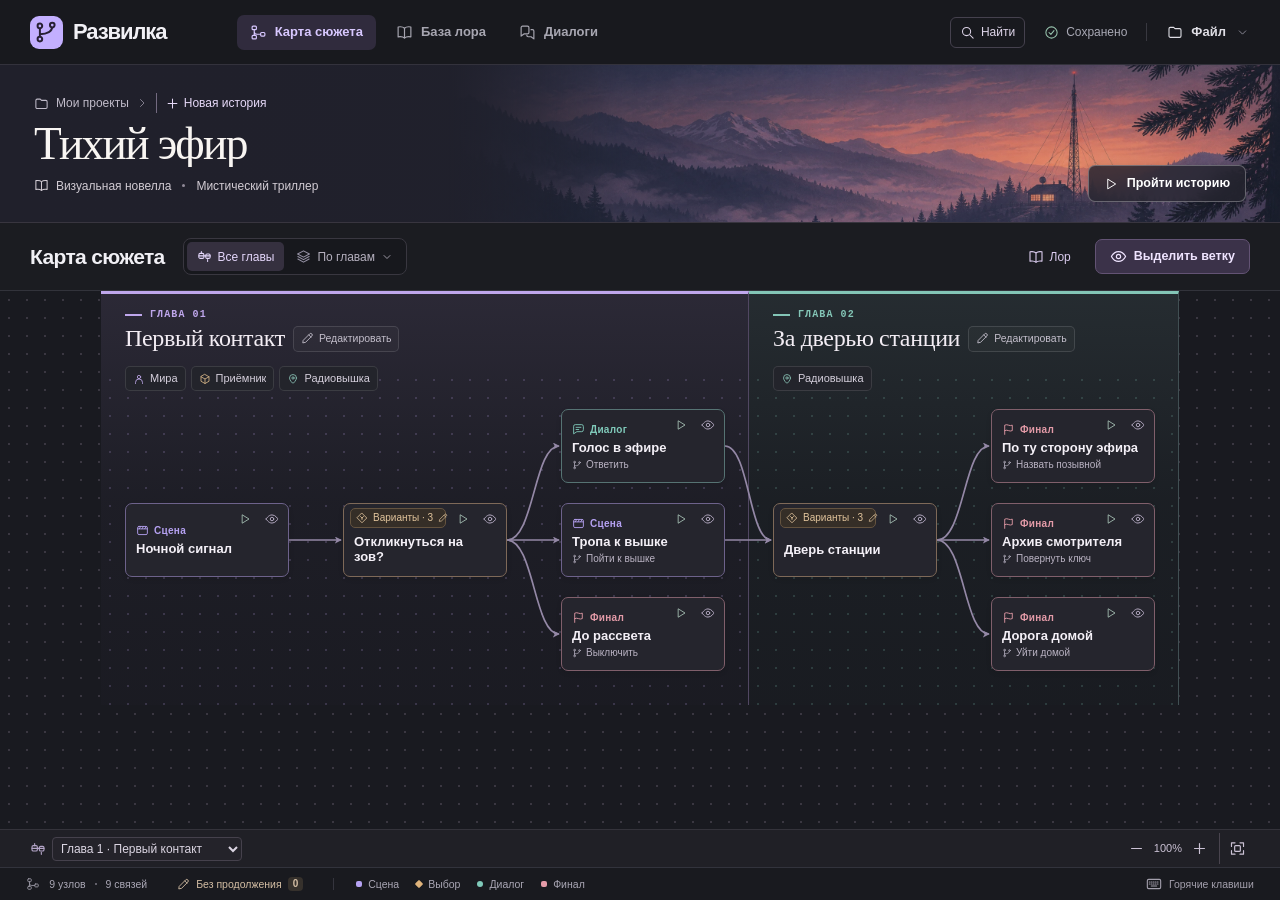
==== commit 28d0ee4d: "Preview scene histories and locate lore and unfinished branches" ====
--- a/Развилка.html
+++ b/Развилка.html
@@ -564,6 +564,72 @@
   .map-scope>button>.icon:first-child {display:none}
   .route-toggle {padding:6px 7px}.timeline-lore-toggle {padding:4px}
 }
+.scene-preview {position:absolute;right:31px;top:3px;display:grid;place-items:center;width:25px;height:24px;border-radius:4px;padding:0;color:#adc9bc}
+.scene-preview:hover,.scene-preview:focus-visible {background:#385544;color:#dcffec}
+.timeline-variants {max-width:96px;white-space:nowrap}
+.route-preview,.inspect-preview {display:inline-flex;align-items:center;justify-content:center;gap:6px;color:#c8eeda;background:#2a3a32;border:1px solid #4b6758;border-radius:5px;font-size:12px}
+.route-preview {padding:7px 9px;white-space:nowrap;margin-left:auto;flex-shrink:0}
+.route-preview+.route-back {margin-left:0}
+.inspect-preview {width:100%;padding:8px 9px;margin:0 0 9px}
+.route-preview:hover,.inspect-preview:hover {background:#3a5043}
+.preview-history {border-block:1px solid #40574b;background:#26332c}
+.preview-history summary {list-style:none;display:flex;align-items:center;gap:9px;padding:11px 19px;color:#a7d4b9;cursor:pointer}
+.preview-history summary::-webkit-details-marker {display:none}
+.preview-history summary>span:first-of-type,.preview-paths button>span {display:grid;min-width:0;gap:3px}
+.preview-history small,.preview-history strong {overflow-wrap:anywhere}
+.preview-history small {font-size:11px;font-weight:450;color:#b3cabb}
+.preview-history strong {font-size:13px;font-weight:600;color:#edf3ed}
+.switch-history {margin-left:auto;display:inline-flex;align-items:center;gap:4px;white-space:nowrap;font-size:11.5px}
+.preview-history[open] .switch-history svg {transform:rotate(180deg)}
+.preview-paths {display:grid;gap:4px;padding:0 14px 10px;max-height:34dvh;overflow:auto}
+.preview-paths button {display:flex;align-items:center;gap:9px;text-align:left;color:#b7cabc;padding:7px 9px;border:1px solid transparent;border-radius:5px}
+.preview-paths button:hover,.preview-paths button[aria-pressed="true"] {background:#32453a;border-color:#536f5c}
+.reader-modal:has(.preview-history) .reader-image {height:64px}
+.preview-target {margin:0 0 8px;font-size:19px}
+.unfinished-button {display:flex;align-items:center;gap:6px;padding:4px 6px;border-radius:4px;white-space:nowrap;color:#d4bea4}
+.unfinished-button:hover {color:#f6e6cd;background:#37302b}
+.unfinished-button b {font-size:10px;background:#36312c;border-radius:4px;padding:1px 5px}
+.unfinished-list h3 {font-size:12px;color:#cdc1d7;margin:0 0 5px}
+.unfinished-list section+section {margin-top:16px}
+.unfinished-list button {display:flex;align-items:center;gap:10px;width:100%;padding:9px 4px;text-align:left;border-bottom:1px solid #403b46}
+.unfinished-list button:hover {background:#322d38}
+.unfinished-list strong {font-size:13px;font-weight:550;overflow-wrap:anywhere;min-width:0}
+.unfinished-list button>svg:last-child {margin-left:auto;color:#aea4b7}
+.unfinished-list p,.lore-scenes {font-size:13px;color:#c8c0cd}
+.pending-mark {display:inline-flex;color:#d4b081}
+.timeline-card.unfinished-scene {border-bottom-style:dashed}
+.lore-show-map {display:flex;align-items:center;gap:8px;width:100%;margin:0 0 15px;padding:10px 12px;background:#302b37;color:var(--kind-color);border:1px solid #514559;border-radius:6px;text-align:left;font-size:13px}
+.lore-show-map span {margin-left:auto;font-size:11px;color:#c7becd}
+.lore-show-map:hover {background:#3a3243}
+.lore-scenes {margin:0 0 12px}.lore-scenes summary {cursor:pointer}.lore-scenes .chips {margin-top:7px}
+.appearance-strip {display:flex;align-items:center;flex:0 0 auto;gap:14px;padding:8px clamp(14px,2.35vw,42px);border-bottom:1px solid #60513e;background:#302b25}
+.appearance-title {display:flex;align-items:center;gap:8px;min-width:0;color:var(--kind-color)}
+.appearance-title span {display:grid;gap:2px;min-width:0}
+.appearance-title small {font-size:10.5px;color:#d4c3ac}.appearance-title strong {font-size:13px;overflow:hidden;text-overflow:ellipsis;white-space:nowrap}
+.appearance-strip select {max-width:min(48vw,460px);min-width:0;padding:5px 8px;border:1px solid #655743;border-radius:5px;background:#332e28;color:#f2e6d4;font:inherit;font-size:12px;text-overflow:ellipsis}
+.appearance-strip>button {margin-left:auto;display:flex;align-items:center;gap:5px;color:#e5d5bd;font-size:12px;white-space:nowrap;padding:6px;border-radius:4px}
+.appearance-strip>button:hover {background:#4b4033}
+.band-chip.focused-chip {border-color:var(--kind-color)}
+.lore-hit,.map-pane .node-card.lore-hit {border-color:#d7b47e;box-shadow:0 0 0 1px #d7b47e;background-color:#332e2a}
+.timeline-card.current-appearance {box-shadow:0 0 0 3px #d7b47e70}
+.lore-muted:not(:hover):not(:focus-within):not(.selected) {opacity:.44}
+.has-lore-focus .timeline-line {opacity:.4}
+.route-label-compact {display:none}
+.reader-body h3:focus {outline:none}
+@media(max-width:760px){
+  .statusbar:has(.unfinished-button) .legend {display:none}
+  .unfinished-button {margin-left:auto}.statusbar:has(.unfinished-button) .shortcut-button {margin-left:0}
+  .route-preview {padding:5px 7px;font-size:11px}
+  .route-location {min-width:85px}.route-location strong {max-width:100%}
+  .scene-preview {right:36px;width:26px;height:28px}
+  .appearance-strip {flex-wrap:wrap;gap:4px 8px;padding:6px 12px}
+  .appearance-strip select {order:2;width:100%;max-width:100%;font-size:13px}
+  .appearance-title {flex:1}
+}
+@media(max-width:365px) {
+  .route-label {display:none}
+  .route-label-compact {display:inline}
+}
 
 </style>
 </head>
@@ -647,6 +713,34 @@
 const nodeCount = n => countWords(n, ['узел','узла','узлов']);
 const edgeCount = n => countWords(n, ['связь','связи','связей']);
 const lineCount = n => countWords(n, ['реплика','реплики','реплик']);
+const sceneCount = n => countWords(n, ['сцена','сцены','сцен']);
+const needsContinuation = (node,hasExit) => node.type!=='ending' && !hasExit;
+function unfinishedScenes(p) {
+  const sources=new Set(p.edges.map(e=>e.from));
+  return p.nodes.filter(n=>needsContinuation(n,sources.has(n.id)));
+}
+
+// Explicit links always identify a record. An unambiguous speaker name also
+// locates that character's dialogue, including in projects made before this view.
+function loreOccurrences(p) {
+  const byLore=new Map(p.lore.map(item=>[item.id,[]])), byNode=new Map(), speakers=new Map();
+  const key=name=>name.trim().toLocaleLowerCase('ru').replace(/ё/g,'е');
+  for(const item of p.lore) {
+    if(item.kind!=='person')continue;
+    const name=key(item.title);
+    if(name)speakers.set(name,speakers.has(name)?null:item.id);
+  }
+  for(const n of p.nodes) {
+    const ids=new Set(n.lore);
+    for(const line of n.lines) {
+      const id=speakers.get(key(line.speaker));
+      if(id)ids.add(id);
+    }
+    byNode.set(n.id,ids);
+    for(const id of ids)byLore.get(id)?.push(n);
+  }
+  return {byLore,byNode};
+}
 function blankProject(title, genre = '') {
   return { id: uid(), title, genre, artwork: false, chapters: [{ id: uid(), title: 'Начало', start: null }], nodes: [], edges: [], lore: [] };
 }
@@ -908,12 +1002,12 @@
     : n.type === 'dialogue' && n.lines.length ? icon('bubbles',13) + lineCount(n.lines.length)
     : n.type === 'ending' ? icon('ending',13) + 'Конец ветки' : '';
   const start = chapterById(ui.chapter)?.start === n.id;
-  const route=overview.memory?(overview.memory.visited.has(n.id)?' chapter-on-path':' chapter-off-path'):'';
+  const route=overview.memory?(overview.memory.visited.has(n.id)?' chapter-on-path':' chapter-off-path'):loreCardClass(n.id);
   const next=(n.type==='scene'||n.type==='dialogue')?`<div class="scene-next-actions"><button data-action="next-scene" data-id="${idAttr(n.id)}" aria-label="Добавить следующую сцену">${icon('plus',12)}Сцена</button><button data-action="new-choice" data-id="${idAttr(n.id)}" aria-label="Добавить выбор после сцены">${icon('branch',12)}Выбор</button></div>`:'';
   return `<article id="card-${idAttr(n.id)}" class="node-card node-${n.type}${selected ? ' selected' : ''}${n.art ? ' illustrated' : ''}${topPorts.has(n.id)?' top-port':''}${route}" style="left:${pos.x}px;top:${pos.y}px;width:${b.w}px;height:${b.h}px;${typedStyle(n)}" data-node="${idAttr(n.id)}" role="button" tabindex="0" aria-label="${escapeHtml(NODE_TYPES[n.type].name+' '+n.title)}" aria-pressed="${selected}">
     ${start ? '<div class="start-label">'+icon('play',10)+'Начало</div>' : ''}
     ${n.art === 'radio' ? '<div class="node-art" role="img" aria-label="Старый приёмник в лесной сторожке"></div>' : ''}
-    <div class="node-content"><div class="node-meta">${typeTag(n.type)}<span class="node-number">${n.important?'<span class="important-mark" title="Ключевой момент" aria-label="Ключевой момент">'+icon('spark',12)+'</span>':''}#${pad(n.no)}</span></div>
+    <div class="node-content"><div class="node-meta">${typeTag(n.type)}<span class="node-number">${needsContinuation(n,outputs)?'<span class="pending-mark" title="Без продолжения" aria-label="Без продолжения">'+icon('edit',12)+'</span>':''}${n.important?'<span class="important-mark" title="Ключевой момент" aria-label="Ключевой момент">'+icon('spark',12)+'</span>':''}#${pad(n.no)}</span></div>
     <h3>${escapeHtml(n.title || 'Без названия')}</h3>
     ${footer ? '<div class="node-detail">'+footer+'</div>' : '<p class="node-summary">'+escapeHtml(n.description)+'</p>'}${next}</div>
     ${exits.length?`<button class="chapter-exit" data-action="other-chapters" data-id="${idAttr(n.id)}" title="Перейти к продолжению в другой главе">${icon('layers',11)}${chapterBadge}${icon('arrow',11)}</button>`:''}
@@ -935,7 +1029,7 @@
     <button id="show-inspector" class="show-inspector floating icon-button" data-action="show-inspector" title="Открыть детали узла" aria-label="Открыть детали узла">${icon('panel',16)}<span>Детали</span></button>
     ${!nodes.length ? '<div class="empty-map"><div class="empty-symbol">'+icon('map',30)+'</div><h3>С чего начнётся глава?</h3><div class="first-actions"><button class="btn primary" data-action="first-scene">'+icon('scene',16)+'Написать сцену</button><button class="btn subtle" data-action="new-choice">'+icon('choice',16)+'Начать с выбора</button></div></div>' : ''}
     <div class="camera-controls floating">${iconButton('zoom-out','minus','Уменьшить масштаб')}<button id="zoom-value" class="zoom-number" data-action="actual-size" title="Масштаб 100%">100%</button>${iconButton('zoom-in','plus','Увеличить масштаб')}<span class="tool-divider"></span>${iconButton('fit','fit','Показать всю карту (F)')}</div>
-    ${overview.path?`<div class="chapter-route-note floating"><button data-action="all-chapters">${icon('eye',14)}Ветка на шкале</button>${iconButton('clear-chapter-route','x','Снять выделение ветки')}</div>`:''}
+    ${overview.memory?`<div class="chapter-route-note floating"><button data-action="all-chapters">${icon('eye',14)}Ветка на шкале</button>${iconButton('clear-chapter-route','x','Снять выделение ветки')}</div>`:overview.loreId?`<div class="chapter-route-note floating"><button data-action="all-chapters">${icon('book',14)}${esc(project().lore.find(l=>l.id===overview.loreId).title)}</button>${iconButton('clear-lore-focus','x','Снять подсветку лора')}</div>`:''}
     ${nodes.length ? '<button id="minimap" class="minimap" data-action="minimap" title="Перейти в эту область карты" aria-label="Мини-карта. Перейти в эту область"><svg id="mini-svg" aria-hidden="true"></svg></button>' : ''}
     </section><aside id="inspector" class="inspector" aria-label="Детали узла"></aside>`;
   drawEdges(); renderInspector(); syncMapTools(); applyCamera();
@@ -1351,7 +1445,65 @@
 function startReading() {
   const start=project().chapters.find(c=>c.start)?.start;
   if (!start) { toast('Добавьте первый узел, чтобы пройти историю'); return; }
-  playSession={start,path:[{node:start,via:null}]}; renderReading();
+  beginReading([{node:start,via:null}]);
+}
+function beginReading(entry,preview=null) {
+  playSession={entry,path:entry.slice(),preview};
+  renderReading();
+}
+function previewScene(id) {
+  const p=project(), index=storyIndex(p);
+  if(!index.nodes.has(id))return;
+  const marked=overview.loreId?null:validStoryPath(p,index,overview.path);
+  const at=marked?.findLastIndex(step=>step.node===id)??-1;
+  if(at>=0){beginReading(marked.slice(0,at+1),{id,source:'map'});return;}
+  if(marked?.length) {
+    const extended=findStoryPath(p,index,id,null,marked);
+    if(extended.path){beginReading(extended.path,{id,source:'map'});return;}
+  }
+  const result=findStoryPath(p,index,id);
+  if(result.path){beginReading(result.path,{id,source:marked?'other':'found'});return;}
+  const message=result.limited?'Автопоиск достиг предела сочетаний. Можно выбрать путь на карте или начать без прошлых решений.':'Сейчас условия закрывают путь к этой сцене. Можно посмотреть её без прошлых решений.';
+  modal('Проверить отсюда',`<div class="modal-body"><h3 class="preview-target">${esc(index.nodes.get(id).title)}</h3><p class="context-copy">${message}</p></div><div class="form-footer"><button class="btn subtle" data-action="preview-map">${icon('map',15)}На карту</button><button class="btn primary" data-action="preview-isolated" data-id="${idAttr(id)}">${icon('play',15)}Проверить отдельно</button></div>`);
+}
+function historyTitle(path,index) {
+  const choices=[];
+  for(const step of path) {
+    const edge=index.edges.get(step.via);
+    if(edge&&index.outgoing.get(edge.from).length>1)choices.push(edge.label||index.nodes.get(edge.to).title);
+  }
+  if(choices.length)return choices.join(' → ');
+  return path.length===1?'Начало в этой сцене':'Через «'+index.nodes.get(path.at(-2).node).title+'»';
+}
+function previewHeader(session,index) {
+  const {id,source}=session.preview;
+  const location=source==='map'?'Выбранная на карте ветка':source==='other'?'Другой доступный путь':source==='isolated'?'Проверка без прошлых решений':'Путь к сцене';
+  return `<details class="preview-history"><summary>${icon('branch',16)}<span><small>${location} · ${esc(index.nodes.get(id).title)}</small><strong>${esc(historyTitle(session.entry,index))}</strong></span><span class="switch-history">Сменить путь ${icon('chevron-down',13)}</span></summary><div class="preview-paths"></div></details>`;
+}
+function showPreviewHistories() {
+  const session=playSession, preview=session?.preview, host=dialog.querySelector('.preview-paths');
+  if(!preview || !host)return;
+  const p=project(), index=storyIndex(p);
+  if(!preview.paths) {
+    const {paths,limited}=searchStoryRoutes(p,index,preview.id,{limit:12});
+    const sameEntry=path=>path.length===session.entry.length && path.every((s,i)=>s.node===session.entry[i].node&&s.via===session.entry[i].via);
+    preview.paths=[session.entry,...paths.filter(path=>!sameEntry(path))];
+    preview.limited=limited;
+  }
+  const outgoing=index.outgoing.get(preview.id);
+  host.innerHTML=preview.paths.map((path,i)=>{
+    const memory=readingMemory(p,path), current=path===session.entry;
+    const choices=outgoing.filter(e=>transitionOpen(e,memory)).map(e=>e.label||index.nodes.get(e.to).title);
+    const detail=choices.length?'Дальше — '+choices.join(' · '):index.nodes.get(preview.id).type==='ending'?'Финал':outgoing.length?'Переходы закрыты':'Без продолжения';
+    return `<button data-action="preview-path" data-index="${i}" aria-pressed="${current}">${icon(current?'check':'branch',15)}<span><strong>${esc(historyTitle(path,index))}</strong><small>${esc(detail)}</small></span></button>`;
+  }).join('')+(preview.limited?'<small>Показана часть доступных путей.</small>':'')+'<button data-action="preview-map" class="text-action">'+icon('map',14)+'Выбрать путь на карте</button>';
+}
+function choosePreviewHistory(i) {
+  const preview=playSession?.preview, path=preview?.paths?.[i];
+  if(!path)return;
+  if(path!==playSession.entry)preview.source='chosen';
+  beginReading(path,preview);
+  dialog.querySelector('.preview-history summary')?.focus({preventScroll:true});
 }
 function followEdge(id) {
   if(!playSession)return;
@@ -1365,17 +1517,23 @@
   const memory=readingMemory(project(),playSession.path), eligible=outgoing.filter(e=>transitionOpen(e,memory));
   const conditional=outgoing.filter(e=>e.rules?.length);
   const explanation=conditional.length?`<details class="route-check"><summary>Проверить условия</summary>${conditional.map(e=>`<div><b>${esc(e.label||nodeById(e.to).title)}</b><small>${e.ruleMode==='any'?'Достаточно одного условия':'Нужны все условия'}</small>${e.rules.map(rule=>`<p class="${ruleMet(rule,memory)?'met':'unmet'}">${icon(ruleMet(rule,memory)?'check':'x',13)}${esc(ruleCaption(rule))}</p>`).join('')}</div>`).join('')}</details>`:'';
-  const end=outgoing.length?'На этом маршруте нет доступного перехода':'Конец ветки';
+  const unfinished=needsContinuation(n,outgoing.length);
+  const end=outgoing.length?'На этом маршруте нет доступного перехода':unfinished?'Сцена пока без продолжения':'Конец ветки';
   const choices=eligible.map(e=>{
     const dest=nodeById(e.to);
     return `<button data-action="read-next" data-id="${idAttr(e.id)}"><span>${esc(e.label||dest.title)}${n.chapter!==dest.chapter?'<small>'+esc(chapterName(dest.chapter))+'</small>':''}</span>${icon('arrow',16)}</button>`;
   }).join('');
   const body=`<div class="reader-image ${n.art==='radio'?'receiver':project().artwork?'forest':'abstract'}"><span>${typeTag(n.type)}</span></div>
-    <div class="reader-body"><div class="reader-location">${esc(chapterName(n.chapter))} <span> / </span> #${pad(n.no)}</div><h3>${esc(n.title)}</h3>${n.description?'<p class="reader-description">'+esc(n.description)+'</p>':''}
+    ${playSession.preview?previewHeader(playSession,storyIndex(project())):''}
+    <div class="reader-body"><div class="reader-location">${esc(chapterName(n.chapter))} <span> / </span> #${pad(n.no)}</div><h3 tabindex="-1">${esc(n.title)}</h3>${n.description?'<p class="reader-description">'+esc(n.description)+'</p>':''}
     ${n.lines.length?'<div class="reader-lines">'+n.lines.map(l=>`<div><b>${esc(l.speaker||'Рассказчик')}</b><p>${esc(l.text)}</p></div>`).join('')+'</div>':''}
-    <div class="reader-choices">${choices||'<div class="reader-end">'+icon('ending',16)+end+'</div>'}</div>${explanation}</div>
-    <div class="reader-controls"><button class="quiet-button" data-action="read-back" ${playSession.path.length<2?'disabled':''}>${icon('arrow-left',15)}Назад</button><button class="quiet-button" data-action="read-restart">${icon('reset',14)}Сначала</button><button class="quiet-button" data-action="read-route">${icon('eye',15)}Показать ветку</button><button class="quiet-button" data-action="jump" data-id="${idAttr(n.id)}">${icon('map',14)}К узлу</button></div>`;
-  modal('Прохождение истории',body,'reader-modal');
+    <div class="reader-choices">${choices||'<div class="reader-end">'+icon(unfinished?'edit':'ending',16)+end+'</div>'}</div>${explanation}</div>
+    <div class="reader-controls"><button class="quiet-button" data-action="read-back" ${playSession.path.length<=playSession.entry.length?'disabled':''}>${icon('arrow-left',15)}Назад</button><button class="quiet-button" data-action="read-restart">${icon('reset',14)}${playSession.preview?'К началу проверки':'Сначала'}</button><button class="quiet-button" data-action="read-route">${icon('eye',15)}Показать ветку</button><button class="quiet-button" data-action="jump" data-id="${idAttr(n.id)}">${icon('map',14)}К узлу</button></div>`;
+  modal(playSession.preview?'Проверка сцены':'Прохождение истории',body,'reader-modal');
+  dialog.scrollTop=0;
+  dialog.querySelector('.reader-body h3').focus({preventScroll:true});
+  const picker=dialog.querySelector('.preview-history');
+  picker?.addEventListener('toggle',()=>{if(picker.open&&picker.isConnected)showPreviewHistories();});
 }
 
 </script>
@@ -1435,9 +1593,11 @@
   return fork;
 }
 
-// Search for a single playable route. Only decisions referenced by conditions
-// on the way to this destination can distinguish two visits to the same scene.
-function findStoryPath(p,index,target,finalEdge=null) {
+// A single route needs only the rules on its way to the destination. For
+// preview alternatives, keep earlier choices that can affect later scenes too.
+function searchStoryRoutes(p,index,target,{finalEdge=null,prefix=null,limit=1}={}) {
+  if (!index.nodes.has(target)) return {paths:[]};
+  const alternatives=limit>1;
   const ancestors = new Set([target]), pending = [target];
   const flags = {node:new Map(),edge:new Map()};
   let nextFlag = 1n;
@@ -1460,21 +1620,38 @@
       }
     }
   }
+  if (alternatives) {
+    const future=new Set([target]), queue=[target];
+    for(let i=0;i<queue.length;i++) {
+      for(const edge of index.outgoing.get(queue[i])) {
+        collectRules(edge);
+        if(!future.has(edge.to)){future.add(edge.to);queue.push(edge.to);}
+      }
+    }
+  }
   const first = p.chapters.find(c => c.start)?.start;
-  let roots = [first];
-  if (!ancestors.has(first)) {
+  let roots = [first], initialMask=0n;
+  if (prefix?.length) {
+    const last=prefix.at(-1).node;
+    if(!ancestors.has(last))return {paths:[]};
+    roots=[last];
+    for(const step of prefix)initialMask|=(flags.node.get(step.node)||0n)|(flags.edge.get(step.via)||0n);
+  } else if (!ancestors.has(first)) {
     roots = [...ancestors].filter(id=>!index.incoming.get(id).length);
     if (!roots.length) roots = [p.chapters.find(c=>ancestors.has(c.start))?.start || target];
   }
-  const states = [], seen = new Map();
-  function enqueue(node,mask,parent,via) {
+  const states = [], seen = new Map(), paths=[];
+  let limited=false;
+  function enqueue(node,mask,parent,via,branch) {
     let masks = seen.get(node);
     if (!masks) { masks=new Set(); seen.set(node,masks); }
-    if (masks.has(mask)) return;
-    masks.add(mask);
-    states.push({node,mask,parent,via});
-  }
-  for (const root of roots) enqueue(root,flags.node.get(root)||0n,-1,null);
+    const key=alternatives?mask.toString(36)+'/'+branch:mask;
+    if (masks.has(key)) return;
+    if(states.length>=30000){limited=true;return;}
+    masks.add(key);
+    states.push({node,mask,parent,via,branch});
+  }
+  for (const root of roots) enqueue(root,initialMask|(flags.node.get(root)||0n),-1,prefix?.at(-1)?.via||null,alternatives?'root/'+root:'');
   let activeMask = 0n;
   const memory = {
     nodes:index.nodes, edges:index.edges,
@@ -1485,6 +1662,7 @@
     const state = states[i];
     activeMask = state.mask;
     if (state.node===target && (!finalEdge || transitionOpen(finalEdge,memory))) {
+      if(paths.length===limit)return {paths,limited:true};
       const path=[];
       for (let cursor=i; cursor!==-1; cursor=states[cursor].parent) {
         const {node,via}=states[cursor];
@@ -1492,17 +1670,22 @@
       }
       path.reverse();
       if (finalEdge) path.push({node:finalEdge.to,via:finalEdge.id});
-      return {path};
-    }
-    // Bound interactive work for stories with combinatorially many choice histories.
-    if (i>=30000) return {limited:true};
-    for (const edge of index.outgoing.get(state.node)) {
+      paths.push(prefix?.length ? prefix.slice(0,-1).concat(path) : path);
+      if(!alternatives)return {paths,limited:false};
+    }
+    const outgoing=index.outgoing.get(state.node);
+    for (const edge of outgoing) {
       if (!ancestors.has(edge.to) || !transitionOpen(edge,memory)) continue;
       const mask=activeMask | (flags.edge.get(edge.id)||0n) | (flags.node.get(edge.to)||0n);
-      enqueue(edge.to,mask,i,edge.id);
-    }
-  }
-  return {};
+      enqueue(edge.to,mask,i,edge.id,alternatives&&outgoing.length>1?'edge/'+edge.id:state.branch);
+    }
+  }
+  return {paths,limited};
+}
+
+function findStoryPath(p,index,target,finalEdge=null,prefix=null) {
+  const result=searchStoryRoutes(p,index,target,{finalEdge,prefix});
+  return {path:result.paths[0],limited:result.limited};
 }
 
 </script>
@@ -1513,7 +1696,7 @@
 let lastDiagram = ui.page;
 
 function resetOverview() {
-  overview = {projectId:project().id,path:null,zoom:null,left:0,top:0,showLore:true,layout:null};
+  overview = {projectId:project().id,path:null,loreId:null,loreScene:null,zoom:null,left:0,top:0,showLore:true,layout:null};
 }
 
 function chapterColumns(nodes,chapter,index) {
@@ -1557,7 +1740,8 @@
     const nodes=byChapter.get(chapter.id), columns=chapterColumns(nodes,chapter,index);
     const rows=columns.reduce((max,col)=>Math.max(max,col.length),1);
     const width=Math.max(268,(Math.max(1,columns.length)-1)*s.stepX+s.width+s.pad*2);
-    const loreIds=new Set(nodes.flatMap(n=>n.lore));
+    const loreIds=new Set();
+    for(const n of nodes)for(const id of overview.occurrences.byNode.get(n.id))loreIds.add(id);
     for (const id of loreIds) usedLore.add(id);
     const band={chapter,i,x,width,nodes,lore:[...loreIds].map(id=>lore.get(id)).filter(Boolean),color:BAND_COLORS[i%BAND_COLORS.length]};
     bands.push(band);
@@ -1584,7 +1768,7 @@
 
 function timelineBand(band) {
   const {chapter,i,x,width,color,lore}=band;
-  const chip=l=>`<button class="band-chip kind-${l.kind}" data-action="edit-lore" data-id="${idAttr(l.id)}" title="${esc(LORE_KINDS[l.kind].name+' · '+l.title)}">${icon(LORE_KINDS[l.kind].icon,12)}<span>${esc(l.title)}</span></button>`;
+  const chip=l=>`<button class="band-chip kind-${l.kind}${l.id===overview.loreId?' focused-chip':''}" data-action="edit-lore" data-id="${idAttr(l.id)}" title="${esc(LORE_KINDS[l.kind].name+' · '+l.title)}">${icon(LORE_KINDS[l.kind].icon,12)}<span>${esc(l.title)}</span></button>`;
   return `<section class="timeline-band" data-band="${idAttr(chapter.id)}" aria-label="${esc(chapterName(chapter.id))}" style="left:${x}px;width:${width}px;--band-color:${color}">
     <header class="band-head"><span class="band-number">Глава ${pad(i+1)}</span><div><h3 title="${esc(chapter.title)}">${esc(chapter.title)}</h3><button class="band-open" data-action="chapter" data-id="${idAttr(chapter.id)}" aria-label="Редактировать главу ${i+1}" title="Открыть карту главы">${icon('edit',13)}Редактировать</button></div></header>
     ${overview.showLore && lore.length?`<div class="band-lore" aria-label="Лор главы ${i+1}">${lore.map(chip).join('')}</div>`:''}
@@ -1597,9 +1781,11 @@
   const onPath=memory?.visited.has(n.id);
   const caption=label?`<small title="${esc(label)}">${icon('branch',10)}${esc(label)}</small>`:'';
   const choice=n.type==='choice';
-  return `<article class="timeline-card${choice?' with-variants':''}${memory?(onPath?' on-path':' off-path'):''}${tip===n.id?' path-tip':''}" data-scene="${idAttr(n.id)}" style="left:${point.x}px;top:${point.y}px;${typedStyle(n)}">
+  const unfinished=needsContinuation(n,index.outgoing.get(n.id).length);
+  return `<article class="timeline-card${choice?' with-variants':''}${memory?(onPath?' on-path':' off-path'):''}${tip===n.id?' path-tip':''}${loreCardClass(n.id)}${n.id===overview.loreScene?' current-appearance':''}${unfinished?' unfinished-scene':''}" data-scene="${idAttr(n.id)}" style="left:${point.x}px;top:${point.y}px;${typedStyle(n)}">
     <button class="timeline-scene" data-action="jump" data-id="${idAttr(n.id)}" title="${esc('Открыть сцену «'+n.title+'» в главе')}">${choice?'':typeTag(n.type)}<strong>${esc(n.title)}</strong>${caption}</button>
     ${choice?`<button class="timeline-variants" data-action="edit-choice" data-id="${idAttr(n.id)}" aria-label="${esc('Редактировать варианты «'+n.title+'»')}">${icon('choice',12)}Варианты · ${index.outgoing.get(n.id).length}${icon('edit',10)}</button>`:''}
+    <button class="scene-preview" data-action="preview-scene" data-id="${idAttr(n.id)}" aria-label="${esc('Проверить отсюда · '+n.title)}" title="Проверить отсюда">${icon('play',12)}</button>
     <button class="scene-eye" data-action="trace-to" data-id="${idAttr(n.id)}" aria-label="${esc('Показать путь к сцене «'+n.title+'»')}" title="Показать путь к этой сцене">${icon(onPath?'check':'eye',14)}</button></article>`;
 }
 
@@ -1626,15 +1812,66 @@
 
 function routeStrip(p,index,memory) {
   const path=overview.path;
-  if (!path) return '';
+  if (!memory || !path) return '';
   const last=index.nodes.get(path.at(-1).node), outgoing=index.outgoing.get(last.id);
   const options=outgoing.filter(edge=>transitionOpen(edge,memory));
-  let status=options.length?'Продолжить ветку':last.type==='ending'?'Финал':outgoing.length?'Нет доступных переходов':'Конец ветки';
+  let status=options.length?'Продолжить ветку':outgoing.length?'Нет доступных переходов':last.type==='ending'?'Финал':'Без продолжения';
   if(path[0].node!==p.chapters.find(c=>c.start)?.start)status+=' · от «'+index.nodes.get(path[0].node).title+'»';
   const back=previousFork(p,index,path);
   return `<div class="route-strip"><div class="route-location" aria-live="polite">${icon('eye',18)}<span><small>${esc(status)}</small><strong>${esc(last.title)}</strong></span></div>
     <div class="route-options">${options.map(edge=>`<button data-action="trace-edge" data-id="${idAttr(edge.id)}">${esc(edge.label||index.nodes.get(edge.to).title)}${icon('arrow',13)}</button>`).join('')}</div>
+    <button class="route-preview" data-action="preview-scene" data-id="${idAttr(last.id)}">${icon('play',14)}Проверить отсюда</button>
     ${path.length>1?`<button class="route-back" data-action="trace-back" title="Вернуться к предыдущему выбору">${icon('undo',14)}${back<0?'Шаг назад':'К развилке'}</button>`:''}</div>`;
+}
+
+function loreCardClass(id) {
+  if(!overview.loreMatches.size)return '';
+  return overview.loreMatches.has(id)?' lore-hit':' lore-muted';
+}
+
+function appearanceStrip(layout,item) {
+  const matches=overview.loreMatches;
+  const groups=layout.bands.map(b=>{
+    const nodes=b.nodes.filter(n=>matches.has(n.id)).sort((a,z)=>{
+      const first=layout.cards.get(a.id), second=layout.cards.get(z.id);
+      return first.x-second.x||first.y-second.y||a.no-z.no;
+    });
+    return {chapter:b.chapter.id,nodes};
+  }).filter(g=>g.nodes.length);
+  if(!matches.has(overview.loreScene))overview.loreScene=groups[0]?.nodes[0].id||null;
+  const options=groups.map(g=>`<optgroup label="${esc(chapterName(g.chapter))}">${g.nodes.map(n=>`<option value="${idAttr(n.id)}" ${n.id===overview.loreScene?'selected':''}>${esc(chapterName(g.chapter)+' · '+n.title)}</option>`).join('')}</optgroup>`).join('');
+  return `<div class="appearance-strip kind-${item.kind}"><div class="appearance-title">${icon(LORE_KINDS[item.kind].icon,18)}<span><small>${matches.size?sceneCount(matches.size):'Пока нет связанных сцен'}</small><strong>${esc(item.title)}</strong></span></div>${matches.size?`<select id="appearance-scene" aria-label="Перейти к появлению на карте">${options}</select>`:''}<button data-action="clear-lore-focus">${icon('x',14)}Снять подсветку</button></div>`;
+}
+
+function revealTimelineScene(id) {
+  const pane=byId('timeline-scroll');
+  const card=pane&&Array.from(pane.querySelectorAll('[data-scene]')).find(el=>el.dataset.scene===id);
+  card?.scrollIntoView({block:'nearest',inline:'nearest'});
+  return card;
+}
+
+function selectAppearance(id) {
+  if(!overview.loreMatches.has(id))return;
+  overview.loreScene=id;
+  const old=byId('timeline-scroll').querySelector('.current-appearance');
+  old?.classList.remove('current-appearance');
+  revealTimelineScene(id)?.classList.add('current-appearance');
+}
+
+function showLoreOnMap(id) {
+  overview.loreId=id;overview.loreScene=null;ui.page='timeline';
+  renderAll();
+  revealTimelineScene(overview.loreScene);
+  (byId('appearance-scene')||document.querySelector('.appearance-strip button'))?.focus({preventScroll:true});
+}
+
+function clearLoreFocus() {
+  overview.loreId=null;overview.loreScene=null;
+  renderAll();
+  if(ui.page==='timeline'){
+    if(overview.path)revealTimelineScene(overview.path.at(-1).node);
+    document.querySelector('[data-action="trace-toggle"]')?.focus({preventScroll:true});
+  }
 }
 
 function renderTimeline(index) {
@@ -1642,9 +1879,10 @@
   const layout=layoutTimeline(p,index);
   overview.layout=layout;
   const memory=overview.memory;
+  const item=p.lore.find(l=>l.id===overview.loreId);
   const unassigned=overview.showLore&&layout.unassigned.length?`<div class="loose-lore"><button data-action="loose-lore">${icon('book',14)}Общий лор <b>${layout.unassigned.length}</b></button><div>${layout.unassigned.map(l=>`<button class="band-chip kind-${l.kind}" data-action="edit-lore" data-id="${idAttr(l.id)}">${icon(LORE_KINDS[l.kind].icon,12)}<span>${esc(l.title)}</span></button>`).join('')}</div></div>`:'';
-  byId('workspace').innerHTML=`${routeStrip(p,index,memory)}
-    <div class="timeline-scroll" id="timeline-scroll" tabindex="0" role="region" aria-label="Шкала сюжета по главам"><div class="timeline-sheet"><div class="timeline-board" style="width:${layout.width}px;height:${layout.height}px">
+  byId('workspace').innerHTML=`${item?appearanceStrip(layout,item):routeStrip(p,index,memory)}
+    <div class="timeline-scroll${overview.loreMatches.size?' has-lore-focus':''}" id="timeline-scroll" tabindex="0" role="region" aria-label="Шкала сюжета по главам"><div class="timeline-sheet"><div class="timeline-board" style="width:${layout.width}px;height:${layout.height}px">
       ${layout.bands.map(timelineBand).join('')}
     </div></div></div>${unassigned}
     <div class="timeline-foot"><label class="band-selector">${icon('timeline',16)}<select id="timeline-chapter" aria-label="Перейти к главе на шкале">${layout.bands.map(b=>`<option value="${idAttr(b.chapter.id)}">${esc(chapterName(b.chapter.id))}</option>`).join('')}</select></label>
@@ -1659,7 +1897,7 @@
   layout.graphTop=graphTop;
   board.style.height=layout.height+'px';
   board.style.setProperty('--graph-top',graphTop+'px');
-  board.insertAdjacentHTML('beforeend',timelineEdges(p,layout,memory)+p.nodes.map(n=>timelineCard(n,layout.cards.get(n.id),index,memory,overview.path?.at(-1).node)).join(''));
+  board.insertAdjacentHTML('beforeend',timelineEdges(p,layout,memory)+p.nodes.map(n=>timelineCard(n,layout.cards.get(n.id),index,memory,memory?overview.path.at(-1).node:null)).join(''));
   if (overview.zoom===null) overview.zoom=Math.max(narrowMap.matches ? .9 : .77,Math.min(1,(pane.clientWidth-20)/layout.width,(pane.clientHeight-12)/layout.height));
   sizeTimeline();
   pane.scrollTo(overview.left,overview.top);
@@ -1739,13 +1977,11 @@
 function showTimelinePath(path,reveal=true) {
   if (overview.projectId!==project().id) resetOverview();
   const action=document.activeElement?.dataset.action, id=document.activeElement?.dataset.id;
+  overview.loreId=null;overview.loreScene=null;
   overview.path=path;
   ui.page='timeline';
   renderAll();
-  if (path && reveal) {
-    const card=Array.from(byId('timeline-scroll').querySelectorAll('[data-scene]')).find(el=>el.dataset.scene===path.at(-1).node);
-    card?.scrollIntoView({block:'nearest',inline:'nearest'});
-  }
+  if(path&&reveal)revealTimelineScene(path.at(-1).node);
   if(action && ['trace-edge','trace-to','trace-back','trace-toggle','read-route'].includes(action)) {
     const buttons=[...document.querySelectorAll('button[data-action]')];
     const focus=buttons.find(b=>b.dataset.action===action && b.dataset.id===id)
@@ -1755,7 +1991,7 @@
 }
 
 function startTimelinePath() {
-  if (overview.path) {showTimelinePath(null);return;}
+  if (overview.path) {showTimelinePath(overview.loreId?overview.path:null);return;}
   const p=project(), start=p.chapters.find(c=>c.start)?.start;
   if (start) showTimelinePath(followUnambiguous(p,storyIndex(p),[{node:start,via:null}]));
 }
@@ -1764,7 +2000,7 @@
   const p=project(), index=ui.page==='timeline'?overview.layout.index:storyIndex(p), edge=isEdge?index.edges.get(id):null;
   const target=edge?edge.from:id;
   let path=null;
-  if (overview.path) {
+  if (overview.memory) {
     const at=overview.path.findLastIndex(step=>step.node===target);
     if (at>=0) {
       const prefix=overview.path.slice(0,at+1);
@@ -2026,7 +2262,10 @@
   const allChapters=ui.page==='timeline', diagram=allChapters||ui.page==='map';
   const story=allChapters||overview.path?storyIndex(p):null;
   if(overview.path)overview.path=validStoryPath(p,story,overview.path);
-  overview.memory=overview.path?readingMemory(p,overview.path):null;
+  overview.occurrences=loreOccurrences(p);
+  if(!overview.occurrences.byLore.has(overview.loreId)){overview.loreId=null;overview.loreScene=null;}
+  overview.loreMatches=new Set((overview.occurrences.byLore.get(overview.loreId)||[]).map(n=>n.id));
+  overview.memory=overview.path&&!overview.loreId?readingMemory(p,overview.path):null;
   if(diagram)lastDiagram=ui.page;
   if (!chapterById(ui.chapter)) ui.chapter=p.chapters[0].id;
   if (!nodeById(ui.selected) || nodeById(ui.selected).chapter!==ui.chapter) ui.selected=chapterById(ui.chapter).start || chapterNodes()[0]?.id || null;
@@ -2042,8 +2281,9 @@
   const chapter=chapterById(ui.chapter), mainAction={map:['add-node','Добавить узел'],lore:['add-lore','Добавить запись'],dialogues:['add-line','Добавить реплику']}[navPage];
   const chapterNum=p.chapters.findIndex(c=>c.id===chapter.id)+1;
   const scope=diagram?`<div class="map-scope" role="group" aria-label="Вид карты"><button data-action="all-chapters" class="${allChapters?'current':''}" aria-pressed="${allChapters}">${icon('timeline',15)}Все главы</button><button data-action="chapters" class="chapter-switch ${allChapters?'':'current'}" aria-haspopup="true">${icon('layers',15)}<span>${allChapters?'По главам':'Глава '+chapterNum+'<span class="chapter-name"> · '+esc(chapter.title)+'</span>'}</span>${icon('chevron-down',12)}</button></div>`:'';
-  const focusLabel=overview.path?'Снять выделение':'Выделить ветку';
-  const actions=allChapters?`<button class="timeline-lore-toggle" data-action="timeline-lore" aria-pressed="${overview.showLore}" aria-label="Показывать лор глав" title="Показывать лор глав">${icon('book',16)}<span>Лор</span></button><button data-action="trace-toggle" class="btn route-toggle ${overview.path?'enabled':''}" aria-pressed="${!!overview.path}" ${p.nodes.length?'':'disabled'}>${icon('eye',17)}${focusLabel}</button>`:`<div class="history-actions">${iconButton('undo','undo','Отменить (Ctrl+Z)')}${iconButton('redo','redo','Повторить (Ctrl+Shift+Z)')}</div><span class="tool-divider"></span><button class="btn primary add-button" data-action="${mainAction[0]}">${icon('plus',17)}${mainAction[1]}</button>`;
+  const focusLabel=overview.memory?'Снять выделение':overview.path?'К выделенной ветке':'Выделить ветку';
+  const compactFocus=overview.memory?'Снять':overview.path?'К ветке':'Ветка';
+  const actions=allChapters?`<button class="timeline-lore-toggle" data-action="timeline-lore" aria-pressed="${overview.showLore}" aria-label="Показывать лор глав" title="Показывать лор глав">${icon('book',16)}<span>Лор</span></button><button data-action="trace-toggle" class="btn route-toggle ${overview.memory?'enabled':''}" aria-label="${focusLabel}" title="${focusLabel}" aria-pressed="${!!overview.memory}" ${p.nodes.length?'':'disabled'}>${icon('eye',17)}<span class="route-label">${focusLabel}</span><span class="route-label-compact">${compactFocus}</span></button>`:`<div class="history-actions">${iconButton('undo','undo','Отменить (Ctrl+Z)')}${iconButton('redo','redo','Повторить (Ctrl+Shift+Z)')}</div><span class="tool-divider"></span><button class="btn primary add-button" data-action="${mainAction[0]}">${icon('plus',17)}${mainAction[1]}</button>`;
   byId('workbar').classList.toggle('diagram-bar',diagram);
   byId('workbar').innerHTML=`<div class="view-context"><h2>${views[navPage][0]}</h2>${scope}</div><div class="work-actions">${actions}</div>`;
   if (allChapters) { mapResize?.disconnect(); renderTimeline(story); }
@@ -2057,7 +2297,16 @@
   const count=diagram ? nodeCount(here.size)+'<span class="status-dot">·</span>'+edgeCount(all?project().edges.length:project().edges.filter(e=>here.has(e.from)).length)
     : ui.page==='lore' ? countWords(project().lore.length,['запись','записи','записей']) : lineCount(project().nodes.reduce((n,v)=>n+v.lines.length,0));
   const legend=diagram ? Object.entries(NODE_TYPES).map(([key,t])=>`<span class="legend-item"><i class="legend-swatch swatch-${key}" style="--node-color:${t.color}"></i>${t.name}</span>`).join('') : '';
-  byId('statusbar').innerHTML=`<div class="status-count">${icon(diagram?'map':views[ui.page][1],14)}${count}</div><div class="legend">${legend}</div><button class="shortcut-button" data-action="shortcuts">${icon('keyboard',16)}<span>Горячие клавиши</span></button>`;
+  const pending=diagram?unfinishedScenes(project()).length:0;
+  const openEnds=diagram?`<button class="unfinished-button" data-action="unfinished" title="Сцены без исходящих переходов во всех главах">${icon('edit',13)}Без продолжения <b>${pending}</b></button>`:'';
+  byId('statusbar').innerHTML=`<div class="status-count">${icon(diagram?'map':views[ui.page][1],14)}${count}</div>${openEnds}<div class="legend">${legend}</div><button class="shortcut-button" data-action="shortcuts">${icon('keyboard',16)}<span>Горячие клавиши</span></button>`;
+}
+function openUnfinishedScenes() {
+  const p=project(), pending=unfinishedScenes(p), groups=new Map();
+  for(const n of pending){if(!groups.has(n.chapter))groups.set(n.chapter,[]);groups.get(n.chapter).push(n);}
+  const list=p.chapters.filter(c=>groups.has(c.id)).map(c=>`<section><h3>${esc(chapterName(c.id))}</h3>${groups.get(c.id).map(n=>`<button data-action="jump" data-id="${idAttr(n.id)}">${typeTag(n.type)}<strong>${esc(n.title)}</strong>${icon('chevron-right',15)}</button>`).join('')}</section>`).join('');
+  const msg=p.nodes.length?'У каждой сцены есть продолжение или отметка «Финал».':'Здесь появятся сцены, которым нужно продолжение.';
+  modal('Без продолжения',`<div class="modal-body unfinished-list">${list||'<p>'+msg+'</p>'}</div>`);
 }
 function loreChip(item) { return `<span class="lore-chip kind-${item.kind}">${icon(LORE_KINDS[item.kind].icon,12)}${esc(item.title)}</span>`; }
 function renderInspector() {
@@ -2075,6 +2324,7 @@
   panel.innerHTML=`<div class="inspector-head"><span>${icon('panel',16)}Детали узла</span>${iconButton('hide-inspector','x','Закрыть детали узла')}</div>
     <div class="inspector-scroll"><div class="inspector-id"><button class="type-edit" data-action="node-type" title="Изменить тип узла">${typeTag(n.type)}${icon('chevron-down',12)}</button><span class="inspector-ident"><span class="inspector-no">УЗЕЛ #${pad(n.no)}</span>${iconButton('toggle-important','spark',n.important?'Снять отметку «Ключевой момент»':'Отметить ключевой момент',`aria-pressed="${!!n.important}"`)}</span></div>
     <label class="field"><span>Название</span><input data-edit="title" data-id="${idAttr(n.id)}" value="${esc(n.title)}" maxlength="240" placeholder="Название узла"></label>
+    <button class="inspect-preview" data-action="preview-scene" data-id="${idAttr(n.id)}">${icon('play',14)}Проверить отсюда</button>
     ${n.type!=='ending'?`<button class="writer-from-scene" data-action="${n.type==='choice'?'edit-choice':'new-choice'}" data-id="${idAttr(n.id)}">${icon('branch',15)}${n.type==='choice'?'Редактировать варианты':'Добавить выбор после сцены'}</button>`:''}
     <label class="field"><span>Описание</span><textarea data-edit="description" data-id="${idAttr(n.id)}" rows="4" placeholder="Что происходит в этой точке истории?">${esc(n.description)}</textarea></label>
     <section class="inspector-section"><div class="section-line"><h3>${icon('book',15)}Связанный лор</h3>${iconButton('attach-lore','plus','Привязать запись лора')}</div>
@@ -2100,7 +2350,7 @@
   if (ui.page==='lore') {
     const items=project().lore.filter(l=>(ui.kind==='all'||l.kind===ui.kind)&&match(l.title,l.description));
     host.className='lore-grid'; host.innerHTML=items.map(l=>{
-      const used=project().nodes.filter(n=>n.lore.includes(l.id)).length;
+      const used=overview.occurrences.byLore.get(l.id).length;
       return `<button class="lore-card kind-${l.kind}" data-action="edit-lore" data-id="${idAttr(l.id)}"><div class="lore-card-top"><span class="lore-icon">${icon(LORE_KINDS[l.kind].icon,21)}</span><span>${LORE_KINDS[l.kind].name}</span>${icon('edit',14)}</div><h3>${esc(l.title)}</h3><p>${esc(l.description)}</p><div class="card-foot">${icon('link',13)}${nodeCount(used)}</div></button>`;
     }).join('');
     if (!items.length) host.innerHTML=emptyCollection(q||ui.kind!=='all'?'Записи не найдены':'Здесь будет лор истории',q||ui.kind!=='all'?'Измените условия поиска.':'Добавьте персонажа, место, предмет или событие.','book');
@@ -2118,7 +2368,7 @@
   const pane=mapPane(), w=pane?.clientWidth||lastPaneSize?.w, h=pane?.clientHeight||lastPaneSize?.h;
   const map=w&&h?{x:(w/2-camera.x)/camera.scale,y:(h/2-camera.y)/camera.scale,scale:camera.scale}:null;
   const place={diagram:lastDiagram,chapter:ui.chapter,selected:ui.selected,map,inspector:ui.inspector,
-    left:overview.left,top:overview.top,zoom:overview.zoom,lore:overview.showLore,path:overview.path};
+    left:overview.left,top:overview.top,zoom:overview.zoom,lore:overview.showLore,path:overview.path,loreId:overview.loreId,loreScene:overview.loreScene};
   try {sessionStorage.setItem(placeKey(),JSON.stringify(place));} catch { /* The editor also works without tab storage. */ }
 }
 function resumePlace() {
@@ -2134,6 +2384,7 @@
   if(Number.isFinite(place.left))overview.left=place.left;
   if(Number.isFinite(place.top))overview.top=place.top;
   if(typeof place.lore==='boolean')overview.showLore=place.lore;
+  if(project().lore.some(l=>l.id===place.loreId)){overview.loreId=place.loreId;overview.loreScene=place.loreScene;}
   if(Array.isArray(place.path)&&place.path.every(s=>typeof s?.node==='string'&&(s.via===null||typeof s.via==='string')))overview.path=place.path;
   const m=place.map, restore=ui.page==='map'&&m&&Number.isFinite(m.x)&&Number.isFinite(m.y)&&m.scale>=.17&&m.scale<=2.3;
   renderAll(!restore);
@@ -2188,9 +2439,10 @@
 }
 function openLoreForm(id=null,attachTo=null) {
   const item=project().lore.find(l=>l.id===id)||{title:'',description:'',kind:'person'};
-  const used=project().nodes.filter(n=>n.lore.includes(id));
-  modal(id?'Запись лора':'Новая запись лора',`<form id="lore-form"><div class="modal-body"><label class="field"><span>Категория</span><select name="kind">${Object.entries(LORE_KINDS).map(([k,v])=>`<option value="${k}" ${item.kind===k?'selected':''}>${v.name}</option>`).join('')}</select></label><label class="field"><span>Название</span><input data-first required maxlength="200" name="title" value="${esc(item.title)}" placeholder="Имя или название"></label><label class="field"><span>Описание</span><textarea rows="5" name="description" placeholder="Какие детали важны для истории?">${esc(item.description)}</textarea></label>
-    ${used.length?'<div class="field"><span>На карте сюжета</span><div class="chips">'+used.map(n=>`<button type="button" class="quiet-button" data-action="jump" data-id="${idAttr(n.id)}">${icon(NODE_TYPES[n.type].icon,13)}${esc(n.title)}</button>`).join('')+'</div></div>':''}${id?'<button type="submit" class="text-action" name="next" value="scene">'+icon('plus',14)+'Создать сцену с этой записью</button>':''}</div>${formFooter(id?'Сохранить':'Добавить запись',id?iconButton('delete-lore','trash','Удалить запись',`data-id="${idAttr(id)}"`):'')}</form>`);
+  const used=overview.occurrences.byLore.get(id)||[];
+  const appearances=id?`<button class="lore-show-map kind-${item.kind}" type="submit" name="next" value="appearances">${icon('map',16)}Где появляется <span>${sceneCount(used.length)}</span></button>`:'';
